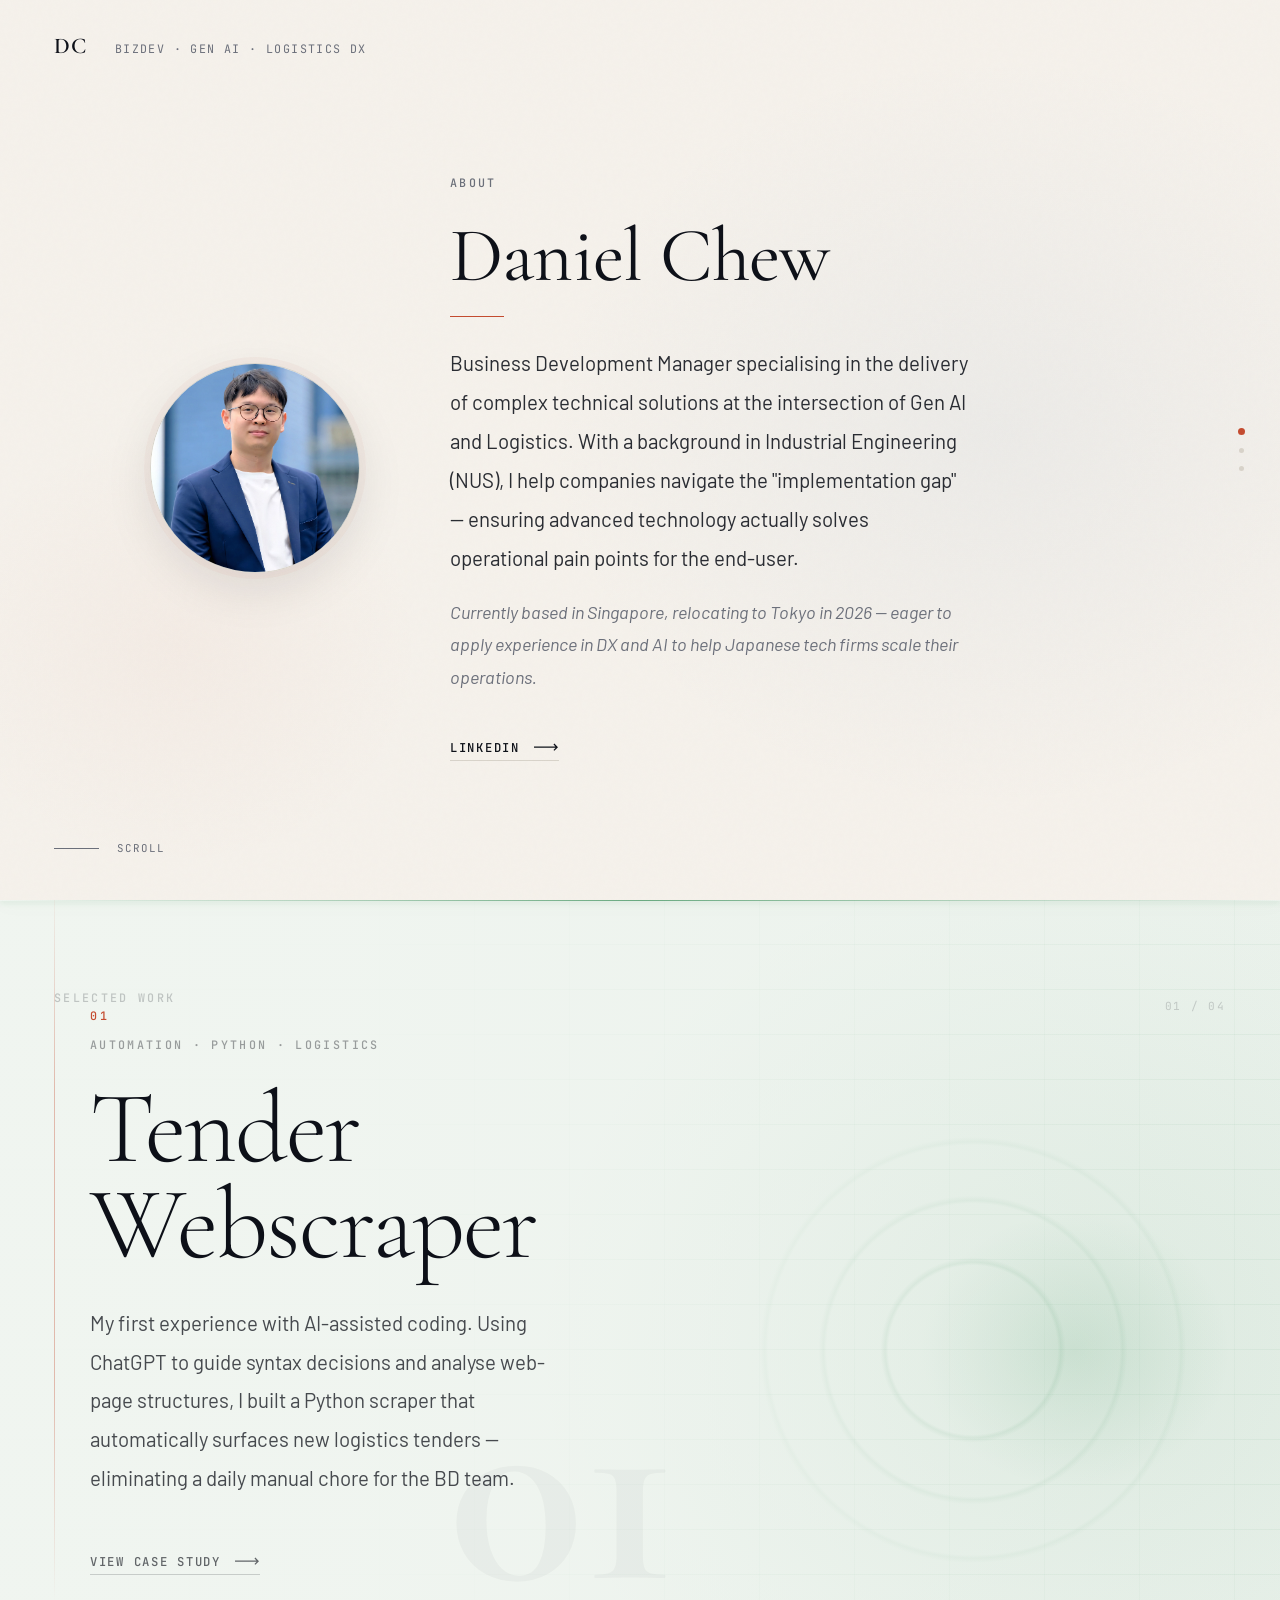
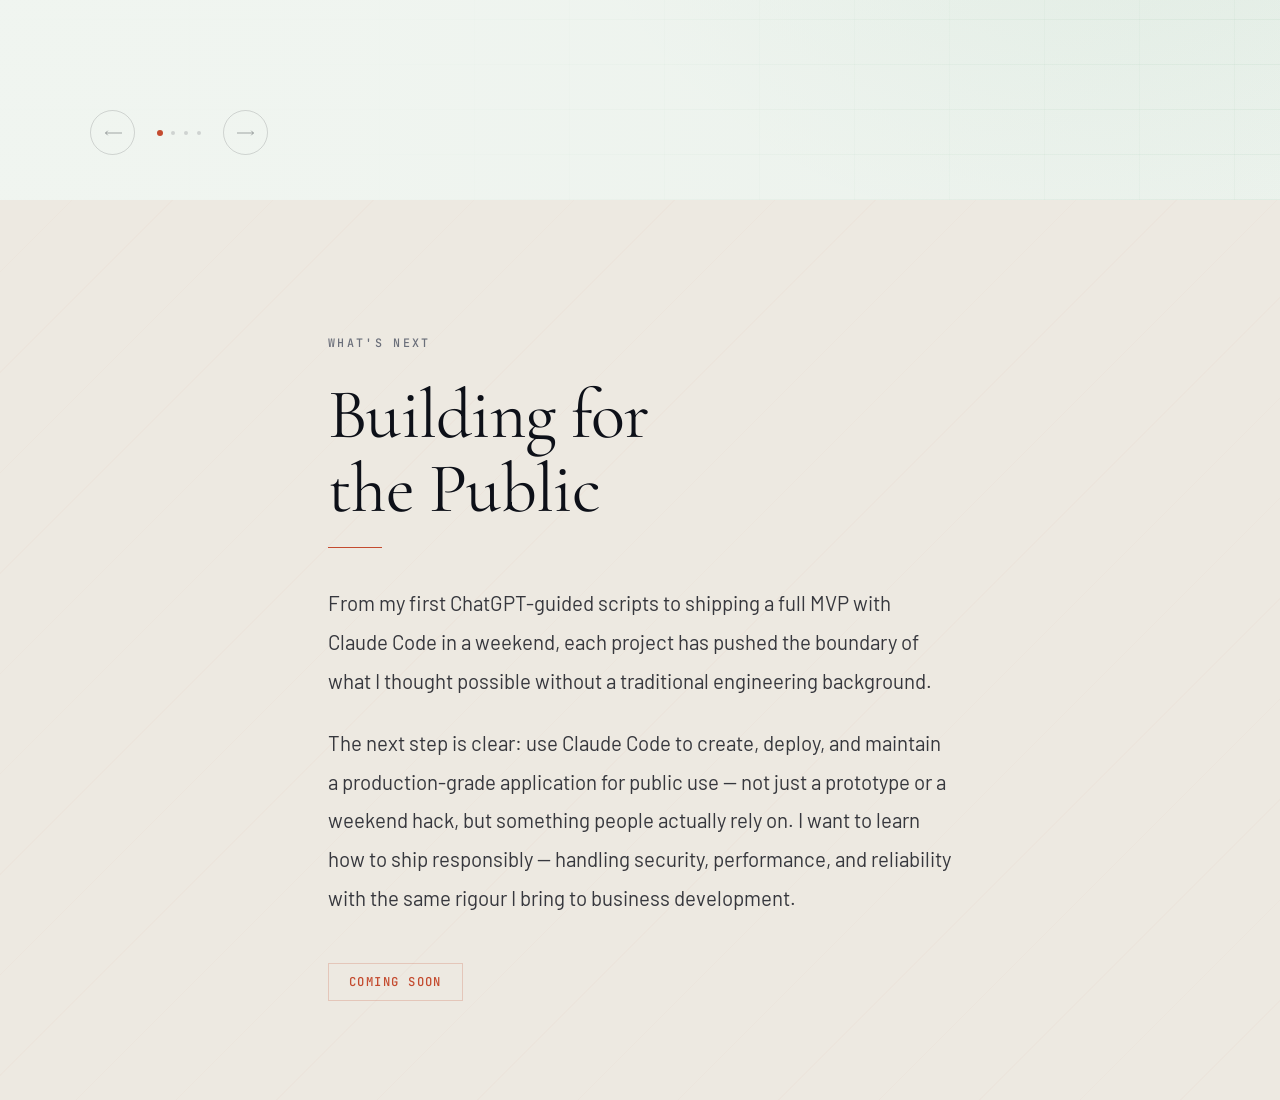
==== index.html @ aa2ff848 "Add just say when. as project 04 - New case study: projects/just-say-when.html (theme-cream)   Cover" ====
<!DOCTYPE html>
<html lang="en">
<head>
  <meta charset="UTF-8" />
  <meta name="viewport" content="width=device-width, initial-scale=1.0" />
  <title>Daniel Chew — Portfolio</title>
  <link rel="preconnect" href="https://fonts.googleapis.com" />
  <link rel="preconnect" href="https://fonts.gstatic.com" crossorigin />
  <link href="https://fonts.googleapis.com/css2?family=Cormorant+Garamond:ital,wght@0,300;0,400;0,600;0,700;1,300;1,400&family=Barlow:ital,wght@0,300;0,400;0,500;0,600;1,300&family=JetBrains+Mono:wght@400;500&display=swap" rel="stylesheet" />
  <link rel="stylesheet" href="css/style.css" />
</head>
<body>

  <header class="site-header">
    <a href="index.html" class="site-initials">DC</a>
    <span class="site-role">BizDev · Gen AI · Logistics DX</span>
  </header>

  <nav class="dot-nav" aria-label="Section navigation">
    <button class="dot-nav__dot is-active" data-target="0" aria-label="About"></button>
    <button class="dot-nav__dot" data-target="1" aria-label="Projects"></button>
    <button class="dot-nav__dot" data-target="2" aria-label="What's Next"></button>
  </nav>

  <main class="scroll-container" id="scroll-container">

    <!-- ── About ──────────────────────────────────── -->
    <section class="section section--about" data-index="0">
      <div class="about__inner">
        <img src="img/profile.jpg" alt="Daniel Chew" class="about__photo animate-in" style="animation-delay:0.05s" />
        <div class="about__text-col">
          <p class="label animate-in" style="animation-delay:0.1s">About</p>
          <h2 class="about__name animate-in" style="animation-delay:0.25s">Daniel Chew</h2>
          <p class="about__summary animate-in" style="animation-delay:0.45s">
            Business Development Manager specialising in the delivery of complex
            technical solutions at the intersection of Gen AI and Logistics. With a
            background in Industrial Engineering (NUS), I help companies navigate the
            "implementation gap" — ensuring advanced technology actually solves
            operational pain points for the end-user.
          </p>
          <p class="about__goal animate-in" style="animation-delay:0.6s">
            Currently based in Singapore, relocating to Tokyo in 2026 — eager to
            apply experience in DX and AI to help Japanese tech firms scale their operations.
          </p>
          <a href="https://linkedin.com/in/daniel-chew-yu" class="cta-link animate-in" style="animation-delay:0.75s" target="_blank" rel="noopener">
            <span>LinkedIn</span>
            <svg viewBox="0 0 24 8" fill="none" xmlns="http://www.w3.org/2000/svg" aria-hidden="true">
              <path d="M0 4H22M19 1l3 3-3 3" stroke="currentColor" stroke-width="1.2"/>
            </svg>
          </a>
        </div>
      </div>
      <div class="scroll-hint">
        <div class="scroll-hint__line"></div>
        <span class="scroll-hint__text">Scroll</span>
      </div>
    </section>

    <!-- ── Projects Carousel ─────────────────────── -->
    <section class="section section--projects" data-index="1">

      <div class="projects-carousel" id="projects-carousel">

        <!-- Card 01 — Tender Webscraper -->
        <div class="project-card" data-card="0">
          <div class="project-card__bg project-card__bg--01" aria-hidden="true"></div>
          <div class="project-card__overlay" aria-hidden="true"></div>
          <div class="project-card__body" data-watermark="01">
            <span class="project-card__number">01</span>
            <p class="label">Automation · Python · Logistics</p>
            <a href="projects/tender-webscraper.html"><h2 class="project-card__title">Tender<br />Webscraper</h2></a>
            <p class="project-card__excerpt">
              My first experience with AI-assisted coding. Using ChatGPT to guide
              syntax decisions and analyse web-page structures, I built a Python
              scraper that automatically surfaces new logistics tenders — eliminating
              a daily manual chore for the BD team.
            </p>
            <a href="projects/tender-webscraper.html" class="cta-link cta-link--light">
              <span>View Case Study</span>
              <svg viewBox="0 0 24 8" fill="none" xmlns="http://www.w3.org/2000/svg" aria-hidden="true">
                <path d="M0 4H22M19 1l3 3-3 3" stroke="currentColor" stroke-width="1.2"/>
              </svg>
            </a>
          </div>
          <span class="project-card__counter" aria-hidden="true">01 / 04</span>
        </div>

        <!-- Card 02 — Motorbike Route Planner -->
        <div class="project-card" data-card="1">
          <div class="project-card__bg project-card__bg--02" aria-hidden="true"></div>
          <div class="project-card__overlay" aria-hidden="true"></div>
          <div class="project-card__body" data-watermark="02">
            <span class="project-card__number">02</span>
            <p class="label">Next.js · TypeScript · Claude API</p>
            <a href="projects/japan-trip-planner.html"><h2 class="project-card__title">Motorbike<br />Route Planner</h2></a>
            <p class="project-card__excerpt">
              A proper vibe-coding sprint with Claude Code — idea to working MVP in
              a single weekend. Route planning and AI-generated itineraries for
              motorcycle trips through rural Japan. It showed me what AI coding can
              achieve, though shipping without deep code knowledge left open
              questions about bugs and security.
            </p>
            <a href="projects/japan-trip-planner.html" class="cta-link cta-link--light">
              <span>View Case Study</span>
              <svg viewBox="0 0 24 8" fill="none" xmlns="http://www.w3.org/2000/svg" aria-hidden="true">
                <path d="M0 4H22M19 1l3 3-3 3" stroke="currentColor" stroke-width="1.2"/>
              </svg>
            </a>
          </div>
          <span class="project-card__counter" aria-hidden="true">02 / 04</span>
        </div>

        <!-- Card 03 — Tokyo Apartment Search -->
        <div class="project-card" data-card="2">
          <div class="project-card__bg project-card__bg--03" aria-hidden="true"></div>
          <div class="project-card__overlay" aria-hidden="true"></div>
          <div class="project-card__body" data-watermark="03">
            <span class="project-card__number">03</span>
            <p class="label">FastAPI · Next.js · Playwright · Python</p>
            <a href="projects/tokyo-apartment-search.html"><h2 class="project-card__title">Tokyo<br />Apartment<br />Search</h2></a>
            <p class="project-card__excerpt">
              A full-stack rental aggregator for the Tokyo market — scraping Suumo,
              LIFULL HOME'S, and Chintai with headless Chromium. Built to solve my
              own problem: finding a 1LDK in Suginami before relocating in 2026.
            </p>
            <a href="projects/tokyo-apartment-search.html" class="cta-link cta-link--light">
              <span>View Case Study</span>
              <svg viewBox="0 0 24 8" fill="none" xmlns="http://www.w3.org/2000/svg" aria-hidden="true">
                <path d="M0 4H22M19 1l3 3-3 3" stroke="currentColor" stroke-width="1.2"/>
              </svg>
            </a>
          </div>
          <span class="project-card__counter" aria-hidden="true">03 / 04</span>
        </div>

        <!-- Card 04 — Just Say When -->
        <div class="project-card" data-card="3">
          <div class="project-card__bg project-card__bg--04" aria-hidden="true"></div>
          <div class="project-card__overlay" aria-hidden="true"></div>
          <div class="project-card__body" data-watermark="04">
            <span class="project-card__number">04</span>
            <p class="label">Vanilla JS · Firebase · No-framework</p>
            <a href="projects/just-say-when.html"><h2 class="project-card__title">Just Say<br />When.</h2></a>
            <p class="project-card__excerpt">
              A scheduling app for groups — mark when you're free, see where everyone
              overlaps, done. No group-chat back-and-forth. Solo-built with plain
              HTML/CSS/JS and Firebase. Live, free to use, $0/month to run.
            </p>
            <a href="projects/just-say-when.html" class="cta-link cta-link--light">
              <span>View Case Study</span>
              <svg viewBox="0 0 24 8" fill="none" xmlns="http://www.w3.org/2000/svg" aria-hidden="true">
                <path d="M0 4H22M19 1l3 3-3 3" stroke="currentColor" stroke-width="1.2"/>
              </svg>
            </a>
          </div>
          <span class="project-card__counter" aria-hidden="true">04 / 04</span>
        </div>

      </div>

      <!-- Carousel nav bar -->
      <div class="carousel-nav">
        <button class="carousel-nav__btn" id="carousel-prev" aria-label="Previous project">
          <svg viewBox="0 0 24 8" fill="none" xmlns="http://www.w3.org/2000/svg">
            <path d="M24 4H2M5 1L2 4l3 3" stroke="currentColor" stroke-width="1.2"/>
          </svg>
        </button>
        <div class="carousel-nav__dots" role="tablist" aria-label="Project slides">
          <button class="carousel-dot is-active" data-slide="0" aria-label="Project 01" role="tab"></button>
          <button class="carousel-dot" data-slide="1" aria-label="Project 02" role="tab"></button>
          <button class="carousel-dot" data-slide="2" aria-label="Project 03" role="tab"></button>
          <button class="carousel-dot" data-slide="3" aria-label="Project 04" role="tab"></button>
        </div>
        <button class="carousel-nav__btn" id="carousel-next" aria-label="Next project">
          <svg viewBox="0 0 24 8" fill="none" xmlns="http://www.w3.org/2000/svg">
            <path d="M0 4H22M19 1l3 3-3 3" stroke="currentColor" stroke-width="1.2"/>
          </svg>
        </button>
      </div>

      <!-- Section label top-left -->
      <div class="projects-label">
        <p class="label">Selected Work</p>
      </div>

    </section>

    <!-- ── What's Next ────────────────────────────── -->
    <section class="section section--future" data-index="2">
      <div class="future__inner">
        <p class="label animate-in" style="animation-delay:0.1s">What's Next</p>
        <h2 class="future__heading animate-in" style="animation-delay:0.25s">Building for<br />the Public</h2>
        <p class="future__text animate-in" style="animation-delay:0.4s">
          From my first ChatGPT-guided scripts to shipping a full MVP with Claude
          Code in a weekend, each project has pushed the boundary of what I thought
          possible without a traditional engineering background.
        </p>
        <p class="future__text animate-in" style="animation-delay:0.55s">
          The next step is clear: use Claude Code to create, deploy, and maintain
          a production-grade application for public use — not just a prototype or
          a weekend hack, but something people actually rely on. I want to learn
          how to ship responsibly — handling security, performance, and reliability
          with the same rigour I bring to business development.
        </p>
        <span class="future__badge animate-in" style="animation-delay:0.7s">Coming Soon</span>
      </div>
    </section>

  </main>

  <script src="js/main.js"></script>
</body>
</html>
---- css/style.css ----
/* ============================================================
   Design Tokens — "The Architect"
   Warm parchment · deep navy ink · terracotta accent
   ============================================================ */
:root {
  --bg:        #F5F1EB;
  --surface:   #EDE9E1;
  --ink:       #0D1018;
  --accent:    #C44B2F;
  --blue:      #3A6EA5;
  --muted:     #6B6F7A;
  --rule:      #D8D3CA;
  --rule-lt:   #E5E1D9;

  --display: 'Cormorant Garamond', Georgia, 'Times New Roman', serif;
  --sans:    'Barlow', -apple-system, BlinkMacSystemFont, 'Segoe UI', sans-serif;
  --mono:    'JetBrains Mono', 'Courier New', monospace;

  /* kept for project.css compatibility */
  --serif: 'Cormorant Garamond', Georgia, 'Times New Roman', serif;

  --ease: cubic-bezier(0.25, 0.46, 0.45, 0.94);
  --ease-out: cubic-bezier(0.0, 0.0, 0.2, 1);
}

/* ============================================================
   Reset & Base
   ============================================================ */
*, *::before, *::after {
  margin: 0;
  padding: 0;
  box-sizing: border-box;
}

html {
  font-size: 18px;
  scroll-snap-type: y mandatory;
  overflow-y: scroll;
  overflow-x: hidden;
}

body {
  background-color: var(--bg);
  color: var(--ink);
  font-family: var(--sans);
  font-weight: 400;
  -webkit-font-smoothing: antialiased;
  -moz-osx-font-smoothing: grayscale;
}

/* Grain overlay for texture */
body::after {
  content: '';
  position: fixed;
  inset: 0;
  background-image:
    url("data:image/svg+xml,%3Csvg viewBox='0 0 200 200' xmlns='http://www.w3.org/2000/svg'%3E%3Cfilter id='n'%3E%3CfeTurbulence type='fractalNoise' baseFrequency='0.9' numOctaves='4' stitchTiles='stitch'/%3E%3C/filter%3E%3Crect width='100%25' height='100%25' filter='url(%23n)' opacity='1'/%3E%3C/svg%3E");
  opacity: 0.018;
  pointer-events: none;
  z-index: 9999;
}

a {
  color: inherit;
  text-decoration: none;
}

/* ============================================================
   Page-load Animation
   ============================================================ */
@keyframes fadeUp {
  from {
    opacity: 0;
    transform: translateY(22px);
  }
  to {
    opacity: 1;
    transform: translateY(0);
  }
}

@keyframes fadeIn {
  from { opacity: 0; }
  to   { opacity: 1; }
}

@keyframes slideInLeft {
  from {
    opacity: 0;
    transform: translateX(-28px);
  }
  to {
    opacity: 1;
    transform: translateX(0);
  }
}

.animate-in {
  opacity: 0;
  animation: fadeUp 0.9s var(--ease-out) both;
}

/* Card content animate-in — triggered by .is-visible class added via JS */
.project-card.is-visible .project-card__number {
  animation: fadeIn 0.5s var(--ease-out) 0.05s both;
}
.project-card.is-visible .project-card__body .label {
  animation: slideInLeft 0.6s var(--ease-out) 0.15s both;
}
.project-card.is-visible .project-card__title {
  animation: slideInLeft 0.8s var(--ease-out) 0.25s both;
}
.project-card.is-visible .project-card__excerpt {
  animation: slideInLeft 0.7s var(--ease-out) 0.4s both;
}
.project-card.is-visible .cta-link {
  animation: slideInLeft 0.6s var(--ease-out) 0.55s both;
}

/* Keep them hidden until triggered */
.project-card .project-card__number,
.project-card .project-card__body .label,
.project-card .project-card__title,
.project-card .project-card__excerpt,
.project-card .cta-link {
  opacity: 0;
}

/* ============================================================
   Site Header
   ============================================================ */
.site-header {
  position: fixed;
  top: 0;
  left: 0;
  right: 0;
  z-index: 100;
  display: flex;
  align-items: baseline;
  gap: 1.5rem;
  padding: 1.75rem 3rem;
  pointer-events: none;
}

.site-initials {
  font-family: var(--display);
  font-size: 1.25rem;
  font-weight: 600;
  letter-spacing: 0.06em;
  color: var(--ink);
  pointer-events: all;
  transition: color 0.3s var(--ease);
  animation: fadeIn 1s var(--ease) 0.1s both;
}

.site-initials:hover {
  color: var(--accent);
}

.site-role {
  font-family: var(--mono);
  font-size: 0.65rem;
  font-weight: 400;
  letter-spacing: 0.12em;
  color: var(--muted);
  text-transform: uppercase;
  animation: fadeIn 1s var(--ease) 0.2s both;
}

/* ============================================================
   Dot Navigation (right side)
   ============================================================ */
.dot-nav {
  position: fixed;
  right: 2rem;
  top: 50%;
  transform: translateY(-50%);
  z-index: 100;
  display: flex;
  flex-direction: column;
  gap: 0.75rem;
  list-style: none;
}

.dot-nav__dot {
  width: 5px;
  height: 5px;
  border-radius: 50%;
  background: var(--rule);
  border: none;
  cursor: pointer;
  padding: 0;
  transition: background 0.3s var(--ease), transform 0.3s var(--ease);
  outline: none;
}

.dot-nav__dot:hover {
  background: var(--muted);
  transform: scale(1.5);
}

.dot-nav__dot.is-active {
  background: var(--accent);
  transform: scale(1.4);
}

/* ============================================================
   Scroll Container & Sections
   ============================================================ */
.section {
  height: 100vh;
  scroll-snap-align: start;
  scroll-snap-stop: always;
  position: relative;
  display: flex;
  align-items: center;
  padding: 5rem 3rem 3rem;
  overflow: hidden;
}

/* ============================================================
   Shared Label
   ============================================================ */
.label {
  font-family: var(--mono);
  font-size: 0.65rem;
  font-weight: 500;
  letter-spacing: 0.2em;
  text-transform: uppercase;
  color: var(--muted);
  display: block;
  margin-bottom: 1.5rem;
}

/* ============================================================
   About Section
   ============================================================ */
.section--about {
  justify-content: center;
}

/* Drafting-paper grid */
.section--about::before {
  content: '';
  position: absolute;
  inset: 0;
  background-image:
    repeating-linear-gradient(
      rgba(20, 23, 31, 0.032) 1px, transparent 1px
    ),
    repeating-linear-gradient(
      90deg, rgba(20, 23, 31, 0.032) 1px, transparent 1px
    );
  background-size: 48px 48px;
  pointer-events: none;
}

/* Atmospheric glow — warm, subtle */
.section--about::after {
  content: '';
  position: absolute;
  inset: 0;
  background:
    radial-gradient(ellipse 55% 65% at 78% 48%, rgba(58, 110, 165, 0.05) 0%, transparent 65%),
    radial-gradient(ellipse 35% 45% at 14% 72%, rgba(196, 75, 47, 0.035) 0%, transparent 55%);
  pointer-events: none;
  animation: about-breathe 8s ease-in-out infinite;
}

@keyframes about-breathe {
  0%, 100% { opacity: 1; }
  50%       { opacity: 0.6; }
}

.about__inner {
  display: flex;
  align-items: center;
  gap: 5rem;
  max-width: 980px;
  width: 100%;
  position: relative;
  z-index: 1;
}

.about__photo {
  width: 210px;
  height: 210px;
  border-radius: 50%;
  object-fit: cover;
  object-position: center 30%;
  flex-shrink: 0;
  border: 1px solid var(--rule);
  filter: contrast(1.02) saturate(0.95);
  box-shadow:
    0 0 0 6px rgba(196, 75, 47, 0.04),
    0 16px 48px rgba(20, 23, 31, 0.1);
  transition: filter 0.4s var(--ease), box-shadow 0.4s var(--ease);
}

.about__photo:hover {
  filter: contrast(1.04) saturate(1.05);
  box-shadow:
    0 0 0 6px rgba(196, 75, 47, 0.08),
    0 16px 60px rgba(20, 23, 31, 0.16);
}

.about__text-col {
  max-width: 520px;
}

.about__name {
  font-family: var(--display);
  font-size: clamp(3.2rem, 6vw, 6rem);
  font-weight: 400;
  line-height: 1.0;
  letter-spacing: -0.01em;
  color: var(--ink);
  margin-bottom: 1.5rem;
}

/* Decorative rule under name */
.about__name::after {
  content: '';
  display: block;
  width: 3rem;
  height: 1px;
  background: var(--accent);
  margin-top: 1.2rem;
}

.about__summary {
  font-size: clamp(1.1rem, 1.6vw, 1.2rem);
  font-weight: 400;
  line-height: 1.9;
  color: rgba(13, 16, 24, 0.88);
  max-width: 52ch;
  margin-bottom: 1rem;
}

.about__goal {
  font-size: clamp(1rem, 1.3vw, 1.1rem);
  font-style: italic;
  font-weight: 400;
  line-height: 1.8;
  color: var(--muted);
  max-width: 52ch;
  margin-bottom: 2.25rem;
}

/* Scroll hint */
.scroll-hint {
  position: absolute;
  bottom: 2.5rem;
  left: 3rem;
  display: flex;
  align-items: center;
  gap: 1rem;
  z-index: 1;
  animation: fadeIn 1s var(--ease) 1.1s both;
}

.scroll-hint__line {
  width: 2.5rem;
  height: 1px;
  background: var(--muted);
  transform-origin: left;
  animation: line-pulse 2.4s var(--ease) infinite;
}

.scroll-hint__text {
  font-family: var(--mono);
  font-size: 0.6rem;
  letter-spacing: 0.18em;
  text-transform: uppercase;
  color: var(--muted);
}

@keyframes line-pulse {
  0%, 100% { transform: scaleX(1);   opacity: 1;   }
  50%       { transform: scaleX(0.4); opacity: 0.35; }
}

/* ============================================================
   CTA link
   ============================================================ */
.cta-link {
  display: inline-flex;
  align-items: center;
  gap: 0.8rem;
  font-family: var(--mono);
  font-size: 0.68rem;
  font-weight: 500;
  letter-spacing: 0.14em;
  text-transform: uppercase;
  color: var(--ink);
  padding-bottom: 0.25rem;
  border-bottom: 1px solid var(--rule);
  transition: color 0.3s var(--ease), border-color 0.3s var(--ease), gap 0.3s var(--ease);
}

.cta-link svg {
  width: 1.4rem;
  height: auto;
  transition: transform 0.3s var(--ease);
}

.cta-link:hover {
  color: var(--accent);
  border-color: var(--accent);
  gap: 1.15rem;
}

.cta-link:hover svg {
  transform: translateX(4px);
}

/* CTA variant for muted card context */
.cta-link--light {
  color: rgba(20, 23, 31, 0.65);
  border-bottom-color: rgba(20, 23, 31, 0.18);
}

.cta-link--light:hover {
  color: var(--accent);
  border-color: var(--accent);
}

/* ============================================================
   Projects Carousel Section
   ============================================================ */
.section--projects {
  padding: 0;
  overflow: hidden;
  align-items: stretch;
}

.projects-label {
  position: absolute;
  top: 5rem;
  left: 3rem;
  z-index: 10;
}

.projects-label .label {
  color: rgba(20, 23, 31, 0.22);
  margin-bottom: 0;
}

/* Horizontal scroll strip */
.projects-carousel {
  display: flex;
  width: 100%;
  height: 100%;
  overflow-x: auto;
  overflow-y: hidden;
  scroll-snap-type: x mandatory;
  scrollbar-width: none;
  -ms-overflow-style: none;
}

.projects-carousel::-webkit-scrollbar {
  display: none;
}

/* Individual card */
.project-card {
  min-width: 100%;
  height: 100%;
  scroll-snap-align: start;
  scroll-snap-stop: always;
  position: relative;
  overflow: hidden;
  display: flex;
  align-items: flex-start;
}

/* Card backgrounds */
.project-card__bg {
  position: absolute;
  inset: 0;
  background-size: cover;
  background-position: center;
  transition: transform 8s linear;
}

.project-card:hover .project-card__bg {
  transform: scale(1.03);
}

/* Card 01: Sage terminal — container grid + radar rings + scan line */
.project-card__bg--01 {
  background-color: #EBF2EC;
  background-image:
    repeating-linear-gradient(
      180deg,
      transparent 0px, transparent 44px,
      rgba(35, 130, 70, 0.06) 44px, rgba(35, 130, 70, 0.06) 45px
    ),
    repeating-linear-gradient(
      90deg,
      transparent 0px, transparent 94px,
      rgba(35, 130, 70, 0.035) 94px, rgba(35, 130, 70, 0.035) 95px
    ),
    radial-gradient(ellipse 65% 85% at 84% 50%, rgba(35, 130, 70, 0.09) 0%, transparent 65%),
    radial-gradient(ellipse 22% 28% at 84% 50%, rgba(35, 130, 70, 0.14) 0%, transparent 55%);
  overflow: hidden;
}

/* Radar concentric rings */
.project-card__bg--01::before {
  content: '';
  position: absolute;
  top: 50%;
  right: 6%;
  width: 460px;
  height: 460px;
  transform: translateY(-50%);
  border-radius: 50%;
  background: radial-gradient(
    circle at center,
    transparent 26%, rgba(35, 130, 70, 0.1) 27%, transparent 28.5%,
    transparent 45%, rgba(35, 130, 70, 0.07) 46%, transparent 47.5%,
    transparent 63%, rgba(35, 130, 70, 0.05) 64%, transparent 65.5%,
    transparent 80%, rgba(35, 130, 70, 0.035) 81%, transparent 82.5%
  );
  pointer-events: none;
  z-index: 0;
}

/* Animated horizontal scan line */
.project-card__bg--01::after {
  content: '';
  position: absolute;
  left: 0;
  right: 0;
  top: 0;
  height: 1px;
  background: linear-gradient(
    90deg,
    transparent 0%,
    rgba(35, 130, 70, 0.3) 25%,
    rgba(35, 130, 70, 0.65) 50%,
    rgba(35, 130, 70, 0.3) 75%,
    transparent 100%
  );
  box-shadow:
    0 0 6px 1px rgba(35, 130, 70, 0.15),
    0 0 20px 2px rgba(35, 130, 70, 0.06);
  animation: scan-y 5.5s cubic-bezier(0.4, 0, 0.6, 1) infinite 2s;
  z-index: 1;
}

@keyframes scan-y {
  0%   { top: 0%;   opacity: 0; }
  4%   { opacity: 1; }
  96%  { opacity: 0.6; }
  100% { top: 100%; opacity: 0; }
}

/* Card 02: Misty mountain morning — layered peaks + golden light */
.project-card__bg--02 {
  background-color: #E8ECF5;
  background-image:
    /* Golden sun glow */
    radial-gradient(circle 50px at 74% 16%, rgba(255, 200, 120, 0.35) 0%, rgba(255, 180, 100, 0.12) 50%, transparent 70%),
    /* Sun halo */
    radial-gradient(circle 130px at 74% 16%, rgba(240, 200, 140, 0.1) 0%, transparent 70%),
    /* Horizon mist */
    radial-gradient(ellipse 90% 25% at 55% 68%, rgba(180, 195, 220, 0.4) 0%, transparent 72%),
    /* Sky depth */
    linear-gradient(180deg, #E4E8F2 0%, #D8DEE9 40%, #D0D7E4 70%, #C8D0DE 100%);
}

/* Far mountain range — soft blue-gray, washed out */
.project-card__bg--02::before {
  content: '';
  position: absolute;
  inset: 0;
  background: linear-gradient(180deg, #B8C4D6 0%, #AEBACA 60%, #A4B0C2 100%);
  clip-path: polygon(
    0% 100%, 0% 68%,
    5%  65%, 10% 70%, 15% 61%, 20% 67%,
    28% 53%, 33% 58%, 38% 50%, 44% 57%,
    51% 44%, 56% 50%, 62% 46%, 68% 53%,
    74% 40%, 79% 47%, 84% 42%, 90% 49%,
    96% 45%, 100% 50%, 100% 100%
  );
  opacity: 0.55;
}

/* Near mountain range — deeper blue-gray */
.project-card__bg--02::after {
  content: '';
  position: absolute;
  inset: 0;
  background: linear-gradient(180deg, #8E9AB2 0%, #7E8CA6 80%, #74849C 100%);
  clip-path: polygon(
    0% 100%, 0% 80%,
    6%  77%, 12% 83%, 18% 74%, 24% 80%,
    31% 68%, 37% 75%, 43% 67%, 50% 73%,
    57% 63%, 63% 70%, 69% 63%, 75% 69%,
    81% 61%, 87% 67%, 93% 63%, 98% 68%,
    100% 66%, 100% 100%
  );
  opacity: 0.65;
}

/* Directional overlay — warm white fade from left */
.project-card__overlay {
  position: absolute;
  inset: 0;
  background: linear-gradient(
    to right,
    rgba(245, 241, 235, 0.97) 0%,
    rgba(245, 241, 235, 0.88) 32%,
    rgba(245, 241, 235, 0.45) 60%,
    rgba(245, 241, 235, 0.08) 100%
  );
}

/* Card 01 — sage-tinted fade */
.project-card[data-card="0"] .project-card__overlay {
  background: linear-gradient(
    to right,
    rgba(240, 245, 240, 0.97) 0%,
    rgba(240, 245, 240, 0.92) 28%,
    rgba(240, 245, 240, 0.5) 58%,
    rgba(240, 245, 240, 0.06) 100%
  );
}

/* Card 02 — steel blue-tinted fade */
.project-card[data-card="1"] .project-card__overlay {
  background: linear-gradient(
    to right,
    rgba(236, 240, 247, 0.97) 0%,
    rgba(236, 240, 247, 0.92) 28%,
    rgba(236, 240, 247, 0.5) 58%,
    rgba(236, 240, 247, 0.06) 100%
  );
}

/* Card 03 — warm amber-tinted fade */
.project-card[data-card="2"] .project-card__overlay {
  background: linear-gradient(
    to right,
    rgba(244, 239, 231, 0.97) 0%,
    rgba(244, 239, 231, 0.92) 28%,
    rgba(244, 239, 231, 0.5) 58%,
    rgba(244, 239, 231, 0.06) 100%
  );
}

/* Card 03: Tokyo city-block grid — dense urban mapping aesthetic */
.project-card__bg--03 {
  background-color: #EDE6D8;
  background-image:
    repeating-linear-gradient(
      180deg,
      transparent 0px, transparent 30px,
      rgba(160, 110, 40, 0.07) 30px, rgba(160, 110, 40, 0.07) 31px
    ),
    repeating-linear-gradient(
      90deg,
      transparent 0px, transparent 42px,
      rgba(160, 110, 40, 0.05) 42px, rgba(160, 110, 40, 0.05) 43px
    ),
    radial-gradient(ellipse 60% 75% at 80% 50%, rgba(200, 140, 50, 0.13) 0%, transparent 65%),
    linear-gradient(160deg, #EAE2D2 0%, #E4D9C6 55%, #DDCFBA 100%);
  overflow: hidden;
}

/* Dense inner grid — city block density effect */
.project-card__bg--03::before {
  content: '';
  position: absolute;
  top: 20%;
  right: 5%;
  width: 55%;
  height: 75%;
  background-image:
    repeating-linear-gradient(
      180deg,
      transparent 0px, transparent 10px,
      rgba(160, 110, 40, 0.09) 10px, rgba(160, 110, 40, 0.09) 11px
    ),
    repeating-linear-gradient(
      90deg,
      transparent 0px, transparent 14px,
      rgba(160, 110, 40, 0.07) 14px, rgba(160, 110, 40, 0.07) 15px
    );
  pointer-events: none;
  z-index: 0;
}

/* Amber glow pulse */
.project-card__bg--03::after {
  content: '';
  position: absolute;
  top: 25%;
  right: 18%;
  width: 220px;
  height: 220px;
  border-radius: 50%;
  background: radial-gradient(circle, rgba(210, 155, 55, 0.18) 0%, transparent 70%);
  animation: amber-pulse 4.5s ease-in-out infinite;
  pointer-events: none;
  z-index: 0;
}

@keyframes amber-pulse {
  0%, 100% { opacity: 0.5; transform: scale(1); }
  50%       { opacity: 1;   transform: scale(1.2); }
}

/* Card 04 — warm cream-tinted fade */
.project-card[data-card="3"] .project-card__overlay {
  background: linear-gradient(
    to right,
    rgba(242, 238, 228, 0.97) 0%,
    rgba(242, 238, 228, 0.92) 28%,
    rgba(242, 238, 228, 0.5) 58%,
    rgba(242, 238, 228, 0.06) 100%
  );
}

/* Card 04: Scheduling heatmap — dot-grid calendar + clock radial + match pulse */
.project-card__bg--04 {
  background-color: #EDE7D5;
  background-image:
    radial-gradient(circle 2.5px at 12px 12px, rgba(245, 158, 11, 0.28) 100%, transparent 100%),
    radial-gradient(ellipse 55% 70% at 82% 48%, rgba(245, 158, 11, 0.13) 0%, transparent 65%),
    linear-gradient(155deg, #EBE3CE 0%, #E5D9C1 50%, #DECDB6 100%);
  background-size: 24px 24px, auto, auto;
  overflow: hidden;
}

/* Clock face radial spokes */
.project-card__bg--04::before {
  content: '';
  position: absolute;
  top: 50%;
  right: 6%;
  width: 400px;
  height: 400px;
  transform: translateY(-50%);
  border-radius: 50%;
  background:
    repeating-conic-gradient(
      rgba(245, 158, 11, 0.05) 0deg,
      rgba(245, 158, 11, 0.05) 1.5deg,
      transparent 1.5deg,
      transparent 30deg
    ),
    radial-gradient(
      circle at center,
      transparent 58%, rgba(245, 158, 11, 0.08) 59%, transparent 61%,
      transparent 76%, rgba(245, 158, 11, 0.05) 77%, transparent 79%
    );
  pointer-events: none;
  z-index: 0;
}

/* Success match pulse — green glow */
.project-card__bg--04::after {
  content: '';
  position: absolute;
  top: 28%;
  right: 22%;
  width: 90px;
  height: 90px;
  border-radius: 50%;
  background: radial-gradient(circle, rgba(5, 150, 105, 0.22) 0%, transparent 70%);
  animation: match-pulse 3.2s ease-in-out infinite;
  pointer-events: none;
  z-index: 0;
}

@keyframes match-pulse {
  0%, 100% { opacity: 0.35; transform: scale(1); }
  50%       { opacity: 1;    transform: scale(1.4); }
}

/* Left accent border on card */
.project-card__body {
  position: relative;
  z-index: 1;
  padding: 6rem 5rem 0;
  max-width: 640px;
}

.project-card__body::before {
  content: '';
  position: absolute;
  left: 3rem;
  top: -1.5rem;
  bottom: -1.5rem;
  width: 1px;
  background: linear-gradient(
    to bottom,
    transparent,
    var(--accent) 30%,
    var(--accent) 70%,
    transparent
  );
  opacity: 0.35;
}

.project-card__number {
  display: block;
  font-family: var(--mono);
  font-size: 0.65rem;
  font-weight: 500;
  letter-spacing: 0.22em;
  color: var(--accent);
  margin-bottom: 0.7rem;
}

.project-card__body .label {
  color: rgba(20, 23, 31, 0.4);
}

.project-card__title {
  font-family: var(--display);
  font-size: clamp(3.8rem, 8vw, 7.5rem);
  font-weight: 300;
  line-height: 0.94;
  letter-spacing: -0.02em;
  color: var(--ink);
  margin-bottom: 1.75rem;
}

.project-card__body a:has(.project-card__title) {
  display: block;
  transition: color 0.3s var(--ease);
}

.project-card__body a:has(.project-card__title):hover .project-card__title {
  color: var(--accent);
}

.project-card__excerpt {
  font-size: clamp(1.1rem, 1.6vw, 1.2rem);
  font-weight: 400;
  line-height: 1.9;
  color: rgba(13, 16, 24, 0.75);
  max-width: 42ch;
  margin-bottom: 2.75rem;
}

/* Slide counter top-right */
.project-card__counter {
  position: absolute;
  top: 5.5rem;
  right: 3rem;
  font-family: var(--mono);
  font-size: 0.62rem;
  letter-spacing: 0.16em;
  color: rgba(20, 23, 31, 0.18);
  z-index: 10;
}

/* Large watermark number */
.project-card__body::after {
  content: attr(data-watermark);
  position: absolute;
  right: -2rem;
  bottom: -3rem;
  font-family: var(--display);
  font-size: 22vw;
  font-weight: 700;
  line-height: 1;
  color: rgba(20, 23, 31, 0.03);
  pointer-events: none;
  user-select: none;
  z-index: 0;
}

/* Carousel navigation bar */
.carousel-nav {
  position: absolute;
  bottom: 2.5rem;
  left: 5rem;
  display: flex;
  align-items: center;
  gap: 1.25rem;
  z-index: 10;
}

.carousel-nav__btn {
  background: none;
  border: 1px solid rgba(20, 23, 31, 0.15);
  color: rgba(20, 23, 31, 0.4);
  width: 2.5rem;
  height: 2.5rem;
  border-radius: 50%;
  cursor: pointer;
  display: flex;
  align-items: center;
  justify-content: center;
  transition: background 0.3s var(--ease), border-color 0.3s var(--ease), color 0.3s var(--ease);
  padding: 0;
}

.carousel-nav__btn svg {
  width: 1rem;
  height: auto;
}

.carousel-nav__btn:hover {
  background: rgba(20, 23, 31, 0.04);
  border-color: var(--accent);
  color: var(--accent);
}

.carousel-nav__dots {
  display: flex;
  gap: 0.5rem;
  align-items: center;
}

.carousel-dot {
  width: 4px;
  height: 4px;
  border-radius: 50%;
  background: rgba(20, 23, 31, 0.15);
  border: none;
  cursor: pointer;
  padding: 0;
  transition: background 0.3s var(--ease), transform 0.3s var(--ease);
}

.carousel-dot.is-active {
  background: var(--accent);
  transform: scale(1.5);
}

/* ============================================================
   Future / What's Next Section
   ============================================================ */
.section--future {
  justify-content: center;
  background: var(--surface);
}

/* Subtle diagonal accent lines */
.section--future::before {
  content: '';
  position: absolute;
  inset: 0;
  background-image: repeating-linear-gradient(
    -45deg,
    transparent,
    transparent 70px,
    rgba(196, 75, 47, 0.022) 70px,
    rgba(196, 75, 47, 0.022) 71px
  );
  pointer-events: none;
}

.future__inner {
  max-width: 640px;
  position: relative;
  z-index: 1;
}

.future__heading {
  font-family: var(--display);
  font-size: clamp(3rem, 5.5vw, 5rem);
  font-weight: 400;
  line-height: 1.05;
  letter-spacing: -0.01em;
  color: var(--ink);
  margin-bottom: 2rem;
}

.future__heading::after {
  content: '';
  display: block;
  width: 3rem;
  height: 1px;
  background: var(--accent);
  margin-top: 1.2rem;
}

.future__text {
  font-size: clamp(1.1rem, 1.6vw, 1.2rem);
  font-weight: 400;
  line-height: 1.9;
  color: rgba(13, 16, 24, 0.82);
  max-width: 52ch;
  margin-bottom: 1.25rem;
}

.future__badge {
  display: inline-block;
  font-family: var(--mono);
  font-size: 0.68rem;
  font-weight: 500;
  letter-spacing: 0.12em;
  text-transform: uppercase;
  color: var(--accent);
  padding: 0.55rem 1.1rem;
  border: 1px solid rgba(196, 75, 47, 0.22);
  margin-top: 1.25rem;
  transition: background 0.3s var(--ease), border-color 0.3s var(--ease);
}

.future__badge:hover {
  background: rgba(196, 75, 47, 0.05);
  border-color: rgba(196, 75, 47, 0.4);
}

/* ============================================================
   Responsive
   ============================================================ */
@media (max-width: 768px) {
  .site-header {
    padding: 1.25rem 1.5rem;
    flex-direction: column;
    gap: 0.3rem;
  }

  .dot-nav {
    right: 1rem;
  }

  .section {
    padding: 5rem 1.5rem 2.5rem;
  }

  .scroll-hint {
    left: 1.5rem;
  }

  .about__inner {
    flex-direction: column;
    gap: 2rem;
    text-align: center;
    align-items: center;
  }

  .about__name::after {
    margin: 1.2rem auto 0;
  }

  .about__photo {
    width: 140px;
    height: 140px;
  }

  .about__summary,
  .about__goal {
    max-width: 100%;
  }

  .projects-label {
    left: 1.5rem;
  }

  .project-card__body {
    padding: 8rem 2rem 0 2.5rem;
    max-width: 100%;
  }

  .project-card__body::before {
    left: 1.25rem;
  }

  .project-card__counter {
    display: none;
  }

  .carousel-nav {
    left: 2.5rem;
    bottom: 2rem;
  }

  .project-card__overlay {
    background: linear-gradient(
      to bottom,
      rgba(245, 241, 235, 0.97) 0%,
      rgba(245, 241, 235, 0.85) 50%,
      rgba(245, 241, 235, 0.65) 100%
    );
  }

  .future__inner {
    max-width: 100%;
  }
}

@media (max-width: 480px) {
  .site-role {
    display: none;
  }
}
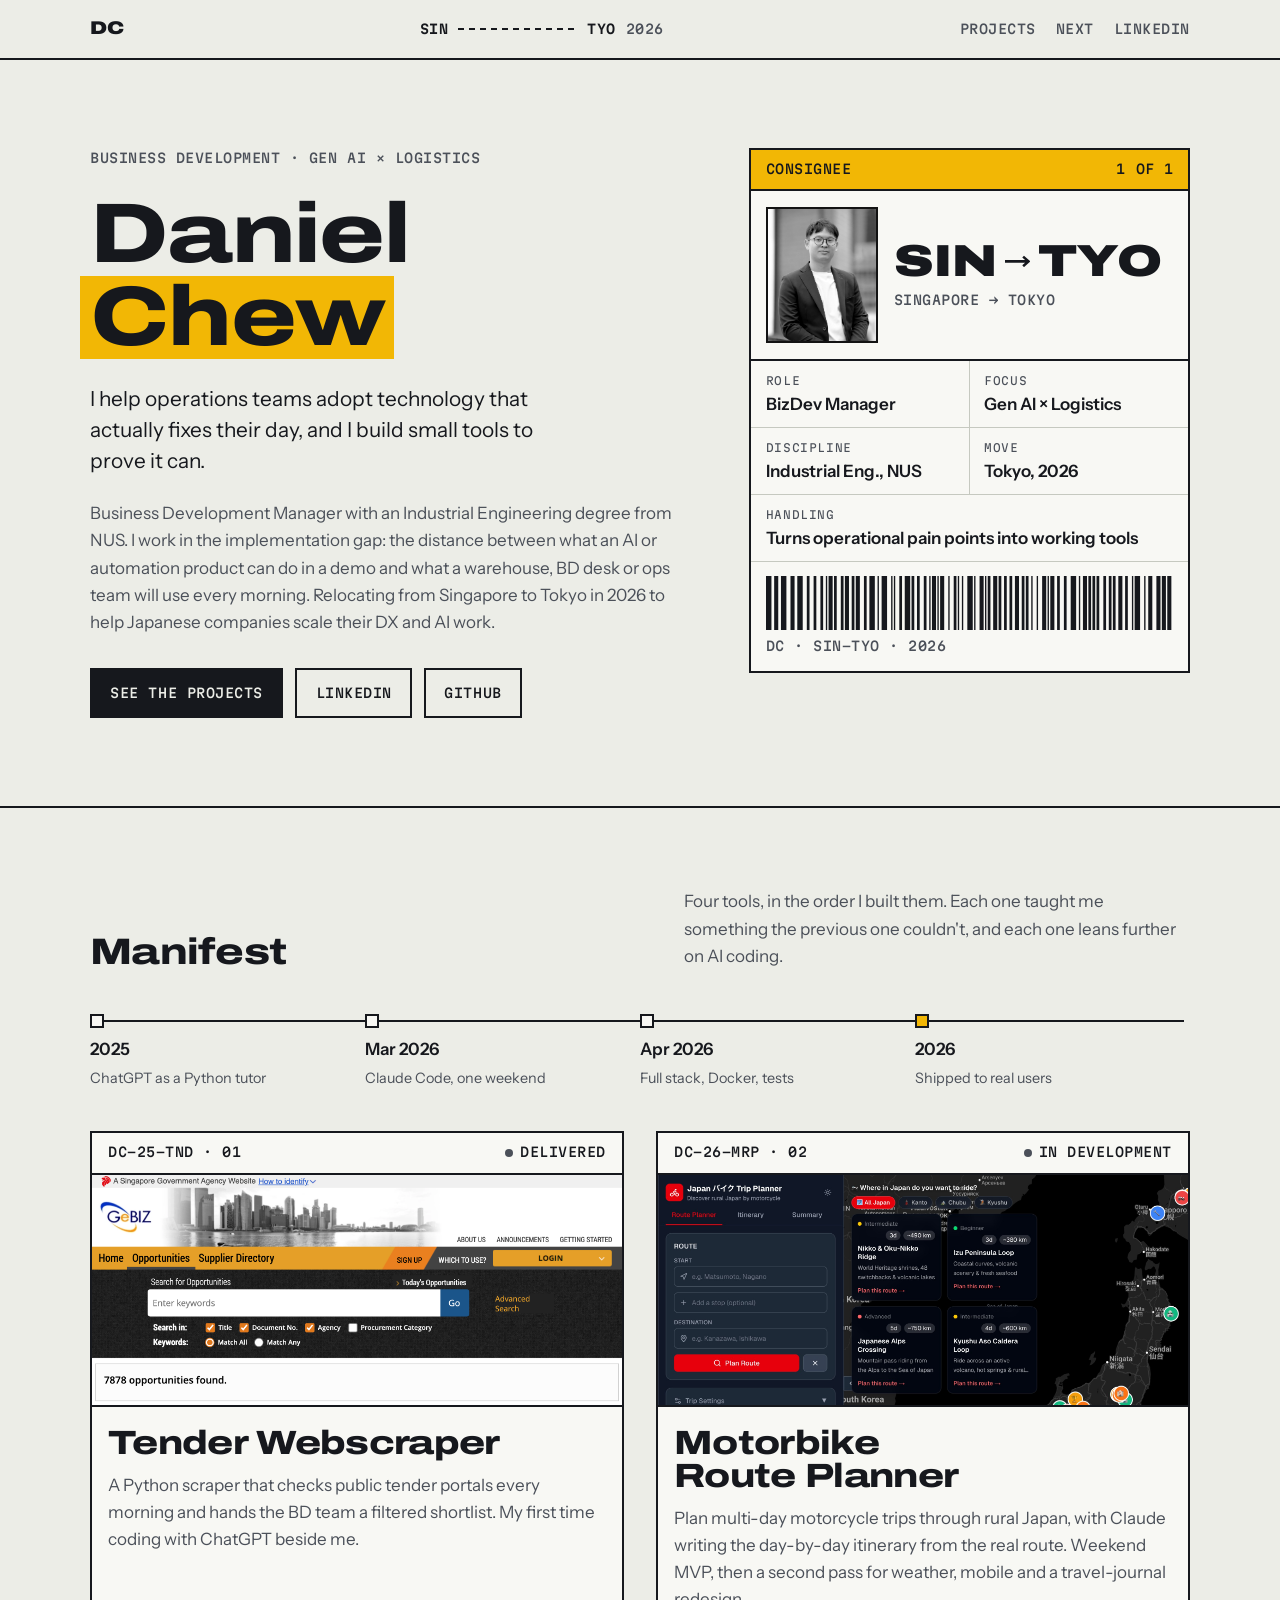
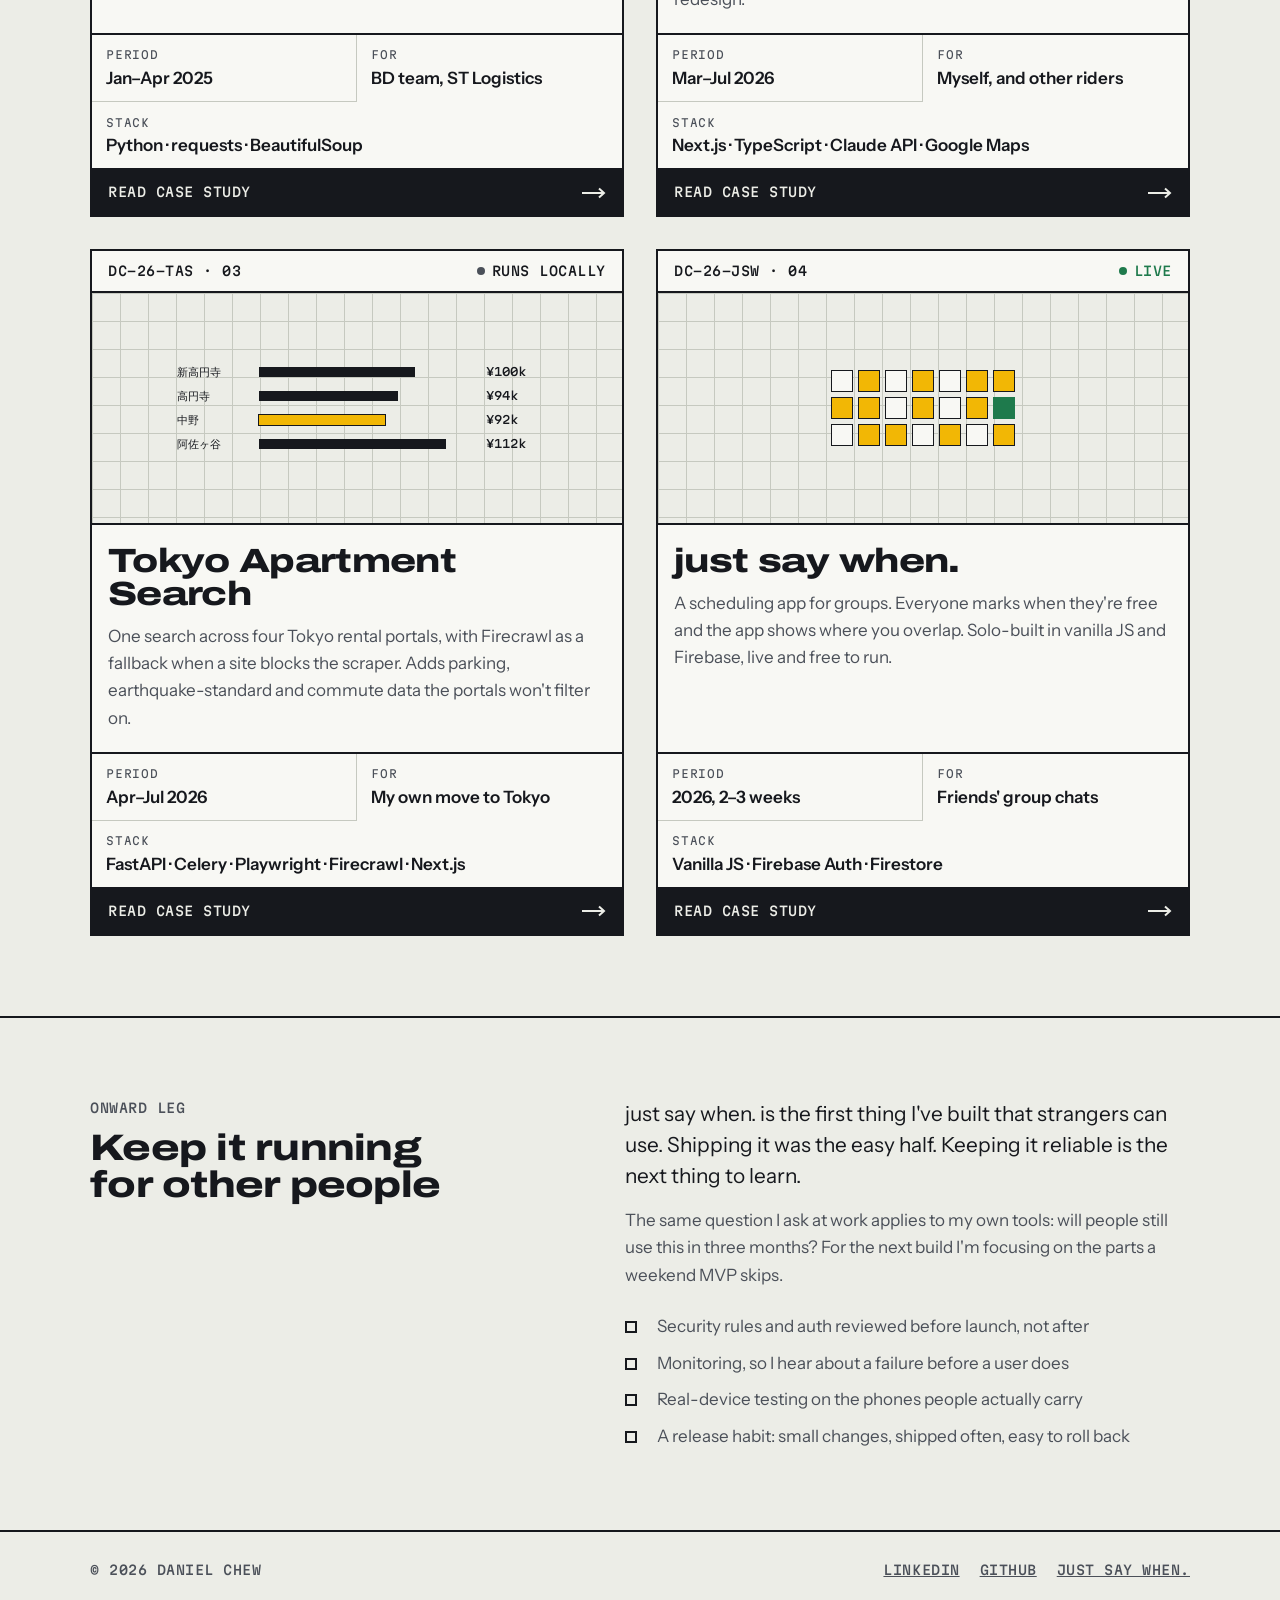
==== commit b2a338ae: "Redesign site as a logistics manifest; refresh project case studies - New visual system: cool label-" ====
--- a/index.html
+++ b/index.html
@@ -2,211 +2,267 @@
 <html lang="en">
 <head>
   <meta charset="UTF-8" />
-  <meta name="viewport" content="width=device-width, initial-scale=1.0" />
-  <title>Daniel Chew — Portfolio</title>
+  <meta name="viewport" content="width=device-width, initial-scale=1.0, viewport-fit=cover" />
+  <title>Daniel Chew</title>
+  <meta name="claude:viewport-fit-sides" content="cover" />
+  <meta name="description" content="Daniel Chew — business development in Gen AI and logistics, and the tools I build to close the gap between them." />
   <link rel="preconnect" href="https://fonts.googleapis.com" />
   <link rel="preconnect" href="https://fonts.gstatic.com" crossorigin />
-  <link href="https://fonts.googleapis.com/css2?family=Cormorant+Garamond:ital,wght@0,300;0,400;0,600;0,700;1,300;1,400&family=Barlow:ital,wght@0,300;0,400;0,500;0,600;1,300&family=JetBrains+Mono:wght@400;500&display=swap" rel="stylesheet" />
+  <link rel="stylesheet" href="https://fonts.googleapis.com/css2?family=Archivo:wdth,wght@62..125,400..900&family=Instrument+Sans:wght@400;500;600&family=Martian+Mono:wdth,wght@75..112.5,400..600&display=swap" />
   <link rel="stylesheet" href="css/style.css" />
 </head>
 <body>
 
-  <header class="site-header">
-    <a href="index.html" class="site-initials">DC</a>
-    <span class="site-role">BizDev · Gen AI · Logistics DX</span>
+  <header class="strip">
+    <div class="wrap strip__inner">
+      <a href="index.html" class="strip__mark" aria-label="Daniel Chew, home">DC</a>
+      <div class="strip__route mono" aria-label="Singapore to Tokyo, 2026">
+        <b>SIN</b><span class="strip__line" aria-hidden="true"></span><b>TYO</b><span>2026</span>
+      </div>
+      <nav class="strip__nav mono" aria-label="Sections">
+        <a href="#manifest">Projects</a>
+        <a href="#onward">Next</a>
+        <a href="https://linkedin.com/in/daniel-chew-yu" target="_blank" rel="noopener">LinkedIn</a>
+      </nav>
+    </div>
   </header>
 
-  <nav class="dot-nav" aria-label="Section navigation">
-    <button class="dot-nav__dot is-active" data-target="0" aria-label="About"></button>
-    <button class="dot-nav__dot" data-target="1" aria-label="Projects"></button>
-    <button class="dot-nav__dot" data-target="2" aria-label="What's Next"></button>
-  </nav>
-
-  <main class="scroll-container" id="scroll-container">
-
-    <!-- ── About ──────────────────────────────────── -->
-    <section class="section section--about" data-index="0">
-      <div class="about__inner">
-        <img src="img/profile.jpg" alt="Daniel Chew" class="about__photo animate-in" style="animation-delay:0.05s" />
-        <div class="about__text-col">
-          <p class="label animate-in" style="animation-delay:0.1s">About</p>
-          <h2 class="about__name animate-in" style="animation-delay:0.25s">Daniel Chew</h2>
-          <p class="about__summary animate-in" style="animation-delay:0.45s">
-            Business Development Manager specialising in the delivery of complex
-            technical solutions at the intersection of Gen AI and Logistics. With a
-            background in Industrial Engineering (NUS), I help companies navigate the
-            "implementation gap" — ensuring advanced technology actually solves
-            operational pain points for the end-user.
+  <main>
+
+    <!-- Hero: who, and the consignee label -->
+    <section class="wrap hero" aria-labelledby="name">
+      <div class="hero__text">
+        <p class="eyebrow mono">Business development · Gen AI × Logistics</p>
+        <h1 class="hero__name" id="name">Daniel <span>Chew</span></h1>
+        <p class="hero__lede">
+          I help operations teams adopt technology that actually fixes their day,
+          and I build small tools to prove it can.
+        </p>
+        <p class="hero__body">
+          Business Development Manager with an Industrial Engineering degree from NUS.
+          I work in the implementation gap: the distance between what an AI or automation
+          product can do in a demo and what a warehouse, BD desk or ops team will use every
+          morning. Relocating from Singapore to Tokyo in 2026 to help Japanese companies
+          scale their DX and AI work.
+        </p>
+        <div class="hero__links">
+          <a class="btn btn--solid" href="#manifest">See the projects</a>
+          <a class="btn" href="https://linkedin.com/in/daniel-chew-yu" target="_blank" rel="noopener">LinkedIn</a>
+          <a class="btn" href="https://github.com/pewpert" target="_blank" rel="noopener">GitHub</a>
+        </div>
+      </div>
+
+      <aside class="label" aria-label="Profile summary">
+        <div class="label__band mono">
+          <span>Consignee</span>
+          <span>1 of 1</span>
+        </div>
+        <div class="label__top">
+          <img class="label__photo" src="img/profile.jpg" alt="Portrait of Daniel Chew" width="112" height="136" />
+          <div>
+            <div class="label__airports">
+              SIN
+              <svg viewBox="0 0 24 12" fill="none" aria-hidden="true"><path d="M0 6h21M17 1.5 22 6l-5 4.5" stroke="currentColor" stroke-width="2.4"/></svg>
+              TYO
+            </div>
+            <p class="label__airport-names mono">Singapore → Tokyo</p>
+          </div>
+        </div>
+        <dl class="fields">
+          <div class="field"><dt>Role</dt><dd>BizDev Manager</dd></div>
+          <div class="field"><dt>Focus</dt><dd>Gen AI × Logistics</dd></div>
+          <div class="field"><dt>Discipline</dt><dd>Industrial Eng., NUS</dd></div>
+          <div class="field"><dt>Move</dt><dd>Tokyo, 2026</dd></div>
+          <div class="field field--wide"><dt>Handling</dt><dd>Turns operational pain points into working tools</dd></div>
+        </dl>
+        <div class="label__barcode">
+          <svg class="barcode" id="barcode" viewBox="0 0 300 54" preserveAspectRatio="none" aria-hidden="true"></svg>
+          <span class="mono" style="color:var(--ink-2)">DC · SIN-TYO · 2026</span>
+        </div>
+      </aside>
+    </section>
+
+    <!-- Manifest: projects in the order they were built -->
+    <section class="section" id="manifest" aria-labelledby="manifest-title">
+      <div class="wrap">
+        <div class="section__head">
+          <h2 class="section__title" id="manifest-title">Manifest</h2>
+          <p class="section__note">
+            Four tools, in the order I built them. Each one taught me something the
+            previous one couldn't, and each one leans further on AI coding.
           </p>
-          <p class="about__goal animate-in" style="animation-delay:0.6s">
-            Currently based in Singapore, relocating to Tokyo in 2026 — eager to
-            apply experience in DX and AI to help Japanese tech firms scale their operations.
+        </div>
+
+        <ol class="progression" aria-label="How the way I build has changed">
+          <li><b>2025</b><span>ChatGPT as a Python tutor</span></li>
+          <li><b>Mar 2026</b><span>Claude Code, one weekend</span></li>
+          <li><b>Apr 2026</b><span>Full stack, Docker, tests</span></li>
+          <li><b>2026</b><span>Shipped to real users</span></li>
+        </ol>
+
+        <div class="manifest">
+
+          <article class="parcel">
+            <div class="parcel__band mono">
+              <span class="parcel__code">DC-25-TND · 01</span>
+              <span class="status">Delivered</span>
+            </div>
+            <div class="parcel__shot">
+              <img src="img/gebiz-tender-portal.png" alt="GeBIZ tender portal search results" loading="lazy" />
+            </div>
+            <div class="parcel__body">
+              <h3 class="parcel__title"><a href="projects/tender-webscraper.html">Tender Webscraper</a></h3>
+              <p class="parcel__text">
+                A Python scraper that checks public tender portals every morning and hands the
+                BD team a filtered shortlist. My first time coding with ChatGPT beside me.
+              </p>
+            </div>
+            <dl class="fields">
+              <div class="field"><dt>Period</dt><dd>Jan–Apr 2025</dd></div>
+              <div class="field"><dt>For</dt><dd>BD team, ST Logistics</dd></div>
+              <div class="field field--wide"><dt>Stack</dt><dd>Python · requests · BeautifulSoup</dd></div>
+            </dl>
+            <div class="parcel__cta mono" aria-hidden="true">
+              <span>Read case study</span>
+              <svg viewBox="0 0 24 12" fill="none"><path d="M0 6h21M17 1.5 22 6l-5 4.5" stroke="currentColor" stroke-width="2"/></svg>
+            </div>
+          </article>
+
+          <article class="parcel">
+            <div class="parcel__band mono">
+              <span class="parcel__code">DC-26-MRP · 02</span>
+              <span class="status">In development</span>
+            </div>
+            <div class="parcel__shot">
+              <img src="img/japan-trip-planner-routes.png" alt="Route planner showing a map of Japan and pre-built motorcycle routes" loading="lazy" />
+            </div>
+            <div class="parcel__body">
+              <h3 class="parcel__title"><a href="projects/japan-trip-planner.html">Motorbike Route Planner</a></h3>
+              <p class="parcel__text">
+                Plan multi-day motorcycle trips through rural Japan, with Claude writing the
+                day-by-day itinerary from the real route. Weekend MVP, then a second pass for
+                weather, mobile and a travel-journal redesign.
+              </p>
+            </div>
+            <dl class="fields">
+              <div class="field"><dt>Period</dt><dd>Mar–Jul 2026</dd></div>
+              <div class="field"><dt>For</dt><dd>Myself, and other riders</dd></div>
+              <div class="field field--wide"><dt>Stack</dt><dd>Next.js · TypeScript · Claude API · Google Maps</dd></div>
+            </dl>
+            <div class="parcel__cta mono" aria-hidden="true">
+              <span>Read case study</span>
+              <svg viewBox="0 0 24 12" fill="none"><path d="M0 6h21M17 1.5 22 6l-5 4.5" stroke="currentColor" stroke-width="2"/></svg>
+            </div>
+          </article>
+
+          <article class="parcel">
+            <div class="parcel__band mono">
+              <span class="parcel__code">DC-26-TAS · 03</span>
+              <span class="status">Runs locally</span>
+            </div>
+            <div class="parcel__shot">
+              <div class="cover cover--grid" aria-hidden="true">
+                <div class="cover__rents">
+                  <div><span>新高円寺</span><span style="width:72%"></span><span>¥100k</span></div>
+                  <div><span>高円寺</span><span style="width:64%"></span><span>¥94k</span></div>
+                  <div class="pick"><span>中野</span><span style="width:58%"></span><span>¥92k</span></div>
+                  <div><span>阿佐ヶ谷</span><span style="width:86%"></span><span>¥112k</span></div>
+                </div>
+              </div>
+            </div>
+            <div class="parcel__body">
+              <h3 class="parcel__title"><a href="projects/tokyo-apartment-search.html">Tokyo Apartment Search</a></h3>
+              <p class="parcel__text">
+                One search across four Tokyo rental portals, with Firecrawl as a fallback when a
+                site blocks the scraper. Adds parking, earthquake-standard and commute data the
+                portals won't filter on.
+              </p>
+            </div>
+            <dl class="fields">
+              <div class="field"><dt>Period</dt><dd>Apr–Jul 2026</dd></div>
+              <div class="field"><dt>For</dt><dd>My own move to Tokyo</dd></div>
+              <div class="field field--wide"><dt>Stack</dt><dd>FastAPI · Celery · Playwright · Firecrawl · Next.js</dd></div>
+            </dl>
+            <div class="parcel__cta mono" aria-hidden="true">
+              <span>Read case study</span>
+              <svg viewBox="0 0 24 12" fill="none"><path d="M0 6h21M17 1.5 22 6l-5 4.5" stroke="currentColor" stroke-width="2"/></svg>
+            </div>
+          </article>
+
+          <article class="parcel">
+            <div class="parcel__band mono">
+              <span class="parcel__code">DC-26-JSW · 04</span>
+              <span class="status status--live">Live</span>
+            </div>
+            <div class="parcel__shot">
+              <div class="cover cover--grid" aria-hidden="true">
+                <div class="cover__slots">
+                  <i></i><i class="on"></i><i></i><i class="on"></i><i></i><i class="on"></i><i class="on"></i>
+                  <i class="on"></i><i class="on"></i><i></i><i class="on"></i><i></i><i class="on"></i><i class="all"></i>
+                  <i></i><i class="on"></i><i class="on"></i><i></i><i class="on"></i><i></i><i class="on"></i>
+                </div>
+              </div>
+            </div>
+            <div class="parcel__body">
+              <h3 class="parcel__title"><a href="projects/just-say-when.html">just say when.</a></h3>
+              <p class="parcel__text">
+                A scheduling app for groups. Everyone marks when they're free and the app shows
+                where you overlap. Solo-built in vanilla JS and Firebase, live and free to run.
+              </p>
+            </div>
+            <dl class="fields">
+              <div class="field"><dt>Period</dt><dd>2026, 2–3 weeks</dd></div>
+              <div class="field"><dt>For</dt><dd>Friends' group chats</dd></div>
+              <div class="field field--wide"><dt>Stack</dt><dd>Vanilla JS · Firebase Auth · Firestore</dd></div>
+            </dl>
+            <div class="parcel__cta mono" aria-hidden="true">
+              <span>Read case study</span>
+              <svg viewBox="0 0 24 12" fill="none"><path d="M0 6h21M17 1.5 22 6l-5 4.5" stroke="currentColor" stroke-width="2"/></svg>
+            </div>
+          </article>
+
+        </div>
+      </div>
+    </section>
+
+    <!-- Onward leg -->
+    <section class="section" id="onward" aria-labelledby="onward-title">
+      <div class="wrap onward">
+        <div>
+          <p class="eyebrow mono">Onward leg</p>
+          <h2 class="onward__title" id="onward-title" style="margin-top:0.75rem">Keep it running for other people</h2>
+        </div>
+        <div class="onward__body">
+          <p>
+            just say when. is the first thing I've built that strangers can use. Shipping it
+            was the easy half. Keeping it reliable is the next thing to learn.
           </p>
-          <a href="https://linkedin.com/in/daniel-chew-yu" class="cta-link animate-in" style="animation-delay:0.75s" target="_blank" rel="noopener">
-            <span>LinkedIn</span>
-            <svg viewBox="0 0 24 8" fill="none" xmlns="http://www.w3.org/2000/svg" aria-hidden="true">
-              <path d="M0 4H22M19 1l3 3-3 3" stroke="currentColor" stroke-width="1.2"/>
-            </svg>
-          </a>
-        </div>
-      </div>
-      <div class="scroll-hint">
-        <div class="scroll-hint__line"></div>
-        <span class="scroll-hint__text">Scroll</span>
+          <p style="color:var(--ink-2)">
+            The same question I ask at work applies to my own tools: will people still use
+            this in three months? For the next build I'm focusing on the parts a weekend MVP skips.
+          </p>
+          <ul class="checklist">
+            <li>Security rules and auth reviewed before launch, not after</li>
+            <li>Monitoring, so I hear about a failure before a user does</li>
+            <li>Real-device testing on the phones people actually carry</li>
+            <li>A release habit: small changes, shipped often, easy to roll back</li>
+          </ul>
+        </div>
       </div>
     </section>
 
-    <!-- ── Projects Carousel ─────────────────────── -->
-    <section class="section section--projects" data-index="1">
-
-      <div class="projects-carousel" id="projects-carousel">
-
-        <!-- Card 01 — Tender Webscraper -->
-        <div class="project-card" data-card="0">
-          <div class="project-card__bg project-card__bg--01" aria-hidden="true"></div>
-          <div class="project-card__overlay" aria-hidden="true"></div>
-          <div class="project-card__body" data-watermark="01">
-            <span class="project-card__number">01</span>
-            <p class="label">Automation · Python · Logistics</p>
-            <a href="projects/tender-webscraper.html"><h2 class="project-card__title">Tender<br />Webscraper</h2></a>
-            <p class="project-card__excerpt">
-              My first experience with AI-assisted coding. Using ChatGPT to guide
-              syntax decisions and analyse web-page structures, I built a Python
-              scraper that automatically surfaces new logistics tenders — eliminating
-              a daily manual chore for the BD team.
-            </p>
-            <a href="projects/tender-webscraper.html" class="cta-link cta-link--light">
-              <span>View Case Study</span>
-              <svg viewBox="0 0 24 8" fill="none" xmlns="http://www.w3.org/2000/svg" aria-hidden="true">
-                <path d="M0 4H22M19 1l3 3-3 3" stroke="currentColor" stroke-width="1.2"/>
-              </svg>
-            </a>
-          </div>
-          <span class="project-card__counter" aria-hidden="true">01 / 04</span>
-        </div>
-
-        <!-- Card 02 — Motorbike Route Planner -->
-        <div class="project-card" data-card="1">
-          <div class="project-card__bg project-card__bg--02" aria-hidden="true"></div>
-          <div class="project-card__overlay" aria-hidden="true"></div>
-          <div class="project-card__body" data-watermark="02">
-            <span class="project-card__number">02</span>
-            <p class="label">Next.js · TypeScript · Claude API</p>
-            <a href="projects/japan-trip-planner.html"><h2 class="project-card__title">Motorbike<br />Route Planner</h2></a>
-            <p class="project-card__excerpt">
-              A proper vibe-coding sprint with Claude Code — idea to working MVP in
-              a single weekend. Route planning and AI-generated itineraries for
-              motorcycle trips through rural Japan. It showed me what AI coding can
-              achieve, though shipping without deep code knowledge left open
-              questions about bugs and security.
-            </p>
-            <a href="projects/japan-trip-planner.html" class="cta-link cta-link--light">
-              <span>View Case Study</span>
-              <svg viewBox="0 0 24 8" fill="none" xmlns="http://www.w3.org/2000/svg" aria-hidden="true">
-                <path d="M0 4H22M19 1l3 3-3 3" stroke="currentColor" stroke-width="1.2"/>
-              </svg>
-            </a>
-          </div>
-          <span class="project-card__counter" aria-hidden="true">02 / 04</span>
-        </div>
-
-        <!-- Card 03 — Tokyo Apartment Search -->
-        <div class="project-card" data-card="2">
-          <div class="project-card__bg project-card__bg--03" aria-hidden="true"></div>
-          <div class="project-card__overlay" aria-hidden="true"></div>
-          <div class="project-card__body" data-watermark="03">
-            <span class="project-card__number">03</span>
-            <p class="label">FastAPI · Next.js · Playwright · Python</p>
-            <a href="projects/tokyo-apartment-search.html"><h2 class="project-card__title">Tokyo<br />Apartment<br />Search</h2></a>
-            <p class="project-card__excerpt">
-              A full-stack rental aggregator for the Tokyo market — scraping Suumo,
-              LIFULL HOME'S, and Chintai with headless Chromium. Built to solve my
-              own problem: finding a 1LDK in Suginami before relocating in 2026.
-            </p>
-            <a href="projects/tokyo-apartment-search.html" class="cta-link cta-link--light">
-              <span>View Case Study</span>
-              <svg viewBox="0 0 24 8" fill="none" xmlns="http://www.w3.org/2000/svg" aria-hidden="true">
-                <path d="M0 4H22M19 1l3 3-3 3" stroke="currentColor" stroke-width="1.2"/>
-              </svg>
-            </a>
-          </div>
-          <span class="project-card__counter" aria-hidden="true">03 / 04</span>
-        </div>
-
-        <!-- Card 04 — Just Say When -->
-        <div class="project-card" data-card="3">
-          <div class="project-card__bg project-card__bg--04" aria-hidden="true"></div>
-          <div class="project-card__overlay" aria-hidden="true"></div>
-          <div class="project-card__body" data-watermark="04">
-            <span class="project-card__number">04</span>
-            <p class="label">Vanilla JS · Firebase · No-framework</p>
-            <a href="projects/just-say-when.html"><h2 class="project-card__title">Just Say<br />When.</h2></a>
-            <p class="project-card__excerpt">
-              A scheduling app for groups — mark when you're free, see where everyone
-              overlaps, done. No group-chat back-and-forth. Solo-built with plain
-              HTML/CSS/JS and Firebase. Live, free to use, $0/month to run.
-            </p>
-            <a href="projects/just-say-when.html" class="cta-link cta-link--light">
-              <span>View Case Study</span>
-              <svg viewBox="0 0 24 8" fill="none" xmlns="http://www.w3.org/2000/svg" aria-hidden="true">
-                <path d="M0 4H22M19 1l3 3-3 3" stroke="currentColor" stroke-width="1.2"/>
-              </svg>
-            </a>
-          </div>
-          <span class="project-card__counter" aria-hidden="true">04 / 04</span>
-        </div>
-
-      </div>
-
-      <!-- Carousel nav bar -->
-      <div class="carousel-nav">
-        <button class="carousel-nav__btn" id="carousel-prev" aria-label="Previous project">
-          <svg viewBox="0 0 24 8" fill="none" xmlns="http://www.w3.org/2000/svg">
-            <path d="M24 4H2M5 1L2 4l3 3" stroke="currentColor" stroke-width="1.2"/>
-          </svg>
-        </button>
-        <div class="carousel-nav__dots" role="tablist" aria-label="Project slides">
-          <button class="carousel-dot is-active" data-slide="0" aria-label="Project 01" role="tab"></button>
-          <button class="carousel-dot" data-slide="1" aria-label="Project 02" role="tab"></button>
-          <button class="carousel-dot" data-slide="2" aria-label="Project 03" role="tab"></button>
-          <button class="carousel-dot" data-slide="3" aria-label="Project 04" role="tab"></button>
-        </div>
-        <button class="carousel-nav__btn" id="carousel-next" aria-label="Next project">
-          <svg viewBox="0 0 24 8" fill="none" xmlns="http://www.w3.org/2000/svg">
-            <path d="M0 4H22M19 1l3 3-3 3" stroke="currentColor" stroke-width="1.2"/>
-          </svg>
-        </button>
-      </div>
-
-      <!-- Section label top-left -->
-      <div class="projects-label">
-        <p class="label">Selected Work</p>
-      </div>
-
-    </section>
-
-    <!-- ── What's Next ────────────────────────────── -->
-    <section class="section section--future" data-index="2">
-      <div class="future__inner">
-        <p class="label animate-in" style="animation-delay:0.1s">What's Next</p>
-        <h2 class="future__heading animate-in" style="animation-delay:0.25s">Building for<br />the Public</h2>
-        <p class="future__text animate-in" style="animation-delay:0.4s">
-          From my first ChatGPT-guided scripts to shipping a full MVP with Claude
-          Code in a weekend, each project has pushed the boundary of what I thought
-          possible without a traditional engineering background.
-        </p>
-        <p class="future__text animate-in" style="animation-delay:0.55s">
-          The next step is clear: use Claude Code to create, deploy, and maintain
-          a production-grade application for public use — not just a prototype or
-          a weekend hack, but something people actually rely on. I want to learn
-          how to ship responsibly — handling security, performance, and reliability
-          with the same rigour I bring to business development.
-        </p>
-        <span class="future__badge animate-in" style="animation-delay:0.7s">Coming Soon</span>
-      </div>
-    </section>
-
   </main>
+
+  <footer class="footer">
+    <div class="wrap footer__inner mono">
+      <span>© 2026 Daniel Chew</span>
+      <nav aria-label="Elsewhere">
+        <a href="https://linkedin.com/in/daniel-chew-yu" target="_blank" rel="noopener">LinkedIn</a>
+        <a href="https://github.com/pewpert" target="_blank" rel="noopener">GitHub</a>
+        <a href="https://justsaywhen-f70e5.web.app" target="_blank" rel="noopener">just say when.</a>
+      </nav>
+    </div>
+  </footer>
 
   <script src="js/main.js"></script>
 </body>
--- a/css/style.css
+++ b/css/style.css
@@ -1,1097 +1,625 @@
 /* ============================================================
-   Design Tokens — "The Architect"
-   Warm parchment · deep navy ink · terracotta accent
+   Daniel Chew — "Manifest"
+   Layout: one scrolling waybill. Route strip, consignee label,
+   a manifest of parcel labels, then the onward leg.
    ============================================================ */
 :root {
-  --bg:        #F5F1EB;
-  --surface:   #EDE9E1;
-  --ink:       #0D1018;
-  --accent:    #C44B2F;
-  --blue:      #3A6EA5;
-  --muted:     #6B6F7A;
-  --rule:      #D8D3CA;
-  --rule-lt:   #E5E1D9;
-
-  --display: 'Cormorant Garamond', Georgia, 'Times New Roman', serif;
-  --sans:    'Barlow', -apple-system, BlinkMacSystemFont, 'Segoe UI', sans-serif;
-  --mono:    'JetBrains Mono', 'Courier New', monospace;
-
-  /* kept for project.css compatibility */
-  --serif: 'Cormorant Garamond', Georgia, 'Times New Roman', serif;
-
-  --ease: cubic-bezier(0.25, 0.46, 0.45, 0.94);
-  --ease-out: cubic-bezier(0.0, 0.0, 0.2, 1);
-}
-
-/* ============================================================
-   Reset & Base
-   ============================================================ */
-*, *::before, *::after {
+  --paper:     #ECEDE7;   /* cool label stock */
+  --sheet:     #F8F8F4;   /* label face */
+  --ink:       #16181D;
+  --ink-2:     #4B5059;   /* secondary text, blue-grey bias */
+  --rule:      #C6C9C0;
+  --signal:    #F2B705;   /* safety yellow, fills only */
+  --on-signal: #16181D;
+  --live:      #1E7A4C;
+
+  --display: 'Archivo', 'Arial Narrow', Arial, sans-serif;
+  --body:    'Instrument Sans', 'Helvetica Neue', Arial, sans-serif;
+  --mono:    'Martian Mono', ui-monospace, 'SFMono-Regular', Menlo, monospace;
+
+  --step--1: 0.8125rem;
+  --step-0:  1.0625rem;
+  --step-1:  1.3rem;
+  --step-2:  clamp(1.6rem, 1.2rem + 1.6vw, 2.3rem);
+  --step-3:  clamp(2.6rem, 1.6rem + 4.6vw, 5.6rem);
+
+  --wrap: 1180px;
+  --ease: cubic-bezier(0.2, 0.7, 0.2, 1);
+}
+
+@media (prefers-color-scheme: dark) {
+  :root:not([data-theme="light"]) {
+    --paper: #111317; --sheet: #191C21; --ink: #E8E9E3; --ink-2: #A0A6AE;
+    --rule: #2E333A; --live: #4CC28A; color-scheme: dark;
+  }
+}
+:root[data-theme="dark"] {
+  --paper: #111317; --sheet: #191C21; --ink: #E8E9E3; --ink-2: #A0A6AE;
+  --rule: #2E333A; --live: #4CC28A; color-scheme: dark;
+}
+
+/* ── Base ───────────────────────────────────── */
+*, *::before, *::after { box-sizing: border-box; }
+
+html { -webkit-text-size-adjust: 100%; }
+
+body {
   margin: 0;
+  background: var(--paper);
+  color: var(--ink);
+  font-family: var(--body);
+  font-size: var(--step-0);
+  line-height: 1.6;
+  -webkit-font-smoothing: antialiased;
+}
+
+img { max-width: 100%; display: block; }
+
+a { color: inherit; }
+
+:focus-visible {
+  outline: 3px solid var(--signal);
+  outline-offset: 3px;
+}
+
+h1, h2, h3 {
+  font-family: var(--display);
+  font-stretch: 125%;
+  font-weight: 800;
+  line-height: 0.98;
+  letter-spacing: -0.02em;
+  margin: 0;
+  text-wrap: balance;
+}
+
+p { margin: 0; }
+
+.wrap {
+  max-width: var(--wrap);
+  margin-inline: auto;
+  padding-left: max(16px, env(safe-area-inset-left, 0px));
+  padding-right: max(16px, env(safe-area-inset-right, 0px));
+}
+
+@media (min-width: 720px) {
+  .wrap {
+    padding-left: max(40px, env(safe-area-inset-left, 0px));
+    padding-right: max(40px, env(safe-area-inset-right, 0px));
+  }
+}
+
+.mono {
+  font-family: var(--mono);
+  font-size: var(--step--1);
+  font-weight: 500;
+  letter-spacing: 0.04em;
+  text-transform: uppercase;
+}
+
+/* ── Route strip ────────────────────────────── */
+.strip {
+  border-bottom: 2px solid var(--ink);
+  background: var(--paper);
+}
+
+.strip__inner {
+  display: flex;
+  align-items: center;
+  justify-content: space-between;
+  gap: 1rem;
+  padding-block: 0.9rem;
+  flex-wrap: wrap;
+}
+
+.strip__mark {
+  font-family: var(--display);
+  font-stretch: 125%;
+  font-weight: 900;
+  font-size: 1.15rem;
+  letter-spacing: -0.01em;
+  text-decoration: none;
+}
+
+.strip__route {
+  display: flex;
+  align-items: center;
+  gap: 0.6rem;
+  color: var(--ink-2);
+}
+
+.strip__route b { color: var(--ink); font-weight: 600; }
+
+.strip__line {
+  width: clamp(40px, 10vw, 120px);
+  height: 2px;
+  background: repeating-linear-gradient(90deg, var(--ink) 0 6px, transparent 6px 11px);
+}
+
+.strip__nav {
+  display: flex;
+  gap: 1.25rem;
+}
+
+.strip__nav a {
+  text-decoration: none;
+  color: var(--ink-2);
+}
+
+.strip__nav a:hover { color: var(--ink); text-decoration: underline; text-underline-offset: 4px; }
+
+/* ── Hero ───────────────────────────────────── */
+.hero {
+  display: grid;
+  grid-template-columns: minmax(0, 1.35fr) minmax(0, 1fr);
+  gap: clamp(2rem, 5vw, 4.5rem);
+  align-items: start;
+  padding-block: clamp(2.5rem, 7vw, 5.5rem);
+}
+
+.hero__text { display: grid; gap: 1.5rem; min-width: 0; }
+
+.eyebrow { color: var(--ink-2); }
+
+.hero__name {
+  font-size: var(--step-3);
+}
+
+.hero__name span {
+  display: inline-block;
+  background: var(--signal);
+  color: var(--on-signal);
+  padding: 0 0.12em;
+  margin-left: -0.12em;
+}
+
+.hero__lede {
+  font-size: var(--step-1);
+  line-height: 1.5;
+  max-width: 34ch;
+}
+
+.hero__body {
+  color: var(--ink-2);
+  max-width: 58ch;
+}
+
+.hero__links {
+  display: flex;
+  flex-wrap: wrap;
+  gap: 0.75rem;
+  margin-top: 0.5rem;
+}
+
+.btn {
+  display: inline-flex;
+  align-items: center;
+  gap: 0.6rem;
+  padding: 0.8rem 1.15rem;
+  border: 2px solid var(--ink);
+  text-decoration: none;
+  font-family: var(--mono);
+  font-size: var(--step--1);
+  font-weight: 500;
+  letter-spacing: 0.04em;
+  text-transform: uppercase;
+  transition: background 0.2s var(--ease), color 0.2s var(--ease);
+}
+
+.btn--solid { background: var(--ink); color: var(--paper); }
+.btn--solid:hover { background: var(--signal); color: var(--on-signal); border-color: var(--signal); }
+.btn:not(.btn--solid):hover { background: var(--ink); color: var(--paper); }
+
+/* ── Consignee label (hero card) ────────────── */
+.label {
+  background: var(--sheet);
+  border: 2px solid var(--ink);
+  min-width: 0;
+}
+
+.label__band {
+  display: flex;
+  justify-content: space-between;
+  align-items: center;
+  gap: 1rem;
+  padding: 0.55rem 0.9rem;
+  background: var(--signal);
+  color: var(--on-signal);
+  border-bottom: 2px solid var(--ink);
+}
+
+.label__top {
+  display: grid;
+  grid-template-columns: 112px minmax(0, 1fr);
+  gap: 1rem;
+  padding: 1rem 0.9rem;
+  border-bottom: 2px solid var(--ink);
+  align-items: center;
+}
+
+.label__photo {
+  width: 112px;
+  height: 136px;
+  object-fit: cover;
+  object-position: center 30%;
+  filter: grayscale(1) contrast(1.05);
+  border: 2px solid var(--ink);
+}
+
+.label__airports {
+  display: flex;
+  align-items: center;
+  gap: 0.5rem;
+  font-family: var(--display);
+  font-stretch: 125%;
+  font-weight: 900;
+  font-size: clamp(2rem, 1.4rem + 2vw, 2.8rem);
+  line-height: 1;
+}
+
+.label__airports svg { width: 1.6rem; height: auto; flex: none; }
+
+.label__airport-names { color: var(--ink-2); margin-top: 0.4rem; }
+
+.fields {
+  display: grid;
+  grid-template-columns: 1fr 1fr;
+  margin: 0;
+}
+
+.field {
+  padding: 0.7rem 0.9rem;
+  border-bottom: 1px solid var(--rule);
+  min-width: 0;
+}
+
+.field:nth-child(odd) { border-right: 1px solid var(--rule); }
+
+.field dt {
+  font-family: var(--mono);
+  font-size: 0.6875rem;
+  letter-spacing: 0.06em;
+  text-transform: uppercase;
+  color: var(--ink-2);
+}
+
+.field dd {
+  margin: 0.2rem 0 0;
+  font-weight: 600;
+  line-height: 1.35;
+}
+
+.field--wide { grid-column: 1 / -1; border-right: 0 !important; }
+
+.label__barcode {
+  display: grid;
+  gap: 0.35rem;
+  padding: 0.9rem;
+  justify-items: start;
+}
+
+.barcode { width: 100%; height: 54px; color: var(--ink); }
+
+/* ── Section heads ──────────────────────────── */
+.section {
+  padding-block: clamp(3rem, 7vw, 5rem);
+  border-top: 2px solid var(--ink);
+}
+
+.section__head {
+  display: flex;
+  justify-content: space-between;
+  align-items: end;
+  gap: 1rem 2rem;
+  flex-wrap: wrap;
+  margin-bottom: clamp(1.75rem, 4vw, 2.75rem);
+}
+
+.section__title { font-size: var(--step-2); }
+
+.section__note { color: var(--ink-2); max-width: 46ch; }
+
+/* ── Tooling progression ────────────────────── */
+.progression {
+  display: grid;
+  grid-template-columns: repeat(4, minmax(0, 1fr));
+  margin: 0 0 clamp(1.75rem, 4vw, 2.5rem);
   padding: 0;
-  box-sizing: border-box;
-}
-
-html {
-  font-size: 18px;
-  scroll-snap-type: y mandatory;
-  overflow-y: scroll;
-  overflow-x: hidden;
-}
-
-body {
-  background-color: var(--bg);
-  color: var(--ink);
-  font-family: var(--sans);
-  font-weight: 400;
-  -webkit-font-smoothing: antialiased;
-  -moz-osx-font-smoothing: grayscale;
-}
-
-/* Grain overlay for texture */
-body::after {
+  list-style: none;
+  position: relative;
+}
+
+.progression::before {
   content: '';
-  position: fixed;
-  inset: 0;
-  background-image:
-    url("data:image/svg+xml,%3Csvg viewBox='0 0 200 200' xmlns='http://www.w3.org/2000/svg'%3E%3Cfilter id='n'%3E%3CfeTurbulence type='fractalNoise' baseFrequency='0.9' numOctaves='4' stitchTiles='stitch'/%3E%3C/filter%3E%3Crect width='100%25' height='100%25' filter='url(%23n)' opacity='1'/%3E%3C/svg%3E");
-  opacity: 0.018;
-  pointer-events: none;
-  z-index: 9999;
-}
-
-a {
-  color: inherit;
-  text-decoration: none;
-}
-
-/* ============================================================
-   Page-load Animation
-   ============================================================ */
-@keyframes fadeUp {
-  from {
-    opacity: 0;
-    transform: translateY(22px);
-  }
-  to {
-    opacity: 1;
-    transform: translateY(0);
-  }
-}
-
-@keyframes fadeIn {
-  from { opacity: 0; }
-  to   { opacity: 1; }
-}
-
-@keyframes slideInLeft {
-  from {
-    opacity: 0;
-    transform: translateX(-28px);
-  }
-  to {
-    opacity: 1;
-    transform: translateX(0);
-  }
-}
-
-.animate-in {
-  opacity: 0;
-  animation: fadeUp 0.9s var(--ease-out) both;
-}
-
-/* Card content animate-in — triggered by .is-visible class added via JS */
-.project-card.is-visible .project-card__number {
-  animation: fadeIn 0.5s var(--ease-out) 0.05s both;
-}
-.project-card.is-visible .project-card__body .label {
-  animation: slideInLeft 0.6s var(--ease-out) 0.15s both;
-}
-.project-card.is-visible .project-card__title {
-  animation: slideInLeft 0.8s var(--ease-out) 0.25s both;
-}
-.project-card.is-visible .project-card__excerpt {
-  animation: slideInLeft 0.7s var(--ease-out) 0.4s both;
-}
-.project-card.is-visible .cta-link {
-  animation: slideInLeft 0.6s var(--ease-out) 0.55s both;
-}
-
-/* Keep them hidden until triggered */
-.project-card .project-card__number,
-.project-card .project-card__body .label,
-.project-card .project-card__title,
-.project-card .project-card__excerpt,
-.project-card .cta-link {
-  opacity: 0;
-}
-
-/* ============================================================
-   Site Header
-   ============================================================ */
-.site-header {
-  position: fixed;
+  position: absolute;
+  left: 6px;
+  right: 6px;
+  top: 6px;
+  height: 2px;
+  background: var(--ink);
+}
+
+.progression li {
+  position: relative;
+  padding-top: 1.4rem;
+  padding-right: 1rem;
+  min-width: 0;
+}
+
+.progression li::before {
+  content: '';
+  position: absolute;
   top: 0;
   left: 0;
-  right: 0;
-  z-index: 100;
-  display: flex;
-  align-items: baseline;
-  gap: 1.5rem;
-  padding: 1.75rem 3rem;
-  pointer-events: none;
-}
-
-.site-initials {
+  width: 14px;
+  height: 14px;
+  border: 2px solid var(--ink);
+  background: var(--sheet);
+}
+
+.progression li:last-child::before { background: var(--signal); }
+
+.progression b { display: block; font-weight: 600; }
+
+.progression span { color: var(--ink-2); font-size: 0.9rem; }
+
+/* ── Parcel labels (projects) ───────────────── */
+.manifest {
+  display: grid;
+  grid-template-columns: repeat(2, minmax(0, 1fr));
+  gap: clamp(1.25rem, 2.5vw, 2rem);
+}
+
+.parcel {
+  position: relative;
+  display: grid;
+  grid-template-rows: auto auto 1fr auto;
+  background: var(--sheet);
+  border: 2px solid var(--ink);
+  transition: transform 0.25s var(--ease), box-shadow 0.25s var(--ease);
+}
+
+.parcel:hover,
+.parcel:focus-within {
+  transform: translate(-4px, -4px);
+  box-shadow: 8px 8px 0 var(--ink);
+}
+
+.parcel__band {
+  display: flex;
+  justify-content: space-between;
+  align-items: center;
+  gap: 0.75rem;
+  padding: 0.6rem 1rem;
+  border-bottom: 2px solid var(--ink);
+}
+
+.parcel__code { font-variant-numeric: tabular-nums; }
+
+.status {
+  display: inline-flex;
+  align-items: center;
+  gap: 0.45rem;
+  white-space: nowrap;
+}
+
+.status::before {
+  content: '';
+  width: 8px;
+  height: 8px;
+  border-radius: 50%;
+  background: var(--ink-2);
+}
+
+.status--live { color: var(--live); }
+.status--live::before { background: var(--live); }
+
+.parcel__shot {
+  aspect-ratio: 16 / 7;
+  max-width: 100%;
+  overflow: hidden;
+  border-bottom: 2px solid var(--ink);
+  background: var(--paper);
+}
+
+.parcel__shot img {
+  width: 100%;
+  height: 100%;
+  object-fit: cover;
+  object-position: top left;
+}
+
+/* Drawn covers for projects without screenshots */
+.cover {
+  width: 100%;
+  height: 100%;
+  display: grid;
+  place-items: center;
   font-family: var(--display);
-  font-size: 1.25rem;
-  font-weight: 600;
-  letter-spacing: 0.06em;
+  font-stretch: 125%;
+  font-weight: 900;
   color: var(--ink);
-  pointer-events: all;
-  transition: color 0.3s var(--ease);
-  animation: fadeIn 1s var(--ease) 0.1s both;
-}
-
-.site-initials:hover {
-  color: var(--accent);
-}
-
-.site-role {
+}
+
+.cover--grid {
+  background-color: var(--paper);
+  background-image:
+    linear-gradient(to right, var(--rule) 1px, transparent 1px),
+    linear-gradient(to bottom, var(--rule) 1px, transparent 1px);
+  background-size: 28px 28px;
+}
+
+.cover__slots {
+  display: grid;
+  grid-template-columns: repeat(7, 22px);
+  gap: 5px;
+}
+
+.cover__slots i {
+  width: 22px;
+  height: 22px;
+  border: 1.5px solid var(--ink);
+  background: var(--sheet);
+}
+
+.cover__slots i.on { background: var(--signal); }
+.cover__slots i.all { background: var(--live); border-color: var(--live); }
+
+.cover__rents {
+  display: grid;
+  gap: 6px;
+  width: min(78%, 360px);
+}
+
+.cover__rents div {
+  display: grid;
+  grid-template-columns: 4.5rem 1fr 3.2rem;
+  gap: 0.6rem;
+  align-items: center;
   font-family: var(--mono);
-  font-size: 0.65rem;
-  font-weight: 400;
-  letter-spacing: 0.12em;
-  color: var(--muted);
-  text-transform: uppercase;
-  animation: fadeIn 1s var(--ease) 0.2s both;
-}
-
-/* ============================================================
-   Dot Navigation (right side)
-   ============================================================ */
-.dot-nav {
-  position: fixed;
-  right: 2rem;
-  top: 50%;
-  transform: translateY(-50%);
-  z-index: 100;
-  display: flex;
-  flex-direction: column;
+  font-weight: 500;
+  font-size: 0.7rem;
+  color: var(--ink);
+}
+
+.cover__rents span:nth-child(2) {
+  height: 10px;
+  background: var(--ink);
+}
+
+.cover__rents div.pick span:nth-child(2) { background: var(--signal); outline: 1.5px solid var(--ink); }
+
+.parcel__body {
+  display: grid;
   gap: 0.75rem;
-  list-style: none;
-}
-
-.dot-nav__dot {
-  width: 5px;
-  height: 5px;
-  border-radius: 50%;
-  background: var(--rule);
-  border: none;
-  cursor: pointer;
-  padding: 0;
-  transition: background 0.3s var(--ease), transform 0.3s var(--ease);
-  outline: none;
-}
-
-.dot-nav__dot:hover {
-  background: var(--muted);
-  transform: scale(1.5);
-}
-
-.dot-nav__dot.is-active {
-  background: var(--accent);
-  transform: scale(1.4);
-}
-
-/* ============================================================
-   Scroll Container & Sections
-   ============================================================ */
-.section {
-  height: 100vh;
-  scroll-snap-align: start;
-  scroll-snap-stop: always;
-  position: relative;
-  display: flex;
-  align-items: center;
-  padding: 5rem 3rem 3rem;
-  overflow: hidden;
-}
-
-/* ============================================================
-   Shared Label
-   ============================================================ */
-.label {
-  font-family: var(--mono);
-  font-size: 0.65rem;
-  font-weight: 500;
-  letter-spacing: 0.2em;
-  text-transform: uppercase;
-  color: var(--muted);
-  display: block;
-  margin-bottom: 1.5rem;
-}
-
-/* ============================================================
-   About Section
-   ============================================================ */
-.section--about {
-  justify-content: center;
-}
-
-/* Drafting-paper grid */
-.section--about::before {
+  align-content: start;
+  padding: 1.25rem 1rem 1.25rem;
+}
+
+.parcel__title {
+  font-size: clamp(1.6rem, 1.2rem + 1.2vw, 2.1rem);
+}
+
+.parcel__title a { text-decoration: none; }
+
+/* Whole card is the link target */
+.parcel__title a::after {
   content: '';
   position: absolute;
   inset: 0;
-  background-image:
-    repeating-linear-gradient(
-      rgba(20, 23, 31, 0.032) 1px, transparent 1px
-    ),
-    repeating-linear-gradient(
-      90deg, rgba(20, 23, 31, 0.032) 1px, transparent 1px
-    );
-  background-size: 48px 48px;
-  pointer-events: none;
-}
-
-/* Atmospheric glow — warm, subtle */
-.section--about::after {
+}
+
+.parcel__text { color: var(--ink-2); max-width: 52ch; }
+
+.parcel .fields { border-top: 2px solid var(--ink); }
+
+.parcel .field:nth-last-child(-n+2) { border-bottom: 0; }
+
+.parcel__cta {
+  display: flex;
+  justify-content: space-between;
+  align-items: center;
+  padding: 0.75rem 1rem;
+  border-top: 2px solid var(--ink);
+  background: var(--ink);
+  color: var(--paper);
+}
+
+.parcel:hover .parcel__cta,
+.parcel:focus-within .parcel__cta { background: var(--signal); color: var(--on-signal); }
+
+.parcel__cta svg { width: 1.5rem; height: auto; transition: transform 0.25s var(--ease); }
+.parcel:hover .parcel__cta svg { transform: translateX(4px); }
+
+/* ── Onward leg ─────────────────────────────── */
+.onward {
+  display: grid;
+  grid-template-columns: minmax(0, 1fr) minmax(0, 1.2fr);
+  gap: clamp(1.5rem, 5vw, 4rem);
+  align-items: start;
+}
+
+.onward__title { font-size: var(--step-2); }
+
+.onward__body { display: grid; gap: 1rem; max-width: 60ch; }
+
+.onward__body p:first-child { font-size: var(--step-1); line-height: 1.5; }
+
+.checklist {
+  list-style: none;
+  margin: 0.5rem 0 0;
+  padding: 0;
+  display: grid;
+  gap: 0.6rem;
+}
+
+.checklist li {
+  display: grid;
+  grid-template-columns: 1.25rem 1fr;
+  gap: 0.75rem;
+  align-items: baseline;
+  color: var(--ink-2);
+}
+
+.checklist li::before {
   content: '';
-  position: absolute;
-  inset: 0;
-  background:
-    radial-gradient(ellipse 55% 65% at 78% 48%, rgba(58, 110, 165, 0.05) 0%, transparent 65%),
-    radial-gradient(ellipse 35% 45% at 14% 72%, rgba(196, 75, 47, 0.035) 0%, transparent 55%);
-  pointer-events: none;
-  animation: about-breathe 8s ease-in-out infinite;
-}
-
-@keyframes about-breathe {
-  0%, 100% { opacity: 1; }
-  50%       { opacity: 0.6; }
-}
-
-.about__inner {
-  display: flex;
-  align-items: center;
-  gap: 5rem;
-  max-width: 980px;
-  width: 100%;
-  position: relative;
-  z-index: 1;
-}
-
-.about__photo {
-  width: 210px;
-  height: 210px;
-  border-radius: 50%;
-  object-fit: cover;
-  object-position: center 30%;
-  flex-shrink: 0;
-  border: 1px solid var(--rule);
-  filter: contrast(1.02) saturate(0.95);
-  box-shadow:
-    0 0 0 6px rgba(196, 75, 47, 0.04),
-    0 16px 48px rgba(20, 23, 31, 0.1);
-  transition: filter 0.4s var(--ease), box-shadow 0.4s var(--ease);
-}
-
-.about__photo:hover {
-  filter: contrast(1.04) saturate(1.05);
-  box-shadow:
-    0 0 0 6px rgba(196, 75, 47, 0.08),
-    0 16px 60px rgba(20, 23, 31, 0.16);
-}
-
-.about__text-col {
-  max-width: 520px;
-}
-
-.about__name {
-  font-family: var(--display);
-  font-size: clamp(3.2rem, 6vw, 6rem);
-  font-weight: 400;
-  line-height: 1.0;
-  letter-spacing: -0.01em;
-  color: var(--ink);
-  margin-bottom: 1.5rem;
-}
-
-/* Decorative rule under name */
-.about__name::after {
-  content: '';
-  display: block;
-  width: 3rem;
-  height: 1px;
-  background: var(--accent);
-  margin-top: 1.2rem;
-}
-
-.about__summary {
-  font-size: clamp(1.1rem, 1.6vw, 1.2rem);
-  font-weight: 400;
-  line-height: 1.9;
-  color: rgba(13, 16, 24, 0.88);
-  max-width: 52ch;
-  margin-bottom: 1rem;
-}
-
-.about__goal {
-  font-size: clamp(1rem, 1.3vw, 1.1rem);
-  font-style: italic;
-  font-weight: 400;
-  line-height: 1.8;
-  color: var(--muted);
-  max-width: 52ch;
-  margin-bottom: 2.25rem;
-}
-
-/* Scroll hint */
-.scroll-hint {
-  position: absolute;
-  bottom: 2.5rem;
-  left: 3rem;
-  display: flex;
+  width: 12px;
+  height: 12px;
+  border: 2px solid var(--ink);
+  transform: translateY(1px);
+}
+
+/* ── Footer ─────────────────────────────────── */
+.footer {
+  border-top: 2px solid var(--ink);
+  padding-block: 1.75rem;
+}
+
+.footer__inner {
+  display: flex;
+  justify-content: space-between;
   align-items: center;
   gap: 1rem;
-  z-index: 1;
-  animation: fadeIn 1s var(--ease) 1.1s both;
-}
-
-.scroll-hint__line {
-  width: 2.5rem;
-  height: 1px;
-  background: var(--muted);
-  transform-origin: left;
-  animation: line-pulse 2.4s var(--ease) infinite;
-}
-
-.scroll-hint__text {
-  font-family: var(--mono);
-  font-size: 0.6rem;
-  letter-spacing: 0.18em;
-  text-transform: uppercase;
-  color: var(--muted);
-}
-
-@keyframes line-pulse {
-  0%, 100% { transform: scaleX(1);   opacity: 1;   }
-  50%       { transform: scaleX(0.4); opacity: 0.35; }
-}
-
-/* ============================================================
-   CTA link
-   ============================================================ */
-.cta-link {
-  display: inline-flex;
-  align-items: center;
-  gap: 0.8rem;
-  font-family: var(--mono);
-  font-size: 0.68rem;
-  font-weight: 500;
-  letter-spacing: 0.14em;
-  text-transform: uppercase;
-  color: var(--ink);
-  padding-bottom: 0.25rem;
-  border-bottom: 1px solid var(--rule);
-  transition: color 0.3s var(--ease), border-color 0.3s var(--ease), gap 0.3s var(--ease);
-}
-
-.cta-link svg {
-  width: 1.4rem;
-  height: auto;
-  transition: transform 0.3s var(--ease);
-}
-
-.cta-link:hover {
-  color: var(--accent);
-  border-color: var(--accent);
-  gap: 1.15rem;
-}
-
-.cta-link:hover svg {
-  transform: translateX(4px);
-}
-
-/* CTA variant for muted card context */
-.cta-link--light {
-  color: rgba(20, 23, 31, 0.65);
-  border-bottom-color: rgba(20, 23, 31, 0.18);
-}
-
-.cta-link--light:hover {
-  color: var(--accent);
-  border-color: var(--accent);
-}
-
-/* ============================================================
-   Projects Carousel Section
-   ============================================================ */
-.section--projects {
-  padding: 0;
-  overflow: hidden;
-  align-items: stretch;
-}
-
-.projects-label {
-  position: absolute;
-  top: 5rem;
-  left: 3rem;
-  z-index: 10;
-}
-
-.projects-label .label {
-  color: rgba(20, 23, 31, 0.22);
-  margin-bottom: 0;
-}
-
-/* Horizontal scroll strip */
-.projects-carousel {
-  display: flex;
-  width: 100%;
-  height: 100%;
-  overflow-x: auto;
-  overflow-y: hidden;
-  scroll-snap-type: x mandatory;
-  scrollbar-width: none;
-  -ms-overflow-style: none;
-}
-
-.projects-carousel::-webkit-scrollbar {
-  display: none;
-}
-
-/* Individual card */
-.project-card {
-  min-width: 100%;
-  height: 100%;
-  scroll-snap-align: start;
-  scroll-snap-stop: always;
-  position: relative;
-  overflow: hidden;
-  display: flex;
-  align-items: flex-start;
-}
-
-/* Card backgrounds */
-.project-card__bg {
-  position: absolute;
-  inset: 0;
-  background-size: cover;
-  background-position: center;
-  transition: transform 8s linear;
-}
-
-.project-card:hover .project-card__bg {
-  transform: scale(1.03);
-}
-
-/* Card 01: Sage terminal — container grid + radar rings + scan line */
-.project-card__bg--01 {
-  background-color: #EBF2EC;
-  background-image:
-    repeating-linear-gradient(
-      180deg,
-      transparent 0px, transparent 44px,
-      rgba(35, 130, 70, 0.06) 44px, rgba(35, 130, 70, 0.06) 45px
-    ),
-    repeating-linear-gradient(
-      90deg,
-      transparent 0px, transparent 94px,
-      rgba(35, 130, 70, 0.035) 94px, rgba(35, 130, 70, 0.035) 95px
-    ),
-    radial-gradient(ellipse 65% 85% at 84% 50%, rgba(35, 130, 70, 0.09) 0%, transparent 65%),
-    radial-gradient(ellipse 22% 28% at 84% 50%, rgba(35, 130, 70, 0.14) 0%, transparent 55%);
-  overflow: hidden;
-}
-
-/* Radar concentric rings */
-.project-card__bg--01::before {
-  content: '';
-  position: absolute;
-  top: 50%;
-  right: 6%;
-  width: 460px;
-  height: 460px;
-  transform: translateY(-50%);
-  border-radius: 50%;
-  background: radial-gradient(
-    circle at center,
-    transparent 26%, rgba(35, 130, 70, 0.1) 27%, transparent 28.5%,
-    transparent 45%, rgba(35, 130, 70, 0.07) 46%, transparent 47.5%,
-    transparent 63%, rgba(35, 130, 70, 0.05) 64%, transparent 65.5%,
-    transparent 80%, rgba(35, 130, 70, 0.035) 81%, transparent 82.5%
-  );
-  pointer-events: none;
-  z-index: 0;
-}
-
-/* Animated horizontal scan line */
-.project-card__bg--01::after {
-  content: '';
-  position: absolute;
-  left: 0;
-  right: 0;
-  top: 0;
-  height: 1px;
-  background: linear-gradient(
-    90deg,
-    transparent 0%,
-    rgba(35, 130, 70, 0.3) 25%,
-    rgba(35, 130, 70, 0.65) 50%,
-    rgba(35, 130, 70, 0.3) 75%,
-    transparent 100%
-  );
-  box-shadow:
-    0 0 6px 1px rgba(35, 130, 70, 0.15),
-    0 0 20px 2px rgba(35, 130, 70, 0.06);
-  animation: scan-y 5.5s cubic-bezier(0.4, 0, 0.6, 1) infinite 2s;
-  z-index: 1;
-}
-
-@keyframes scan-y {
-  0%   { top: 0%;   opacity: 0; }
-  4%   { opacity: 1; }
-  96%  { opacity: 0.6; }
-  100% { top: 100%; opacity: 0; }
-}
-
-/* Card 02: Misty mountain morning — layered peaks + golden light */
-.project-card__bg--02 {
-  background-color: #E8ECF5;
-  background-image:
-    /* Golden sun glow */
-    radial-gradient(circle 50px at 74% 16%, rgba(255, 200, 120, 0.35) 0%, rgba(255, 180, 100, 0.12) 50%, transparent 70%),
-    /* Sun halo */
-    radial-gradient(circle 130px at 74% 16%, rgba(240, 200, 140, 0.1) 0%, transparent 70%),
-    /* Horizon mist */
-    radial-gradient(ellipse 90% 25% at 55% 68%, rgba(180, 195, 220, 0.4) 0%, transparent 72%),
-    /* Sky depth */
-    linear-gradient(180deg, #E4E8F2 0%, #D8DEE9 40%, #D0D7E4 70%, #C8D0DE 100%);
-}
-
-/* Far mountain range — soft blue-gray, washed out */
-.project-card__bg--02::before {
-  content: '';
-  position: absolute;
-  inset: 0;
-  background: linear-gradient(180deg, #B8C4D6 0%, #AEBACA 60%, #A4B0C2 100%);
-  clip-path: polygon(
-    0% 100%, 0% 68%,
-    5%  65%, 10% 70%, 15% 61%, 20% 67%,
-    28% 53%, 33% 58%, 38% 50%, 44% 57%,
-    51% 44%, 56% 50%, 62% 46%, 68% 53%,
-    74% 40%, 79% 47%, 84% 42%, 90% 49%,
-    96% 45%, 100% 50%, 100% 100%
-  );
-  opacity: 0.55;
-}
-
-/* Near mountain range — deeper blue-gray */
-.project-card__bg--02::after {
-  content: '';
-  position: absolute;
-  inset: 0;
-  background: linear-gradient(180deg, #8E9AB2 0%, #7E8CA6 80%, #74849C 100%);
-  clip-path: polygon(
-    0% 100%, 0% 80%,
-    6%  77%, 12% 83%, 18% 74%, 24% 80%,
-    31% 68%, 37% 75%, 43% 67%, 50% 73%,
-    57% 63%, 63% 70%, 69% 63%, 75% 69%,
-    81% 61%, 87% 67%, 93% 63%, 98% 68%,
-    100% 66%, 100% 100%
-  );
-  opacity: 0.65;
-}
-
-/* Directional overlay — warm white fade from left */
-.project-card__overlay {
-  position: absolute;
-  inset: 0;
-  background: linear-gradient(
-    to right,
-    rgba(245, 241, 235, 0.97) 0%,
-    rgba(245, 241, 235, 0.88) 32%,
-    rgba(245, 241, 235, 0.45) 60%,
-    rgba(245, 241, 235, 0.08) 100%
-  );
-}
-
-/* Card 01 — sage-tinted fade */
-.project-card[data-card="0"] .project-card__overlay {
-  background: linear-gradient(
-    to right,
-    rgba(240, 245, 240, 0.97) 0%,
-    rgba(240, 245, 240, 0.92) 28%,
-    rgba(240, 245, 240, 0.5) 58%,
-    rgba(240, 245, 240, 0.06) 100%
-  );
-}
-
-/* Card 02 — steel blue-tinted fade */
-.project-card[data-card="1"] .project-card__overlay {
-  background: linear-gradient(
-    to right,
-    rgba(236, 240, 247, 0.97) 0%,
-    rgba(236, 240, 247, 0.92) 28%,
-    rgba(236, 240, 247, 0.5) 58%,
-    rgba(236, 240, 247, 0.06) 100%
-  );
-}
-
-/* Card 03 — warm amber-tinted fade */
-.project-card[data-card="2"] .project-card__overlay {
-  background: linear-gradient(
-    to right,
-    rgba(244, 239, 231, 0.97) 0%,
-    rgba(244, 239, 231, 0.92) 28%,
-    rgba(244, 239, 231, 0.5) 58%,
-    rgba(244, 239, 231, 0.06) 100%
-  );
-}
-
-/* Card 03: Tokyo city-block grid — dense urban mapping aesthetic */
-.project-card__bg--03 {
-  background-color: #EDE6D8;
-  background-image:
-    repeating-linear-gradient(
-      180deg,
-      transparent 0px, transparent 30px,
-      rgba(160, 110, 40, 0.07) 30px, rgba(160, 110, 40, 0.07) 31px
-    ),
-    repeating-linear-gradient(
-      90deg,
-      transparent 0px, transparent 42px,
-      rgba(160, 110, 40, 0.05) 42px, rgba(160, 110, 40, 0.05) 43px
-    ),
-    radial-gradient(ellipse 60% 75% at 80% 50%, rgba(200, 140, 50, 0.13) 0%, transparent 65%),
-    linear-gradient(160deg, #EAE2D2 0%, #E4D9C6 55%, #DDCFBA 100%);
-  overflow: hidden;
-}
-
-/* Dense inner grid — city block density effect */
-.project-card__bg--03::before {
-  content: '';
-  position: absolute;
-  top: 20%;
-  right: 5%;
-  width: 55%;
-  height: 75%;
-  background-image:
-    repeating-linear-gradient(
-      180deg,
-      transparent 0px, transparent 10px,
-      rgba(160, 110, 40, 0.09) 10px, rgba(160, 110, 40, 0.09) 11px
-    ),
-    repeating-linear-gradient(
-      90deg,
-      transparent 0px, transparent 14px,
-      rgba(160, 110, 40, 0.07) 14px, rgba(160, 110, 40, 0.07) 15px
-    );
-  pointer-events: none;
-  z-index: 0;
-}
-
-/* Amber glow pulse */
-.project-card__bg--03::after {
-  content: '';
-  position: absolute;
-  top: 25%;
-  right: 18%;
-  width: 220px;
-  height: 220px;
-  border-radius: 50%;
-  background: radial-gradient(circle, rgba(210, 155, 55, 0.18) 0%, transparent 70%);
-  animation: amber-pulse 4.5s ease-in-out infinite;
-  pointer-events: none;
-  z-index: 0;
-}
-
-@keyframes amber-pulse {
-  0%, 100% { opacity: 0.5; transform: scale(1); }
-  50%       { opacity: 1;   transform: scale(1.2); }
-}
-
-/* Card 04 — warm cream-tinted fade */
-.project-card[data-card="3"] .project-card__overlay {
-  background: linear-gradient(
-    to right,
-    rgba(242, 238, 228, 0.97) 0%,
-    rgba(242, 238, 228, 0.92) 28%,
-    rgba(242, 238, 228, 0.5) 58%,
-    rgba(242, 238, 228, 0.06) 100%
-  );
-}
-
-/* Card 04: Scheduling heatmap — dot-grid calendar + clock radial + match pulse */
-.project-card__bg--04 {
-  background-color: #EDE7D5;
-  background-image:
-    radial-gradient(circle 2.5px at 12px 12px, rgba(245, 158, 11, 0.28) 100%, transparent 100%),
-    radial-gradient(ellipse 55% 70% at 82% 48%, rgba(245, 158, 11, 0.13) 0%, transparent 65%),
-    linear-gradient(155deg, #EBE3CE 0%, #E5D9C1 50%, #DECDB6 100%);
-  background-size: 24px 24px, auto, auto;
-  overflow: hidden;
-}
-
-/* Clock face radial spokes */
-.project-card__bg--04::before {
-  content: '';
-  position: absolute;
-  top: 50%;
-  right: 6%;
-  width: 400px;
-  height: 400px;
-  transform: translateY(-50%);
-  border-radius: 50%;
-  background:
-    repeating-conic-gradient(
-      rgba(245, 158, 11, 0.05) 0deg,
-      rgba(245, 158, 11, 0.05) 1.5deg,
-      transparent 1.5deg,
-      transparent 30deg
-    ),
-    radial-gradient(
-      circle at center,
-      transparent 58%, rgba(245, 158, 11, 0.08) 59%, transparent 61%,
-      transparent 76%, rgba(245, 158, 11, 0.05) 77%, transparent 79%
-    );
-  pointer-events: none;
-  z-index: 0;
-}
-
-/* Success match pulse — green glow */
-.project-card__bg--04::after {
-  content: '';
-  position: absolute;
-  top: 28%;
-  right: 22%;
-  width: 90px;
-  height: 90px;
-  border-radius: 50%;
-  background: radial-gradient(circle, rgba(5, 150, 105, 0.22) 0%, transparent 70%);
-  animation: match-pulse 3.2s ease-in-out infinite;
-  pointer-events: none;
-  z-index: 0;
-}
-
-@keyframes match-pulse {
-  0%, 100% { opacity: 0.35; transform: scale(1); }
-  50%       { opacity: 1;    transform: scale(1.4); }
-}
-
-/* Left accent border on card */
-.project-card__body {
-  position: relative;
-  z-index: 1;
-  padding: 6rem 5rem 0;
-  max-width: 640px;
-}
-
-.project-card__body::before {
-  content: '';
-  position: absolute;
-  left: 3rem;
-  top: -1.5rem;
-  bottom: -1.5rem;
-  width: 1px;
-  background: linear-gradient(
-    to bottom,
-    transparent,
-    var(--accent) 30%,
-    var(--accent) 70%,
-    transparent
-  );
-  opacity: 0.35;
-}
-
-.project-card__number {
-  display: block;
-  font-family: var(--mono);
-  font-size: 0.65rem;
-  font-weight: 500;
-  letter-spacing: 0.22em;
-  color: var(--accent);
-  margin-bottom: 0.7rem;
-}
-
-.project-card__body .label {
-  color: rgba(20, 23, 31, 0.4);
-}
-
-.project-card__title {
-  font-family: var(--display);
-  font-size: clamp(3.8rem, 8vw, 7.5rem);
-  font-weight: 300;
-  line-height: 0.94;
-  letter-spacing: -0.02em;
-  color: var(--ink);
-  margin-bottom: 1.75rem;
-}
-
-.project-card__body a:has(.project-card__title) {
-  display: block;
-  transition: color 0.3s var(--ease);
-}
-
-.project-card__body a:has(.project-card__title):hover .project-card__title {
-  color: var(--accent);
-}
-
-.project-card__excerpt {
-  font-size: clamp(1.1rem, 1.6vw, 1.2rem);
-  font-weight: 400;
-  line-height: 1.9;
-  color: rgba(13, 16, 24, 0.75);
-  max-width: 42ch;
-  margin-bottom: 2.75rem;
-}
-
-/* Slide counter top-right */
-.project-card__counter {
-  position: absolute;
-  top: 5.5rem;
-  right: 3rem;
-  font-family: var(--mono);
-  font-size: 0.62rem;
-  letter-spacing: 0.16em;
-  color: rgba(20, 23, 31, 0.18);
-  z-index: 10;
-}
-
-/* Large watermark number */
-.project-card__body::after {
-  content: attr(data-watermark);
-  position: absolute;
-  right: -2rem;
-  bottom: -3rem;
-  font-family: var(--display);
-  font-size: 22vw;
-  font-weight: 700;
-  line-height: 1;
-  color: rgba(20, 23, 31, 0.03);
-  pointer-events: none;
-  user-select: none;
-  z-index: 0;
-}
-
-/* Carousel navigation bar */
-.carousel-nav {
-  position: absolute;
-  bottom: 2.5rem;
-  left: 5rem;
-  display: flex;
-  align-items: center;
-  gap: 1.25rem;
-  z-index: 10;
-}
-
-.carousel-nav__btn {
-  background: none;
-  border: 1px solid rgba(20, 23, 31, 0.15);
-  color: rgba(20, 23, 31, 0.4);
-  width: 2.5rem;
-  height: 2.5rem;
-  border-radius: 50%;
-  cursor: pointer;
-  display: flex;
-  align-items: center;
-  justify-content: center;
-  transition: background 0.3s var(--ease), border-color 0.3s var(--ease), color 0.3s var(--ease);
-  padding: 0;
-}
-
-.carousel-nav__btn svg {
-  width: 1rem;
-  height: auto;
-}
-
-.carousel-nav__btn:hover {
-  background: rgba(20, 23, 31, 0.04);
-  border-color: var(--accent);
-  color: var(--accent);
-}
-
-.carousel-nav__dots {
-  display: flex;
-  gap: 0.5rem;
-  align-items: center;
-}
-
-.carousel-dot {
-  width: 4px;
-  height: 4px;
-  border-radius: 50%;
-  background: rgba(20, 23, 31, 0.15);
-  border: none;
-  cursor: pointer;
-  padding: 0;
-  transition: background 0.3s var(--ease), transform 0.3s var(--ease);
-}
-
-.carousel-dot.is-active {
-  background: var(--accent);
-  transform: scale(1.5);
-}
-
-/* ============================================================
-   Future / What's Next Section
-   ============================================================ */
-.section--future {
-  justify-content: center;
-  background: var(--surface);
-}
-
-/* Subtle diagonal accent lines */
-.section--future::before {
-  content: '';
-  position: absolute;
-  inset: 0;
-  background-image: repeating-linear-gradient(
-    -45deg,
-    transparent,
-    transparent 70px,
-    rgba(196, 75, 47, 0.022) 70px,
-    rgba(196, 75, 47, 0.022) 71px
-  );
-  pointer-events: none;
-}
-
-.future__inner {
-  max-width: 640px;
-  position: relative;
-  z-index: 1;
-}
-
-.future__heading {
-  font-family: var(--display);
-  font-size: clamp(3rem, 5.5vw, 5rem);
-  font-weight: 400;
-  line-height: 1.05;
-  letter-spacing: -0.01em;
-  color: var(--ink);
-  margin-bottom: 2rem;
-}
-
-.future__heading::after {
-  content: '';
-  display: block;
-  width: 3rem;
-  height: 1px;
-  background: var(--accent);
-  margin-top: 1.2rem;
-}
-
-.future__text {
-  font-size: clamp(1.1rem, 1.6vw, 1.2rem);
-  font-weight: 400;
-  line-height: 1.9;
-  color: rgba(13, 16, 24, 0.82);
-  max-width: 52ch;
-  margin-bottom: 1.25rem;
-}
-
-.future__badge {
-  display: inline-block;
-  font-family: var(--mono);
-  font-size: 0.68rem;
-  font-weight: 500;
-  letter-spacing: 0.12em;
-  text-transform: uppercase;
-  color: var(--accent);
-  padding: 0.55rem 1.1rem;
-  border: 1px solid rgba(196, 75, 47, 0.22);
-  margin-top: 1.25rem;
-  transition: background 0.3s var(--ease), border-color 0.3s var(--ease);
-}
-
-.future__badge:hover {
-  background: rgba(196, 75, 47, 0.05);
-  border-color: rgba(196, 75, 47, 0.4);
-}
-
-/* ============================================================
-   Responsive
-   ============================================================ */
-@media (max-width: 768px) {
-  .site-header {
-    padding: 1.25rem 1.5rem;
-    flex-direction: column;
-    gap: 0.3rem;
+  flex-wrap: wrap;
+  color: var(--ink-2);
+}
+
+.footer__inner nav { display: flex; gap: 1.25rem; flex-wrap: wrap; }
+
+/* ── Load sequence: labels print in ────────── */
+@media (prefers-reduced-motion: no-preference) {
+  .hero__text > *, .hero .label {
+    animation: print-in 0.7s var(--ease) both;
   }
-
-  .dot-nav {
-    right: 1rem;
-  }
-
-  .section {
-    padding: 5rem 1.5rem 2.5rem;
-  }
-
-  .scroll-hint {
-    left: 1.5rem;
-  }
-
-  .about__inner {
-    flex-direction: column;
-    gap: 2rem;
-    text-align: center;
-    align-items: center;
-  }
-
-  .about__name::after {
-    margin: 1.2rem auto 0;
-  }
-
-  .about__photo {
-    width: 140px;
-    height: 140px;
-  }
-
-  .about__summary,
-  .about__goal {
-    max-width: 100%;
-  }
-
-  .projects-label {
-    left: 1.5rem;
-  }
-
-  .project-card__body {
-    padding: 8rem 2rem 0 2.5rem;
-    max-width: 100%;
-  }
-
-  .project-card__body::before {
-    left: 1.25rem;
-  }
-
-  .project-card__counter {
-    display: none;
-  }
-
-  .carousel-nav {
-    left: 2.5rem;
-    bottom: 2rem;
-  }
-
-  .project-card__overlay {
-    background: linear-gradient(
-      to bottom,
-      rgba(245, 241, 235, 0.97) 0%,
-      rgba(245, 241, 235, 0.85) 50%,
-      rgba(245, 241, 235, 0.65) 100%
-    );
-  }
-
-  .future__inner {
-    max-width: 100%;
-  }
-}
-
-@media (max-width: 480px) {
-  .site-role {
-    display: none;
-  }
-}
+  .hero__text > :nth-child(2) { animation-delay: 0.06s; }
+  .hero__text > :nth-child(3) { animation-delay: 0.12s; }
+  .hero__text > :nth-child(4) { animation-delay: 0.18s; }
+  .hero__text > :nth-child(5) { animation-delay: 0.24s; }
+  .hero .label { animation-delay: 0.2s; }
+}
+
+@keyframes print-in {
+  from { opacity: 0.001; transform: translateY(12px); }
+  to   { opacity: 1; transform: none; }
+}
+
+@media (prefers-reduced-motion: reduce) {
+  .parcel, .parcel__cta svg { transition: none; }
+  .parcel:hover, .parcel:focus-within { transform: none; }
+}
+
+/* ── Responsive ─────────────────────────────── */
+@media (max-width: 900px) {
+  .hero, .onward { grid-template-columns: minmax(0, 1fr); }
+  .hero .label { max-width: 460px; }
+  .manifest { grid-template-columns: minmax(0, 1fr); }
+}
+
+@media (max-width: 640px) {
+  .strip__route { order: 3; width: 100%; }
+  .progression { grid-template-columns: minmax(0, 1fr) minmax(0, 1fr); row-gap: 1.25rem; }
+  .progression::before { display: none; }
+  .label__top { grid-template-columns: 84px minmax(0, 1fr); }
+  .label__photo { width: 84px; height: 104px; }
+  .cover__slots { grid-template-columns: repeat(7, 16px); gap: 4px; }
+  .cover__slots i { width: 16px; height: 16px; }
+}
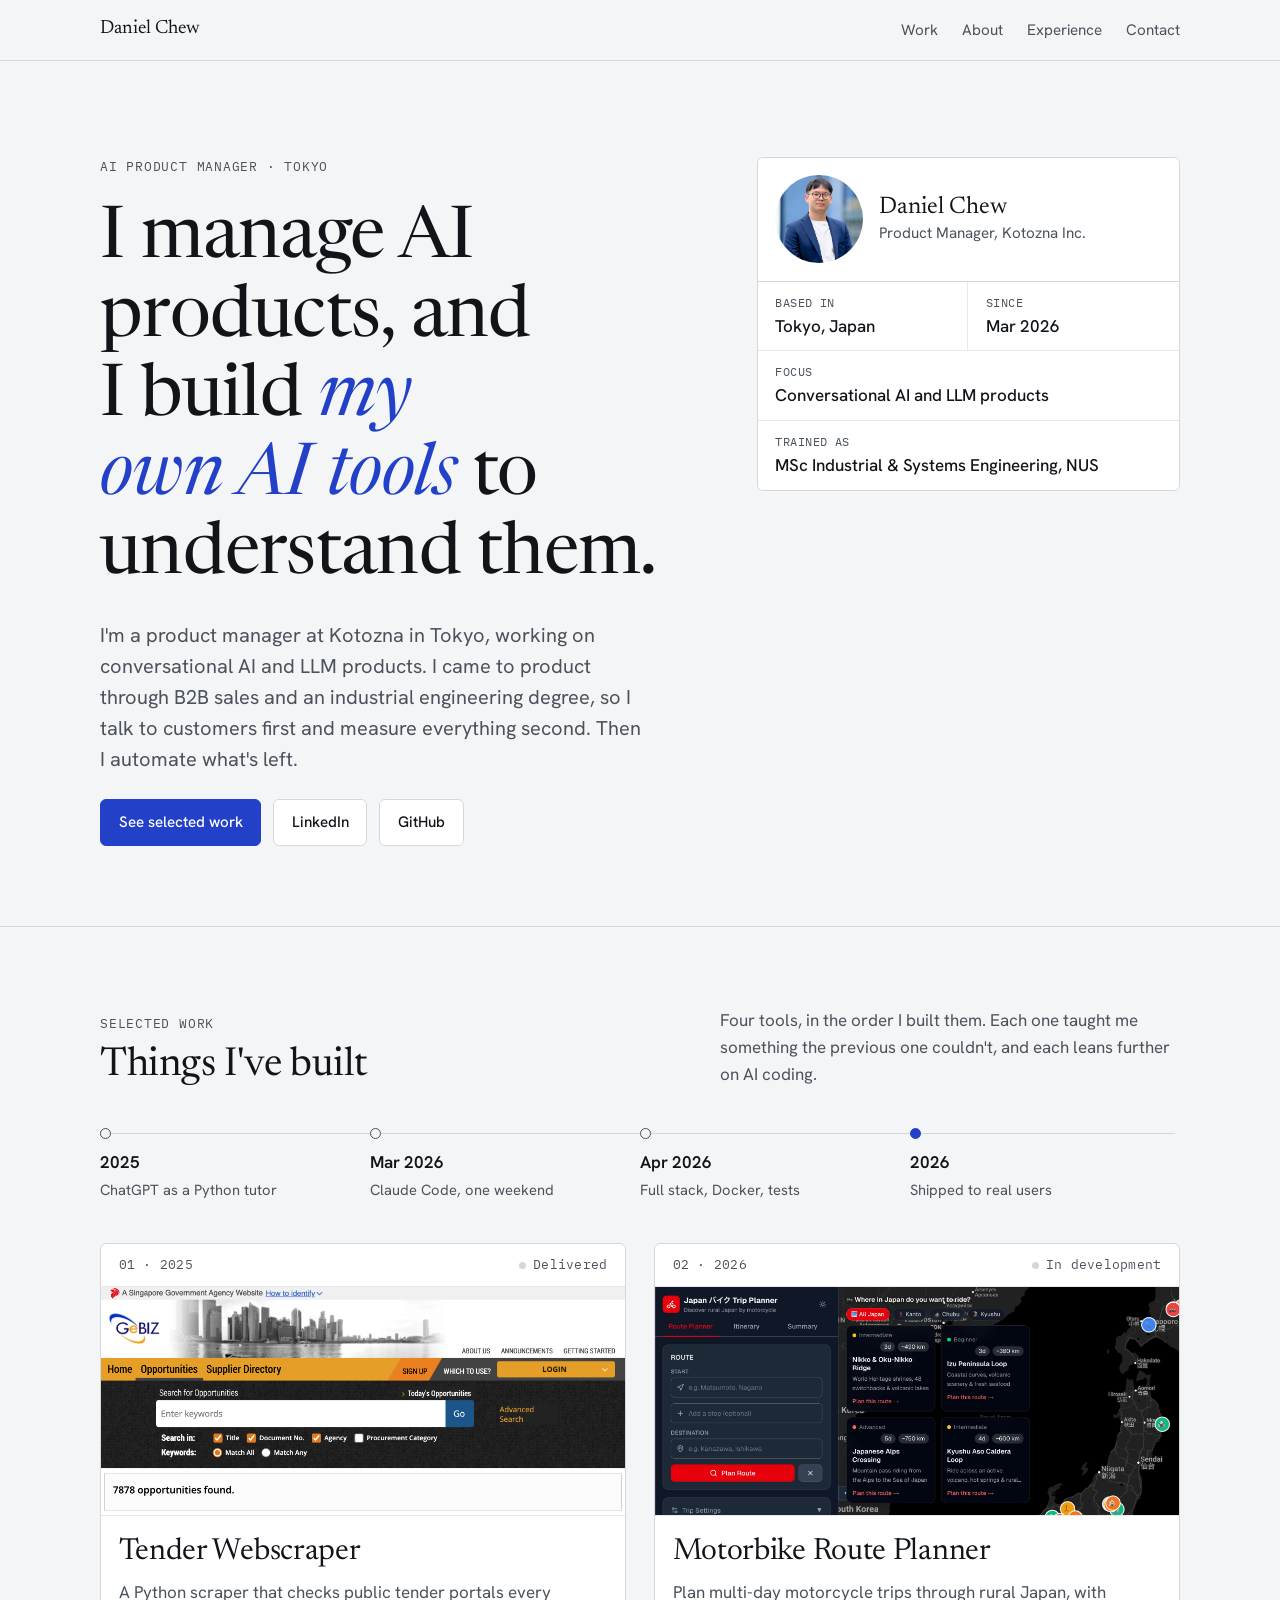
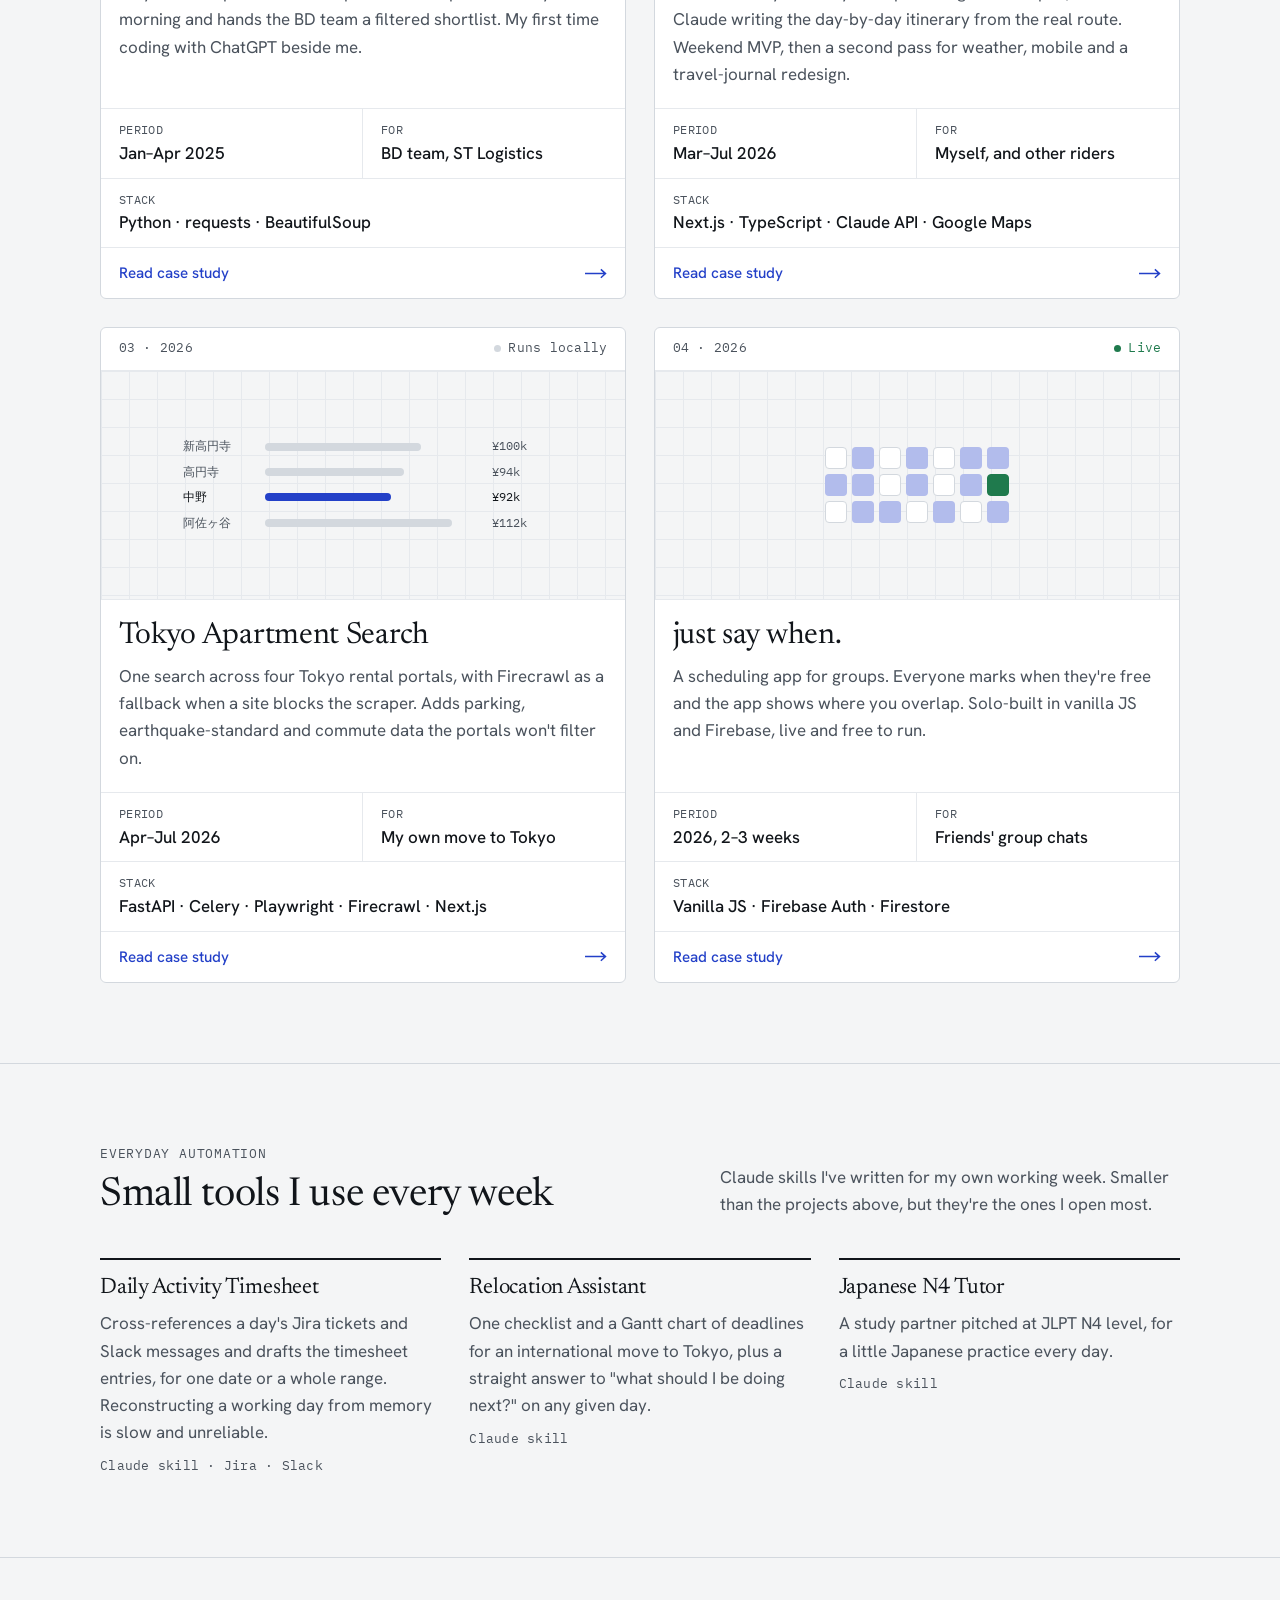
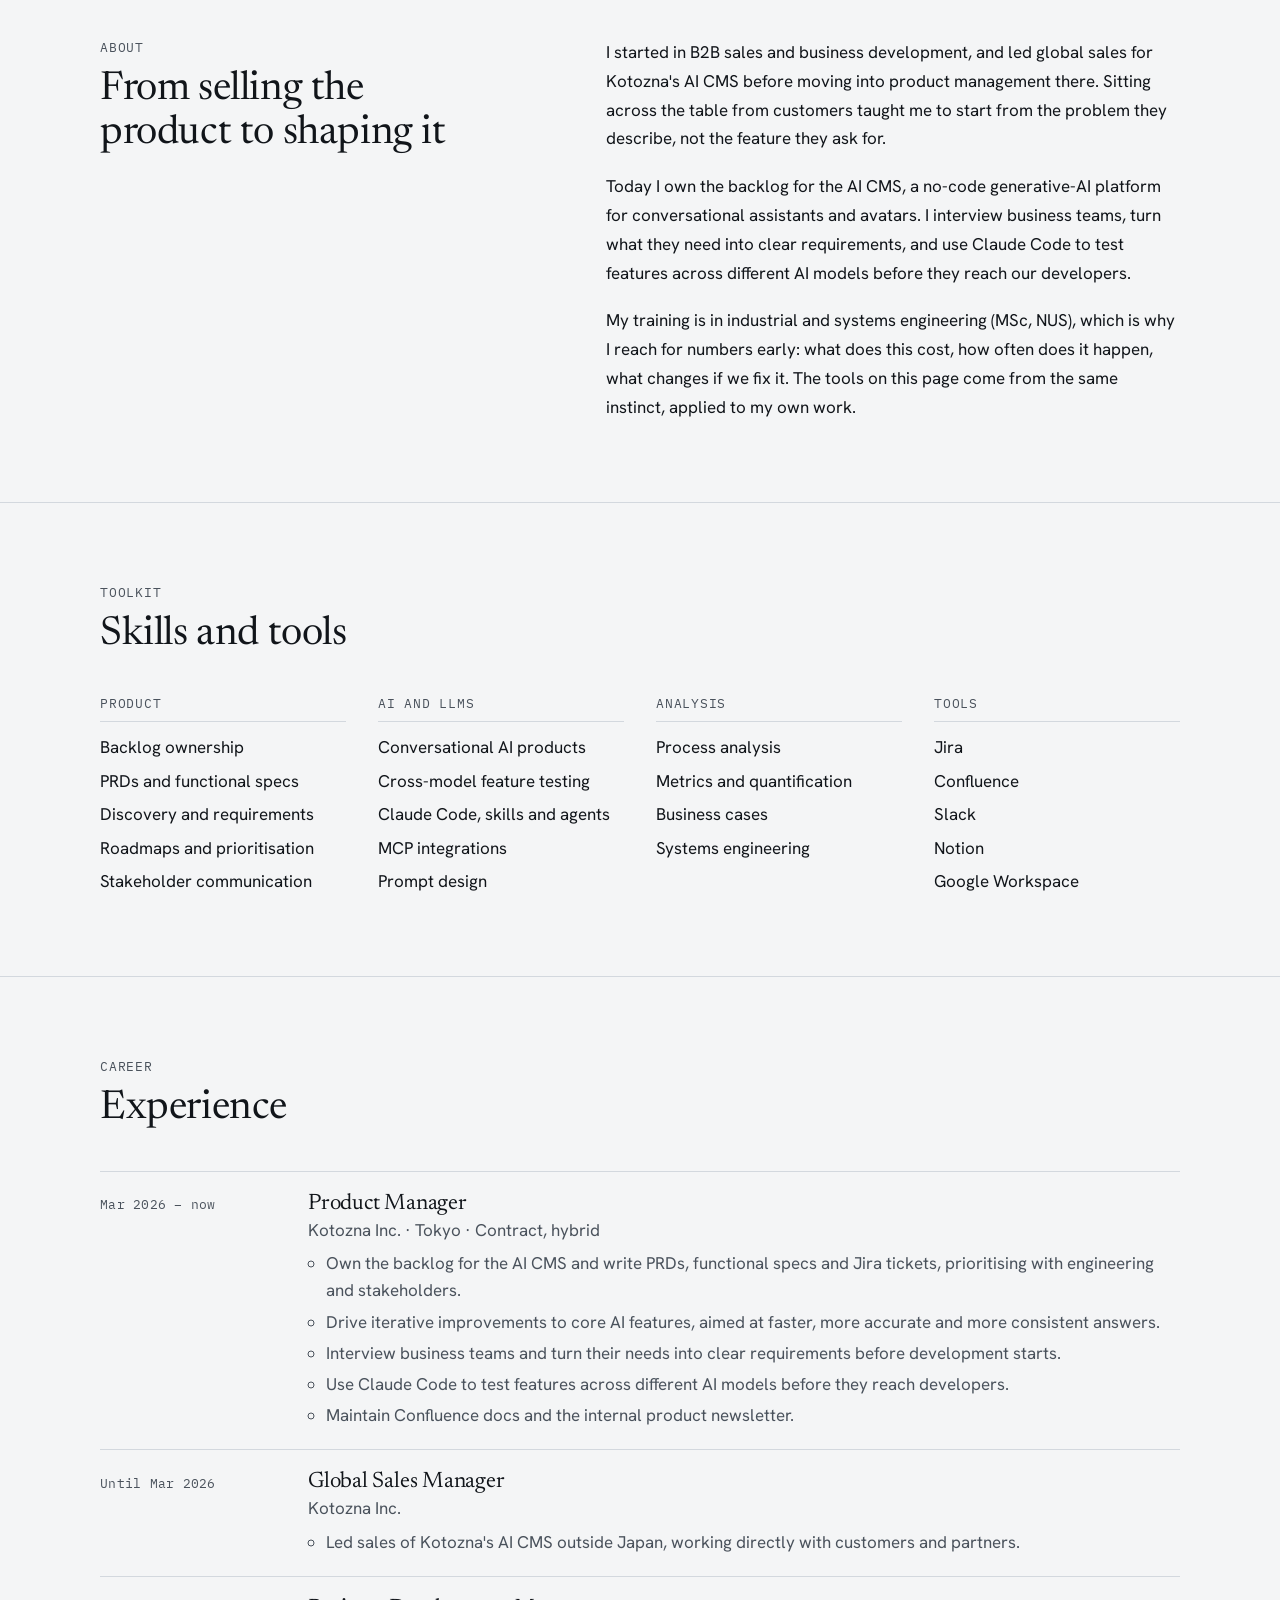
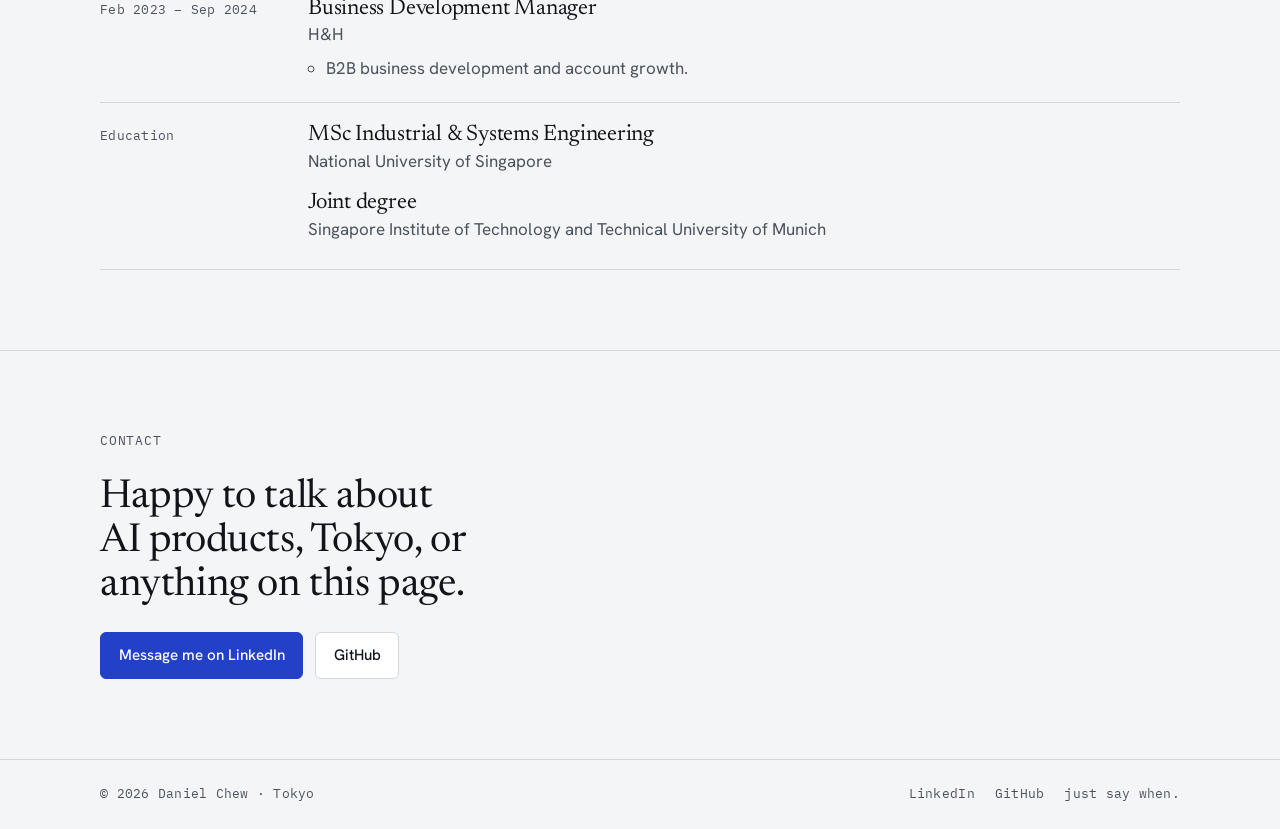
==== commit ea4fb562: "Light Cobalt theme and AI product manager profile - Retheme to a light, cool palette with one cobalt" ====
--- a/index.html
+++ b/index.html
@@ -5,91 +5,73 @@
   <meta name="viewport" content="width=device-width, initial-scale=1.0, viewport-fit=cover" />
   <title>Daniel Chew</title>
   <meta name="claude:viewport-fit-sides" content="cover" />
-  <meta name="description" content="Daniel Chew — business development in Gen AI and logistics, and the tools I build to close the gap between them." />
+  <meta name="description" content="Daniel Chew, AI Product Manager in Tokyo. Conversational AI and LLM products at Kotozna, and the tools I build for my own work." />
   <link rel="preconnect" href="https://fonts.googleapis.com" />
   <link rel="preconnect" href="https://fonts.gstatic.com" crossorigin />
-  <link rel="stylesheet" href="https://fonts.googleapis.com/css2?family=Archivo:wdth,wght@62..125,400..900&family=Instrument+Sans:wght@400;500;600&family=Martian+Mono:wdth,wght@75..112.5,400..600&display=swap" />
+  <link rel="stylesheet" href="https://fonts.googleapis.com/css2?family=Newsreader:ital,opsz,wght@0,6..72,400;0,6..72,500;1,6..72,400&family=Hanken+Grotesk:wght@400;500;600&family=IBM+Plex+Mono:wght@400;500&display=swap" />
   <link rel="stylesheet" href="css/style.css" />
 </head>
 <body>
 
   <header class="strip">
     <div class="wrap strip__inner">
-      <a href="index.html" class="strip__mark" aria-label="Daniel Chew, home">DC</a>
-      <div class="strip__route mono" aria-label="Singapore to Tokyo, 2026">
-        <b>SIN</b><span class="strip__line" aria-hidden="true"></span><b>TYO</b><span>2026</span>
-      </div>
-      <nav class="strip__nav mono" aria-label="Sections">
-        <a href="#manifest">Projects</a>
-        <a href="#onward">Next</a>
-        <a href="https://linkedin.com/in/daniel-chew-yu" target="_blank" rel="noopener">LinkedIn</a>
+      <a href="index.html" class="strip__mark">Daniel Chew</a>
+      <nav class="strip__nav" aria-label="Sections">
+        <a href="#work">Work</a>
+        <a href="#about">About</a>
+        <a href="#experience">Experience</a>
+        <a href="#contact">Contact</a>
       </nav>
     </div>
   </header>
 
   <main>
 
-    <!-- Hero: who, and the consignee label -->
-    <section class="wrap hero" aria-labelledby="name">
+    <!-- Intro -->
+    <section class="wrap hero" aria-labelledby="intro-title">
       <div class="hero__text">
-        <p class="eyebrow mono">Business development · Gen AI × Logistics</p>
-        <h1 class="hero__name" id="name">Daniel <span>Chew</span></h1>
+        <p class="eyebrow">AI Product Manager · Tokyo</p>
+        <h1 class="hero__title" id="intro-title">I manage AI products, and I build <em>my own AI tools</em> to understand them.</h1>
         <p class="hero__lede">
-          I help operations teams adopt technology that actually fixes their day,
-          and I build small tools to prove it can.
-        </p>
-        <p class="hero__body">
-          Business Development Manager with an Industrial Engineering degree from NUS.
-          I work in the implementation gap: the distance between what an AI or automation
-          product can do in a demo and what a warehouse, BD desk or ops team will use every
-          morning. Relocating from Singapore to Tokyo in 2026 to help Japanese companies
-          scale their DX and AI work.
+          I'm a product manager at Kotozna in Tokyo, working on conversational AI and LLM
+          products. I came to product through B2B sales and an industrial engineering degree,
+          so I talk to customers first and measure everything second. Then I automate what's left.
         </p>
         <div class="hero__links">
-          <a class="btn btn--solid" href="#manifest">See the projects</a>
+          <a class="btn btn--solid" href="#work">See selected work</a>
           <a class="btn" href="https://linkedin.com/in/daniel-chew-yu" target="_blank" rel="noopener">LinkedIn</a>
           <a class="btn" href="https://github.com/pewpert" target="_blank" rel="noopener">GitHub</a>
         </div>
       </div>
 
-      <aside class="label" aria-label="Profile summary">
-        <div class="label__band mono">
-          <span>Consignee</span>
-          <span>1 of 1</span>
-        </div>
-        <div class="label__top">
-          <img class="label__photo" src="img/profile.jpg" alt="Portrait of Daniel Chew" width="112" height="136" />
-          <div>
-            <div class="label__airports">
-              SIN
-              <svg viewBox="0 0 24 12" fill="none" aria-hidden="true"><path d="M0 6h21M17 1.5 22 6l-5 4.5" stroke="currentColor" stroke-width="2.4"/></svg>
-              TYO
-            </div>
-            <p class="label__airport-names mono">Singapore → Tokyo</p>
+      <aside class="profile" aria-label="Profile summary">
+        <div class="profile__top">
+          <img class="profile__photo" src="img/profile.jpg" alt="Portrait of Daniel Chew" width="88" height="88" />
+          <div>
+            <p class="profile__name">Daniel Chew</p>
+            <p class="profile__role">Product Manager, Kotozna Inc.</p>
           </div>
         </div>
         <dl class="fields">
-          <div class="field"><dt>Role</dt><dd>BizDev Manager</dd></div>
-          <div class="field"><dt>Focus</dt><dd>Gen AI × Logistics</dd></div>
-          <div class="field"><dt>Discipline</dt><dd>Industrial Eng., NUS</dd></div>
-          <div class="field"><dt>Move</dt><dd>Tokyo, 2026</dd></div>
-          <div class="field field--wide"><dt>Handling</dt><dd>Turns operational pain points into working tools</dd></div>
+          <div class="field"><dt>Based in</dt><dd>Tokyo, Japan</dd></div>
+          <div class="field"><dt>Since</dt><dd>Mar 2026</dd></div>
+          <div class="field field--wide"><dt>Focus</dt><dd>Conversational AI and LLM products</dd></div>
+          <div class="field field--wide"><dt>Trained as</dt><dd>MSc Industrial &amp; Systems Engineering, NUS</dd></div>
         </dl>
-        <div class="label__barcode">
-          <svg class="barcode" id="barcode" viewBox="0 0 300 54" preserveAspectRatio="none" aria-hidden="true"></svg>
-          <span class="mono" style="color:var(--ink-2)">DC · SIN-TYO · 2026</span>
-        </div>
       </aside>
     </section>
 
-    <!-- Manifest: projects in the order they were built -->
-    <section class="section" id="manifest" aria-labelledby="manifest-title">
+    <!-- Selected work: the four builds -->
+    <section class="section" id="work" aria-labelledby="work-title">
       <div class="wrap">
         <div class="section__head">
-          <h2 class="section__title" id="manifest-title">Manifest</h2>
+          <div>
+            <p class="eyebrow">Selected work</p>
+            <h2 class="section__title" id="work-title">Things I've built</h2>
+          </div>
           <p class="section__note">
-            Four tools, in the order I built them. Each one taught me something the
-            previous one couldn't, and each one leans further on AI coding.
+            Four tools, in the order I built them. Each one taught me something the previous
+            one couldn't, and each leans further on AI coding.
           </p>
         </div>
 
@@ -104,7 +86,7 @@
 
           <article class="parcel">
             <div class="parcel__band mono">
-              <span class="parcel__code">DC-25-TND · 01</span>
+              <span class="parcel__code">01 · 2025</span>
               <span class="status">Delivered</span>
             </div>
             <div class="parcel__shot">
@@ -122,15 +104,15 @@
               <div class="field"><dt>For</dt><dd>BD team, ST Logistics</dd></div>
               <div class="field field--wide"><dt>Stack</dt><dd>Python · requests · BeautifulSoup</dd></div>
             </dl>
-            <div class="parcel__cta mono" aria-hidden="true">
+            <div class="parcel__cta" aria-hidden="true">
               <span>Read case study</span>
-              <svg viewBox="0 0 24 12" fill="none"><path d="M0 6h21M17 1.5 22 6l-5 4.5" stroke="currentColor" stroke-width="2"/></svg>
+              <svg viewBox="0 0 24 12" fill="none"><path d="M0 6h21M17 1.5 22 6l-5 4.5" stroke="currentColor" stroke-width="1.6"/></svg>
             </div>
           </article>
 
           <article class="parcel">
             <div class="parcel__band mono">
-              <span class="parcel__code">DC-26-MRP · 02</span>
+              <span class="parcel__code">02 · 2026</span>
               <span class="status">In development</span>
             </div>
             <div class="parcel__shot">
@@ -149,19 +131,19 @@
               <div class="field"><dt>For</dt><dd>Myself, and other riders</dd></div>
               <div class="field field--wide"><dt>Stack</dt><dd>Next.js · TypeScript · Claude API · Google Maps</dd></div>
             </dl>
-            <div class="parcel__cta mono" aria-hidden="true">
+            <div class="parcel__cta" aria-hidden="true">
               <span>Read case study</span>
-              <svg viewBox="0 0 24 12" fill="none"><path d="M0 6h21M17 1.5 22 6l-5 4.5" stroke="currentColor" stroke-width="2"/></svg>
+              <svg viewBox="0 0 24 12" fill="none"><path d="M0 6h21M17 1.5 22 6l-5 4.5" stroke="currentColor" stroke-width="1.6"/></svg>
             </div>
           </article>
 
           <article class="parcel">
             <div class="parcel__band mono">
-              <span class="parcel__code">DC-26-TAS · 03</span>
+              <span class="parcel__code">03 · 2026</span>
               <span class="status">Runs locally</span>
             </div>
             <div class="parcel__shot">
-              <div class="cover cover--grid" aria-hidden="true">
+              <div class="cover" aria-hidden="true">
                 <div class="cover__rents">
                   <div><span>新高円寺</span><span style="width:72%"></span><span>¥100k</span></div>
                   <div><span>高円寺</span><span style="width:64%"></span><span>¥94k</span></div>
@@ -183,19 +165,19 @@
               <div class="field"><dt>For</dt><dd>My own move to Tokyo</dd></div>
               <div class="field field--wide"><dt>Stack</dt><dd>FastAPI · Celery · Playwright · Firecrawl · Next.js</dd></div>
             </dl>
-            <div class="parcel__cta mono" aria-hidden="true">
+            <div class="parcel__cta" aria-hidden="true">
               <span>Read case study</span>
-              <svg viewBox="0 0 24 12" fill="none"><path d="M0 6h21M17 1.5 22 6l-5 4.5" stroke="currentColor" stroke-width="2"/></svg>
+              <svg viewBox="0 0 24 12" fill="none"><path d="M0 6h21M17 1.5 22 6l-5 4.5" stroke="currentColor" stroke-width="1.6"/></svg>
             </div>
           </article>
 
           <article class="parcel">
             <div class="parcel__band mono">
-              <span class="parcel__code">DC-26-JSW · 04</span>
+              <span class="parcel__code">04 · 2026</span>
               <span class="status status--live">Live</span>
             </div>
             <div class="parcel__shot">
-              <div class="cover cover--grid" aria-hidden="true">
+              <div class="cover" aria-hidden="true">
                 <div class="cover__slots">
                   <i></i><i class="on"></i><i></i><i class="on"></i><i></i><i class="on"></i><i class="on"></i>
                   <i class="on"></i><i class="on"></i><i></i><i class="on"></i><i></i><i class="on"></i><i class="all"></i>
@@ -215,9 +197,9 @@
               <div class="field"><dt>For</dt><dd>Friends' group chats</dd></div>
               <div class="field field--wide"><dt>Stack</dt><dd>Vanilla JS · Firebase Auth · Firestore</dd></div>
             </dl>
-            <div class="parcel__cta mono" aria-hidden="true">
+            <div class="parcel__cta" aria-hidden="true">
               <span>Read case study</span>
-              <svg viewBox="0 0 24 12" fill="none"><path d="M0 6h21M17 1.5 22 6l-5 4.5" stroke="currentColor" stroke-width="2"/></svg>
+              <svg viewBox="0 0 24 12" fill="none"><path d="M0 6h21M17 1.5 22 6l-5 4.5" stroke="currentColor" stroke-width="1.6"/></svg>
             </div>
           </article>
 
@@ -225,28 +207,186 @@
       </div>
     </section>
 
-    <!-- Onward leg -->
-    <section class="section" id="onward" aria-labelledby="onward-title">
-      <div class="wrap onward">
+    <!-- Small Claude tools -->
+    <section class="section" aria-labelledby="tools-title">
+      <div class="wrap">
+        <div class="section__head">
+          <div>
+            <p class="eyebrow">Everyday automation</p>
+            <h2 class="section__title" id="tools-title">Small tools I use every week</h2>
+          </div>
+          <p class="section__note">
+            Claude skills I've written for my own working week. Smaller than the projects
+            above, but they're the ones I open most.
+          </p>
+        </div>
+        <ul class="tools">
+          <li class="tool">
+            <h3>Daily Activity Timesheet</h3>
+            <p>Cross-references a day's Jira tickets and Slack messages and drafts the timesheet entries, for one date or a whole range. Reconstructing a working day from memory is slow and unreliable.</p>
+            <span class="mono">Claude skill · Jira · Slack</span>
+          </li>
+          <li class="tool">
+            <h3>Relocation Assistant</h3>
+            <p>One checklist and a Gantt chart of deadlines for an international move to Tokyo, plus a straight answer to "what should I be doing next?" on any given day.</p>
+            <span class="mono">Claude skill</span>
+          </li>
+          <li class="tool">
+            <h3>Japanese N4 Tutor</h3>
+            <p>A study partner pitched at JLPT N4 level, for a little Japanese practice every day.</p>
+            <span class="mono">Claude skill</span>
+          </li>
+        </ul>
+      </div>
+    </section>
+
+    <!-- About -->
+    <section class="section" id="about" aria-labelledby="about-title">
+      <div class="wrap about">
         <div>
-          <p class="eyebrow mono">Onward leg</p>
-          <h2 class="onward__title" id="onward-title" style="margin-top:0.75rem">Keep it running for other people</h2>
-        </div>
-        <div class="onward__body">
+          <p class="eyebrow">About</p>
+          <h2 class="about__title" id="about-title" style="margin-top:0.6rem">From selling the product to shaping it</h2>
+        </div>
+        <div class="prose">
           <p>
-            just say when. is the first thing I've built that strangers can use. Shipping it
-            was the easy half. Keeping it reliable is the next thing to learn.
+            I started in B2B sales and business development, and led global sales for
+            Kotozna's AI CMS before moving into product management there. Sitting across the
+            table from customers taught me to start from the problem they describe, not the
+            feature they ask for.
           </p>
-          <p style="color:var(--ink-2)">
-            The same question I ask at work applies to my own tools: will people still use
-            this in three months? For the next build I'm focusing on the parts a weekend MVP skips.
+          <p>
+            Today I own the backlog for the AI CMS, a no-code generative-AI platform for
+            conversational assistants and avatars. I interview business teams, turn what they
+            need into clear requirements, and use Claude Code to test features across different
+            AI models before they reach our developers.
           </p>
-          <ul class="checklist">
-            <li>Security rules and auth reviewed before launch, not after</li>
-            <li>Monitoring, so I hear about a failure before a user does</li>
-            <li>Real-device testing on the phones people actually carry</li>
-            <li>A release habit: small changes, shipped often, easy to roll back</li>
-          </ul>
+          <p>
+            My training is in industrial and systems engineering (MSc, NUS), which is why I reach
+            for numbers early: what does this cost, how often does it happen, what changes if we
+            fix it. The tools on this page come from the same instinct, applied to my own work.
+          </p>
+        </div>
+      </div>
+    </section>
+
+    <!-- Skills -->
+    <section class="section" aria-labelledby="skills-title">
+      <div class="wrap">
+        <div class="section__head">
+          <div>
+            <p class="eyebrow">Toolkit</p>
+            <h2 class="section__title" id="skills-title">Skills and tools</h2>
+          </div>
+        </div>
+        <div class="skills">
+          <div>
+            <h3>Product</h3>
+            <ul>
+              <li>Backlog ownership</li>
+              <li>PRDs and functional specs</li>
+              <li>Discovery and requirements</li>
+              <li>Roadmaps and prioritisation</li>
+              <li>Stakeholder communication</li>
+            </ul>
+          </div>
+          <div>
+            <h3>AI and LLMs</h3>
+            <ul>
+              <li>Conversational AI products</li>
+              <li>Cross-model feature testing</li>
+              <li>Claude Code, skills and agents</li>
+              <li>MCP integrations</li>
+              <li>Prompt design</li>
+            </ul>
+          </div>
+          <div>
+            <h3>Analysis</h3>
+            <ul>
+              <li>Process analysis</li>
+              <li>Metrics and quantification</li>
+              <li>Business cases</li>
+              <li>Systems engineering</li>
+            </ul>
+          </div>
+          <div>
+            <h3>Tools</h3>
+            <ul>
+              <li>Jira</li>
+              <li>Confluence</li>
+              <li>Slack</li>
+              <li>Notion</li>
+              <li>Google Workspace</li>
+            </ul>
+          </div>
+        </div>
+      </div>
+    </section>
+
+    <!-- Experience -->
+    <section class="section" id="experience" aria-labelledby="experience-title">
+      <div class="wrap">
+        <div class="section__head">
+          <div>
+            <p class="eyebrow">Career</p>
+            <h2 class="section__title" id="experience-title">Experience</h2>
+          </div>
+        </div>
+        <ol class="timeline">
+          <li>
+            <span class="when mono">Mar 2026 – now</span>
+            <div>
+              <h3>Product Manager</h3>
+              <p class="where">Kotozna Inc. · Tokyo · Contract, hybrid</p>
+              <ul>
+                <li>Own the backlog for the AI CMS and write PRDs, functional specs and Jira tickets, prioritising with engineering and stakeholders.</li>
+                <li>Drive iterative improvements to core AI features, aimed at faster, more accurate and more consistent answers.</li>
+                <li>Interview business teams and turn their needs into clear requirements before development starts.</li>
+                <li>Use Claude Code to test features across different AI models before they reach developers.</li>
+                <li>Maintain Confluence docs and the internal product newsletter.</li>
+              </ul>
+            </div>
+          </li>
+          <li>
+            <span class="when mono">Until Mar 2026</span>
+            <div>
+              <h3>Global Sales Manager</h3>
+              <p class="where">Kotozna Inc.</p>
+              <ul>
+                <li>Led sales of Kotozna's AI CMS outside Japan, working directly with customers and partners.</li>
+              </ul>
+            </div>
+          </li>
+          <li>
+            <span class="when mono">Feb 2023 – Sep 2024</span>
+            <div>
+              <h3>Business Development Manager</h3>
+              <p class="where">H&amp;H</p>
+              <ul>
+                <li>B2B business development and account growth.</li>
+              </ul>
+            </div>
+          </li>
+          <li>
+            <span class="when mono">Education</span>
+            <div>
+              <h3>MSc Industrial &amp; Systems Engineering</h3>
+              <p class="where">National University of Singapore</p>
+              <h3 style="margin-top:1rem">Joint degree</h3>
+              <p class="where">Singapore Institute of Technology and Technical University of Munich</p>
+            </div>
+          </li>
+        </ol>
+      </div>
+    </section>
+
+    <!-- Contact -->
+    <section class="section" id="contact" aria-labelledby="contact-title">
+      <div class="wrap contact">
+        <p class="eyebrow">Contact</p>
+        <h2 id="contact-title">Happy to talk about AI products, Tokyo, or anything on this page.</h2>
+        <div class="hero__links">
+          <a class="btn btn--solid" href="https://linkedin.com/in/daniel-chew-yu" target="_blank" rel="noopener">Message me on LinkedIn</a>
+          <a class="btn" href="https://github.com/pewpert" target="_blank" rel="noopener">GitHub</a>
         </div>
       </div>
     </section>
@@ -255,7 +395,7 @@
 
   <footer class="footer">
     <div class="wrap footer__inner mono">
-      <span>© 2026 Daniel Chew</span>
+      <span>© 2026 Daniel Chew · Tokyo</span>
       <nav aria-label="Elsewhere">
         <a href="https://linkedin.com/in/daniel-chew-yu" target="_blank" rel="noopener">LinkedIn</a>
         <a href="https://github.com/pewpert" target="_blank" rel="noopener">GitHub</a>
@@ -264,6 +404,5 @@
     </div>
   </footer>
 
-  <script src="js/main.js"></script>
 </body>
 </html>
--- a/css/style.css
+++ b/css/style.css
@@ -1,51 +1,56 @@
 /* ============================================================
-   Daniel Chew — "Manifest"
-   Layout: one scrolling waybill. Route strip, consignee label,
-   a manifest of parcel labels, then the onward leg.
+   Daniel Chew — Cobalt
+   Layout: one quiet column. Intro and profile card, selected
+   work as labelled project cards, small tools, about, skills,
+   experience, contact. Light, cool greys with one cobalt accent.
    ============================================================ */
 :root {
-  --paper:     #ECEDE7;   /* cool label stock */
-  --sheet:     #F8F8F4;   /* label face */
-  --ink:       #16181D;
-  --ink-2:     #4B5059;   /* secondary text, blue-grey bias */
-  --rule:      #C6C9C0;
-  --signal:    #F2B705;   /* safety yellow, fills only */
-  --on-signal: #16181D;
-  --live:      #1E7A4C;
-
-  --display: 'Archivo', 'Arial Narrow', Arial, sans-serif;
-  --body:    'Instrument Sans', 'Helvetica Neue', Arial, sans-serif;
-  --mono:    'Martian Mono', ui-monospace, 'SFMono-Regular', Menlo, monospace;
+  --bg:      #F4F5F6;
+  --surface: #FFFFFF;
+  --ink:     #11151A;
+  --ink-2:   #4A525C;
+  --rule:    #D3D8DE;
+  --rule-2:  #E6E9ED;
+  --accent:  #2340C8;
+  --on-accent: #FFFFFF;
+  --live:    #1F7A4D;
+
+  --display: 'Newsreader', Georgia, 'Times New Roman', serif;
+  --body:    'Hanken Grotesk', 'Helvetica Neue', Arial, sans-serif;
+  --mono:    'IBM Plex Mono', ui-monospace, 'SFMono-Regular', Menlo, monospace;
 
   --step--1: 0.8125rem;
   --step-0:  1.0625rem;
-  --step-1:  1.3rem;
-  --step-2:  clamp(1.6rem, 1.2rem + 1.6vw, 2.3rem);
-  --step-3:  clamp(2.6rem, 1.6rem + 4.6vw, 5.6rem);
-
-  --wrap: 1180px;
+  --step-1:  1.25rem;
+  --step-2:  clamp(1.75rem, 1.3rem + 1.6vw, 2.5rem);
+  --step-3:  clamp(2.5rem, 1.6rem + 3.6vw, 4.5rem);
+
+  --wrap: 1160px;
+  --radius: 6px;
   --ease: cubic-bezier(0.2, 0.7, 0.2, 1);
 }
 
 @media (prefers-color-scheme: dark) {
   :root:not([data-theme="light"]) {
-    --paper: #111317; --sheet: #191C21; --ink: #E8E9E3; --ink-2: #A0A6AE;
-    --rule: #2E333A; --live: #4CC28A; color-scheme: dark;
+    --bg: #101317; --surface: #171B20; --ink: #EDEFF2; --ink-2: #B3BAC3;
+    --rule: #2B323A; --rule-2: #20262C; --accent: #8EA2FF; --on-accent: #101317;
+    --live: #5CC596; color-scheme: dark;
   }
 }
 :root[data-theme="dark"] {
-  --paper: #111317; --sheet: #191C21; --ink: #E8E9E3; --ink-2: #A0A6AE;
-  --rule: #2E333A; --live: #4CC28A; color-scheme: dark;
+  --bg: #101317; --surface: #171B20; --ink: #EDEFF2; --ink-2: #B3BAC3;
+  --rule: #2B323A; --rule-2: #20262C; --accent: #8EA2FF; --on-accent: #101317;
+  --live: #5CC596; color-scheme: dark;
 }
 
 /* ── Base ───────────────────────────────────── */
 *, *::before, *::after { box-sizing: border-box; }
 
-html { -webkit-text-size-adjust: 100%; }
+html { -webkit-text-size-adjust: 100%; scroll-behavior: smooth; }
 
 body {
   margin: 0;
-  background: var(--paper);
+  background: var(--bg);
   color: var(--ink);
   font-family: var(--body);
   font-size: var(--step-0);
@@ -58,16 +63,16 @@
 a { color: inherit; }
 
 :focus-visible {
-  outline: 3px solid var(--signal);
+  outline: 2px solid var(--accent);
   outline-offset: 3px;
+  border-radius: 2px;
 }
 
 h1, h2, h3 {
   font-family: var(--display);
-  font-stretch: 125%;
-  font-weight: 800;
-  line-height: 0.98;
-  letter-spacing: -0.02em;
+  font-weight: 400;
+  line-height: 1.1;
+  letter-spacing: -0.01em;
   margin: 0;
   text-wrap: balance;
 }
@@ -91,15 +96,35 @@
 .mono {
   font-family: var(--mono);
   font-size: var(--step--1);
-  font-weight: 500;
-  letter-spacing: 0.04em;
+  font-weight: 400;
+  letter-spacing: 0.02em;
+}
+
+.eyebrow {
+  font-family: var(--mono);
+  font-size: var(--step--1);
+  letter-spacing: 0.06em;
   text-transform: uppercase;
-}
-
-/* ── Route strip ────────────────────────────── */
+  color: var(--ink-2);
+}
+
+/* ── Top bar ────────────────────────────────── */
 .strip {
-  border-bottom: 2px solid var(--ink);
-  background: var(--paper);
+  position: sticky;
+  top: env(safe-area-inset-top, 0px);
+  z-index: 20;
+  background: color-mix(in srgb, var(--bg) 92%, transparent);
+  backdrop-filter: saturate(1.2) blur(8px);
+  border-bottom: 1px solid var(--rule);
+}
+
+body::before {
+  content: '';
+  position: fixed;
+  inset: 0 0 auto;
+  height: env(safe-area-inset-top, 0px);
+  z-index: 21;
+  background: var(--bg);
 }
 
 .strip__inner {
@@ -113,196 +138,132 @@
 
 .strip__mark {
   font-family: var(--display);
-  font-stretch: 125%;
-  font-weight: 900;
-  font-size: 1.15rem;
-  letter-spacing: -0.01em;
+  font-size: 1.2rem;
   text-decoration: none;
-}
-
-.strip__route {
-  display: flex;
-  align-items: center;
-  gap: 0.6rem;
-  color: var(--ink-2);
-}
-
-.strip__route b { color: var(--ink); font-weight: 600; }
-
-.strip__line {
-  width: clamp(40px, 10vw, 120px);
-  height: 2px;
-  background: repeating-linear-gradient(90deg, var(--ink) 0 6px, transparent 6px 11px);
 }
 
 .strip__nav {
   display: flex;
-  gap: 1.25rem;
+  gap: 1.5rem;
+  flex-wrap: wrap;
 }
 
 .strip__nav a {
   text-decoration: none;
   color: var(--ink-2);
-}
-
-.strip__nav a:hover { color: var(--ink); text-decoration: underline; text-underline-offset: 4px; }
-
-/* ── Hero ───────────────────────────────────── */
+  font-size: 0.95rem;
+}
+
+.strip__nav a:hover { color: var(--accent); }
+
+/* ── Buttons ────────────────────────────────── */
+.btn {
+  display: inline-flex;
+  align-items: center;
+  gap: 0.5rem;
+  min-height: 44px;
+  padding: 0.65rem 1.1rem;
+  border: 1px solid var(--rule);
+  border-radius: var(--radius);
+  background: var(--surface);
+  text-decoration: none;
+  font-weight: 500;
+  font-size: 0.95rem;
+  transition: border-color 0.2s var(--ease), color 0.2s var(--ease), background 0.2s var(--ease);
+}
+
+.btn:hover { border-color: var(--accent); color: var(--accent); }
+
+.btn--solid { background: var(--accent); border-color: var(--accent); color: var(--on-accent); }
+.btn--solid:hover { background: var(--ink); border-color: var(--ink); color: var(--bg); }
+
+/* ── Intro ──────────────────────────────────── */
 .hero {
   display: grid;
-  grid-template-columns: minmax(0, 1.35fr) minmax(0, 1fr);
+  grid-template-columns: minmax(0, 1.4fr) minmax(0, 1fr);
   gap: clamp(2rem, 5vw, 4.5rem);
   align-items: start;
-  padding-block: clamp(2.5rem, 7vw, 5.5rem);
+  padding-block: clamp(3rem, 8vw, 6rem) clamp(3rem, 7vw, 5rem);
 }
 
 .hero__text { display: grid; gap: 1.5rem; min-width: 0; }
 
-.eyebrow { color: var(--ink-2); }
-
-.hero__name {
-  font-size: var(--step-3);
-}
-
-.hero__name span {
-  display: inline-block;
-  background: var(--signal);
-  color: var(--on-signal);
-  padding: 0 0.12em;
-  margin-left: -0.12em;
-}
+.hero__title { font-size: var(--step-3); }
+
+.hero__title em { font-style: italic; color: var(--accent); }
 
 .hero__lede {
   font-size: var(--step-1);
-  line-height: 1.5;
-  max-width: 34ch;
-}
-
-.hero__body {
-  color: var(--ink-2);
-  max-width: 58ch;
-}
-
-.hero__links {
-  display: flex;
-  flex-wrap: wrap;
-  gap: 0.75rem;
-  margin-top: 0.5rem;
-}
-
-.btn {
-  display: inline-flex;
-  align-items: center;
-  gap: 0.6rem;
-  padding: 0.8rem 1.15rem;
-  border: 2px solid var(--ink);
-  text-decoration: none;
+  line-height: 1.55;
+  color: var(--ink-2);
+  max-width: 50ch;
+}
+
+.hero__links { display: flex; flex-wrap: wrap; gap: 0.75rem; }
+
+/* Profile card */
+.profile {
+  background: var(--surface);
+  border: 1px solid var(--rule);
+  border-radius: var(--radius);
+  min-width: 0;
+  overflow: hidden;
+}
+
+.profile__top {
+  display: grid;
+  grid-template-columns: 88px minmax(0, 1fr);
+  gap: 1rem;
+  align-items: center;
+  padding: 1.1rem;
+  border-bottom: 1px solid var(--rule);
+}
+
+.profile__photo {
+  width: 88px;
+  height: 88px;
+  border-radius: 50%;
+  object-fit: cover;
+  object-position: center 30%;
+}
+
+.profile__name { font-family: var(--display); font-size: 1.5rem; line-height: 1.2; }
+
+.profile__role { color: var(--ink-2); font-size: 0.95rem; }
+
+/* Shared label/value grid */
+.fields {
+  display: grid;
+  grid-template-columns: 1fr 1fr;
+  margin: 0;
+}
+
+.field {
+  padding: 0.75rem 1.1rem;
+  border-bottom: 1px solid var(--rule-2);
+  min-width: 0;
+}
+
+.field:nth-child(odd) { border-right: 1px solid var(--rule-2); }
+
+.field dt {
   font-family: var(--mono);
-  font-size: var(--step--1);
-  font-weight: 500;
+  font-size: 0.72rem;
   letter-spacing: 0.04em;
   text-transform: uppercase;
-  transition: background 0.2s var(--ease), color 0.2s var(--ease);
-}
-
-.btn--solid { background: var(--ink); color: var(--paper); }
-.btn--solid:hover { background: var(--signal); color: var(--on-signal); border-color: var(--signal); }
-.btn:not(.btn--solid):hover { background: var(--ink); color: var(--paper); }
-
-/* ── Consignee label (hero card) ────────────── */
-.label {
-  background: var(--sheet);
-  border: 2px solid var(--ink);
-  min-width: 0;
-}
-
-.label__band {
-  display: flex;
-  justify-content: space-between;
-  align-items: center;
-  gap: 1rem;
-  padding: 0.55rem 0.9rem;
-  background: var(--signal);
-  color: var(--on-signal);
-  border-bottom: 2px solid var(--ink);
-}
-
-.label__top {
-  display: grid;
-  grid-template-columns: 112px minmax(0, 1fr);
-  gap: 1rem;
-  padding: 1rem 0.9rem;
-  border-bottom: 2px solid var(--ink);
-  align-items: center;
-}
-
-.label__photo {
-  width: 112px;
-  height: 136px;
-  object-fit: cover;
-  object-position: center 30%;
-  filter: grayscale(1) contrast(1.05);
-  border: 2px solid var(--ink);
-}
-
-.label__airports {
-  display: flex;
-  align-items: center;
-  gap: 0.5rem;
-  font-family: var(--display);
-  font-stretch: 125%;
-  font-weight: 900;
-  font-size: clamp(2rem, 1.4rem + 2vw, 2.8rem);
-  line-height: 1;
-}
-
-.label__airports svg { width: 1.6rem; height: auto; flex: none; }
-
-.label__airport-names { color: var(--ink-2); margin-top: 0.4rem; }
-
-.fields {
-  display: grid;
-  grid-template-columns: 1fr 1fr;
-  margin: 0;
-}
-
-.field {
-  padding: 0.7rem 0.9rem;
-  border-bottom: 1px solid var(--rule);
-  min-width: 0;
-}
-
-.field:nth-child(odd) { border-right: 1px solid var(--rule); }
-
-.field dt {
-  font-family: var(--mono);
-  font-size: 0.6875rem;
-  letter-spacing: 0.06em;
-  text-transform: uppercase;
-  color: var(--ink-2);
-}
-
-.field dd {
-  margin: 0.2rem 0 0;
-  font-weight: 600;
-  line-height: 1.35;
-}
+  color: var(--ink-2);
+}
+
+.field dd { margin: 0.15rem 0 0; font-weight: 500; line-height: 1.4; }
 
 .field--wide { grid-column: 1 / -1; border-right: 0 !important; }
 
-.label__barcode {
-  display: grid;
-  gap: 0.35rem;
-  padding: 0.9rem;
-  justify-items: start;
-}
-
-.barcode { width: 100%; height: 54px; color: var(--ink); }
-
-/* ── Section heads ──────────────────────────── */
+.profile .field:last-child { border-bottom: 0; }
+
+/* ── Sections ───────────────────────────────── */
 .section {
   padding-block: clamp(3rem, 7vw, 5rem);
-  border-top: 2px solid var(--ink);
+  border-top: 1px solid var(--rule);
 }
 
 .section__head {
@@ -311,14 +272,16 @@
   align-items: end;
   gap: 1rem 2rem;
   flex-wrap: wrap;
-  margin-bottom: clamp(1.75rem, 4vw, 2.75rem);
-}
+  margin-bottom: clamp(1.75rem, 4vw, 2.5rem);
+}
+
+.section__head > div { display: grid; gap: 0.6rem; }
 
 .section__title { font-size: var(--step-2); }
 
 .section__note { color: var(--ink-2); max-width: 46ch; }
 
-/* ── Tooling progression ────────────────────── */
+/* ── How I build: progression ───────────────── */
 .progression {
   display: grid;
   grid-template-columns: repeat(4, minmax(0, 1fr));
@@ -331,16 +294,16 @@
 .progression::before {
   content: '';
   position: absolute;
-  left: 6px;
-  right: 6px;
-  top: 6px;
-  height: 2px;
-  background: var(--ink);
+  left: 5px;
+  right: 5px;
+  top: 5px;
+  height: 1px;
+  background: var(--rule);
 }
 
 .progression li {
   position: relative;
-  padding-top: 1.4rem;
+  padding-top: 1.3rem;
   padding-right: 1rem;
   min-width: 0;
 }
@@ -350,38 +313,41 @@
   position: absolute;
   top: 0;
   left: 0;
-  width: 14px;
-  height: 14px;
-  border: 2px solid var(--ink);
-  background: var(--sheet);
-}
-
-.progression li:last-child::before { background: var(--signal); }
+  width: 11px;
+  height: 11px;
+  border-radius: 50%;
+  border: 1px solid var(--ink-2);
+  background: var(--bg);
+}
+
+.progression li:last-child::before { background: var(--accent); border-color: var(--accent); }
 
 .progression b { display: block; font-weight: 600; }
 
-.progression span { color: var(--ink-2); font-size: 0.9rem; }
-
-/* ── Parcel labels (projects) ───────────────── */
+.progression span { color: var(--ink-2); font-size: 0.92rem; }
+
+/* ── Project cards ──────────────────────────── */
 .manifest {
   display: grid;
   grid-template-columns: repeat(2, minmax(0, 1fr));
-  gap: clamp(1.25rem, 2.5vw, 2rem);
+  gap: clamp(1rem, 2.5vw, 1.75rem);
 }
 
 .parcel {
   position: relative;
   display: grid;
-  grid-template-rows: auto auto 1fr auto;
-  background: var(--sheet);
-  border: 2px solid var(--ink);
-  transition: transform 0.25s var(--ease), box-shadow 0.25s var(--ease);
+  grid-template-rows: auto auto 1fr auto auto;
+  background: var(--surface);
+  border: 1px solid var(--rule);
+  border-radius: var(--radius);
+  overflow: hidden;
+  transition: border-color 0.25s var(--ease), box-shadow 0.25s var(--ease);
 }
 
 .parcel:hover,
 .parcel:focus-within {
-  transform: translate(-4px, -4px);
-  box-shadow: 8px 8px 0 var(--ink);
+  border-color: var(--accent);
+  box-shadow: 0 10px 30px -18px color-mix(in srgb, var(--accent) 60%, transparent);
 }
 
 .parcel__band {
@@ -389,8 +355,9 @@
   justify-content: space-between;
   align-items: center;
   gap: 0.75rem;
-  padding: 0.6rem 1rem;
-  border-bottom: 2px solid var(--ink);
+  padding: 0.65rem 1.1rem;
+  border-bottom: 1px solid var(--rule-2);
+  color: var(--ink-2);
 }
 
 .parcel__code { font-variant-numeric: tabular-nums; }
@@ -404,10 +371,10 @@
 
 .status::before {
   content: '';
-  width: 8px;
-  height: 8px;
+  width: 7px;
+  height: 7px;
   border-radius: 50%;
-  background: var(--ink-2);
+  background: var(--rule);
 }
 
 .status--live { color: var(--live); }
@@ -417,8 +384,8 @@
   aspect-ratio: 16 / 7;
   max-width: 100%;
   overflow: hidden;
-  border-bottom: 2px solid var(--ink);
-  background: var(--paper);
+  border-bottom: 1px solid var(--rule-2);
+  background: var(--bg);
 }
 
 .parcel__shot img {
@@ -434,17 +401,10 @@
   height: 100%;
   display: grid;
   place-items: center;
-  font-family: var(--display);
-  font-stretch: 125%;
-  font-weight: 900;
-  color: var(--ink);
-}
-
-.cover--grid {
-  background-color: var(--paper);
+  background-color: var(--bg);
   background-image:
-    linear-gradient(to right, var(--rule) 1px, transparent 1px),
-    linear-gradient(to bottom, var(--rule) 1px, transparent 1px);
+    linear-gradient(to right, var(--rule-2) 1px, transparent 1px),
+    linear-gradient(to bottom, var(--rule-2) 1px, transparent 1px);
   background-size: 28px 28px;
 }
 
@@ -457,16 +417,17 @@
 .cover__slots i {
   width: 22px;
   height: 22px;
-  border: 1.5px solid var(--ink);
-  background: var(--sheet);
-}
-
-.cover__slots i.on { background: var(--signal); }
+  border-radius: 4px;
+  border: 1px solid var(--rule);
+  background: var(--surface);
+}
+
+.cover__slots i.on { background: color-mix(in srgb, var(--accent) 35%, var(--surface)); border-color: transparent; }
 .cover__slots i.all { background: var(--live); border-color: var(--live); }
 
 .cover__rents {
   display: grid;
-  gap: 6px;
+  gap: 7px;
   width: min(78%, 360px);
 }
 
@@ -476,28 +437,27 @@
   gap: 0.6rem;
   align-items: center;
   font-family: var(--mono);
-  font-weight: 500;
-  font-size: 0.7rem;
-  color: var(--ink);
+  font-size: 0.72rem;
+  color: var(--ink-2);
 }
 
 .cover__rents span:nth-child(2) {
-  height: 10px;
-  background: var(--ink);
-}
-
-.cover__rents div.pick span:nth-child(2) { background: var(--signal); outline: 1.5px solid var(--ink); }
+  height: 8px;
+  border-radius: 4px;
+  background: var(--rule);
+}
+
+.cover__rents div.pick { color: var(--ink); }
+.cover__rents div.pick span:nth-child(2) { background: var(--accent); }
 
 .parcel__body {
   display: grid;
-  gap: 0.75rem;
+  gap: 0.6rem;
   align-content: start;
-  padding: 1.25rem 1rem 1.25rem;
-}
-
-.parcel__title {
-  font-size: clamp(1.6rem, 1.2rem + 1.2vw, 2.1rem);
-}
+  padding: 1.25rem 1.1rem;
+}
+
+.parcel__title { font-size: clamp(1.5rem, 1.2rem + 0.9vw, 1.9rem); }
 
 .parcel__title a { text-decoration: none; }
 
@@ -510,68 +470,112 @@
 
 .parcel__text { color: var(--ink-2); max-width: 52ch; }
 
-.parcel .fields { border-top: 2px solid var(--ink); }
-
-.parcel .field:nth-last-child(-n+2) { border-bottom: 0; }
+.parcel .fields { border-top: 1px solid var(--rule-2); }
+
+.parcel .field:nth-last-child(-n+1) { border-bottom: 0; }
 
 .parcel__cta {
   display: flex;
   justify-content: space-between;
   align-items: center;
-  padding: 0.75rem 1rem;
+  padding: 0.8rem 1.1rem;
+  border-top: 1px solid var(--rule-2);
+  color: var(--accent);
+  font-weight: 500;
+  font-size: 0.95rem;
+}
+
+.parcel__cta svg { width: 1.4rem; height: auto; transition: transform 0.25s var(--ease); }
+.parcel:hover .parcel__cta svg { transform: translateX(4px); }
+
+/* ── Small tools ────────────────────────────── */
+.tools {
+  display: grid;
+  grid-template-columns: repeat(3, minmax(0, 1fr));
+  gap: clamp(1rem, 2.5vw, 1.75rem);
+  margin: 0;
+  padding: 0;
+  list-style: none;
+}
+
+.tool {
+  display: grid;
+  gap: 0.6rem;
+  align-content: start;
+  padding-top: 1rem;
   border-top: 2px solid var(--ink);
-  background: var(--ink);
-  color: var(--paper);
-}
-
-.parcel:hover .parcel__cta,
-.parcel:focus-within .parcel__cta { background: var(--signal); color: var(--on-signal); }
-
-.parcel__cta svg { width: 1.5rem; height: auto; transition: transform 0.25s var(--ease); }
-.parcel:hover .parcel__cta svg { transform: translateX(4px); }
-
-/* ── Onward leg ─────────────────────────────── */
-.onward {
-  display: grid;
-  grid-template-columns: minmax(0, 1fr) minmax(0, 1.2fr);
-  gap: clamp(1.5rem, 5vw, 4rem);
+  min-width: 0;
+}
+
+.tool h3 { font-size: 1.4rem; }
+
+.tool p { color: var(--ink-2); }
+
+.tool .mono { color: var(--ink-2); }
+
+/* ── About, skills, experience ──────────────── */
+.about {
+  display: grid;
+  grid-template-columns: minmax(0, 1fr) minmax(0, 1.3fr);
+  gap: clamp(1.5rem, 5vw, 4.5rem);
   align-items: start;
 }
 
-.onward__title { font-size: var(--step-2); }
-
-.onward__body { display: grid; gap: 1rem; max-width: 60ch; }
-
-.onward__body p:first-child { font-size: var(--step-1); line-height: 1.5; }
-
-.checklist {
-  list-style: none;
-  margin: 0.5rem 0 0;
-  padding: 0;
-  display: grid;
-  gap: 0.6rem;
-}
-
-.checklist li {
-  display: grid;
-  grid-template-columns: 1.25rem 1fr;
-  gap: 0.75rem;
-  align-items: baseline;
-  color: var(--ink-2);
-}
-
-.checklist li::before {
-  content: '';
-  width: 12px;
-  height: 12px;
-  border: 2px solid var(--ink);
-  transform: translateY(1px);
-}
+.about__title { font-size: var(--step-2); }
+
+.prose { display: grid; gap: 1.1em; max-width: 62ch; }
+.prose p { line-height: 1.7; }
+
+.skills {
+  display: grid;
+  grid-template-columns: repeat(4, minmax(0, 1fr));
+  gap: clamp(1rem, 3vw, 2rem);
+}
+
+.skills h3 {
+  font-family: var(--mono);
+  font-size: var(--step--1);
+  letter-spacing: 0.06em;
+  text-transform: uppercase;
+  color: var(--ink-2);
+  padding-bottom: 0.6rem;
+  border-bottom: 1px solid var(--rule);
+  margin-bottom: 0.75rem;
+}
+
+.skills ul { list-style: none; margin: 0; padding: 0; display: grid; gap: 0.4rem; }
+
+.timeline { list-style: none; margin: 0; padding: 0; border-top: 1px solid var(--rule); }
+
+.timeline > li {
+  display: grid;
+  grid-template-columns: 11rem minmax(0, 1fr);
+  gap: 1rem 2rem;
+  padding-block: 1.25rem;
+  border-bottom: 1px solid var(--rule);
+}
+
+.timeline .when { color: var(--ink-2); padding-top: 0.2rem; }
+
+.timeline h3 { font-size: 1.4rem; }
+
+.timeline .where { color: var(--ink-2); margin-bottom: 0.4rem; }
+
+.timeline ul { margin: 0.25rem 0 0; padding-left: 1.1rem; color: var(--ink-2); display: grid; gap: 0.25rem; }
+
+/* ── Contact ────────────────────────────────── */
+.contact {
+  display: grid;
+  gap: 1.5rem;
+  justify-items: start;
+}
+
+.contact h2 { font-size: var(--step-2); max-width: 22ch; }
 
 /* ── Footer ─────────────────────────────────── */
 .footer {
-  border-top: 2px solid var(--ink);
-  padding-block: 1.75rem;
+  border-top: 1px solid var(--rule);
+  padding-block: 1.5rem;
 }
 
 .footer__inner {
@@ -585,41 +589,49 @@
 
 .footer__inner nav { display: flex; gap: 1.25rem; flex-wrap: wrap; }
 
-/* ── Load sequence: labels print in ────────── */
+.footer__inner a { text-decoration: none; }
+.footer__inner a:hover { color: var(--accent); }
+
+/* ── Load: a single soft rise ───────────────── */
 @media (prefers-reduced-motion: no-preference) {
-  .hero__text > *, .hero .label {
-    animation: print-in 0.7s var(--ease) both;
-  }
-  .hero__text > :nth-child(2) { animation-delay: 0.06s; }
-  .hero__text > :nth-child(3) { animation-delay: 0.12s; }
-  .hero__text > :nth-child(4) { animation-delay: 0.18s; }
-  .hero__text > :nth-child(5) { animation-delay: 0.24s; }
-  .hero .label { animation-delay: 0.2s; }
-}
-
-@keyframes print-in {
-  from { opacity: 0.001; transform: translateY(12px); }
+  .hero__text > *, .hero .profile { animation: rise 0.7s var(--ease) both; }
+  .hero__text > :nth-child(2) { animation-delay: 0.05s; }
+  .hero__text > :nth-child(3) { animation-delay: 0.1s; }
+  .hero__text > :nth-child(4) { animation-delay: 0.15s; }
+  .hero .profile { animation-delay: 0.18s; }
+}
+
+@keyframes rise {
+  from { opacity: 0.001; transform: translateY(10px); }
   to   { opacity: 1; transform: none; }
 }
 
 @media (prefers-reduced-motion: reduce) {
+  html { scroll-behavior: auto; }
   .parcel, .parcel__cta svg { transition: none; }
-  .parcel:hover, .parcel:focus-within { transform: none; }
 }
 
 /* ── Responsive ─────────────────────────────── */
+@media (max-width: 960px) {
+  .skills { grid-template-columns: repeat(2, minmax(0, 1fr)); }
+  .tools { grid-template-columns: minmax(0, 1fr); }
+}
+
 @media (max-width: 900px) {
-  .hero, .onward { grid-template-columns: minmax(0, 1fr); }
-  .hero .label { max-width: 460px; }
+  .hero, .about { grid-template-columns: minmax(0, 1fr); }
+  .hero .profile { max-width: 460px; }
   .manifest { grid-template-columns: minmax(0, 1fr); }
 }
 
 @media (max-width: 640px) {
-  .strip__route { order: 3; width: 100%; }
+  .strip__nav { gap: 1rem; }
   .progression { grid-template-columns: minmax(0, 1fr) minmax(0, 1fr); row-gap: 1.25rem; }
   .progression::before { display: none; }
-  .label__top { grid-template-columns: 84px minmax(0, 1fr); }
-  .label__photo { width: 84px; height: 104px; }
+  .timeline > li { grid-template-columns: minmax(0, 1fr); gap: 0.25rem; }
   .cover__slots { grid-template-columns: repeat(7, 16px); gap: 4px; }
   .cover__slots i { width: 16px; height: 16px; }
 }
+
+@media (max-width: 420px) {
+  .skills { grid-template-columns: minmax(0, 1fr); }
+}
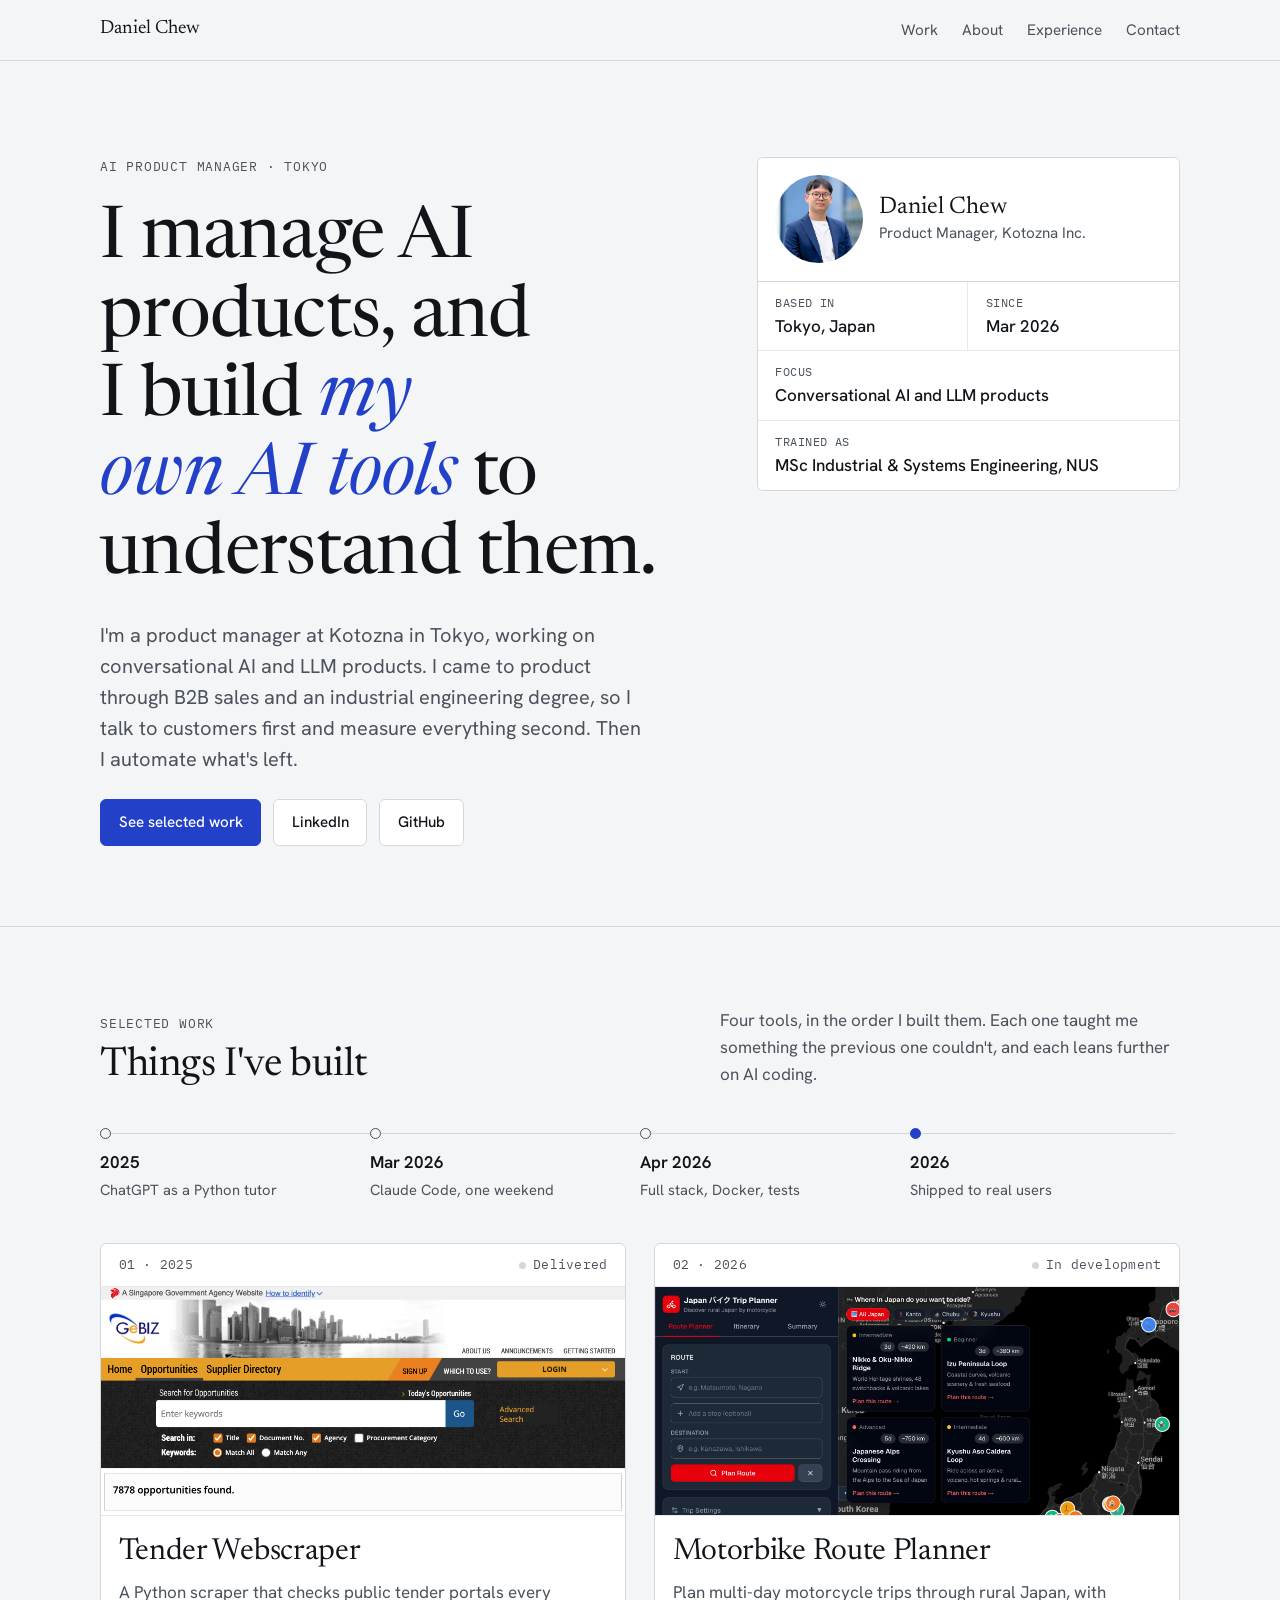
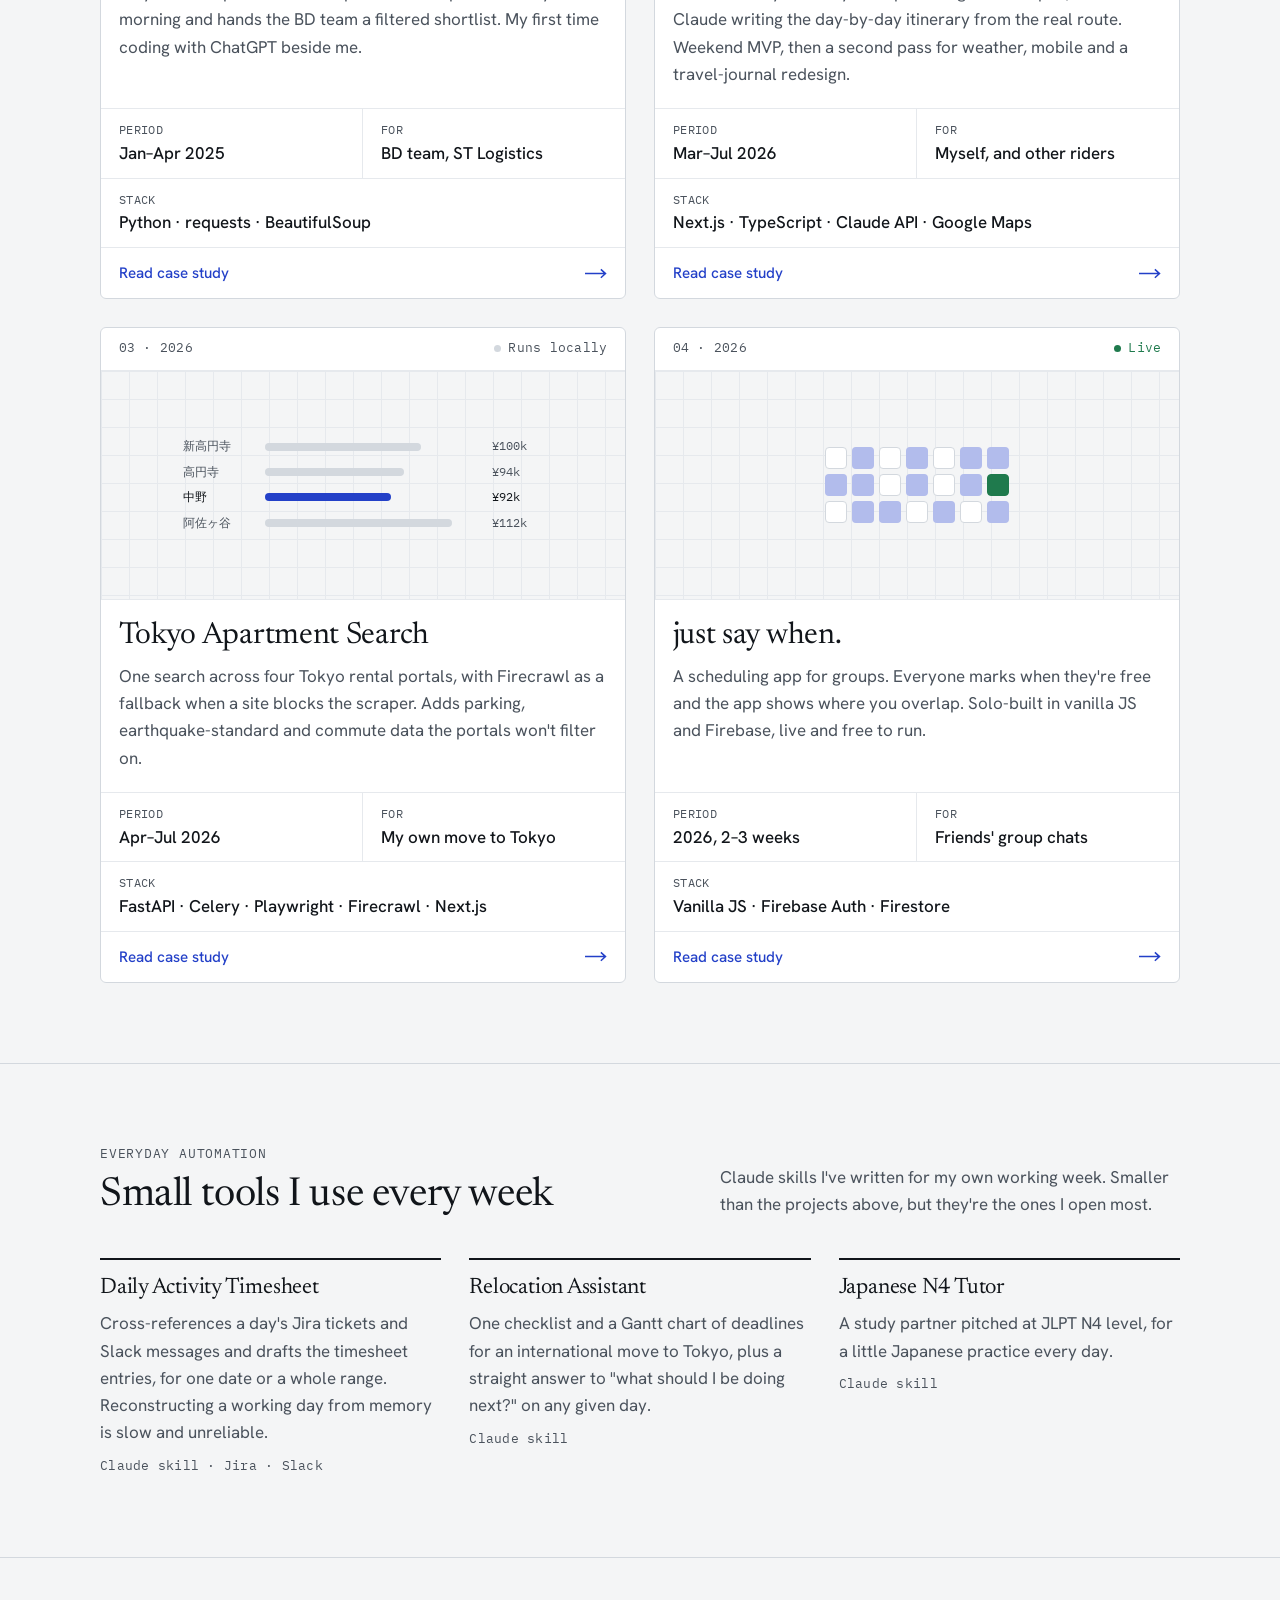
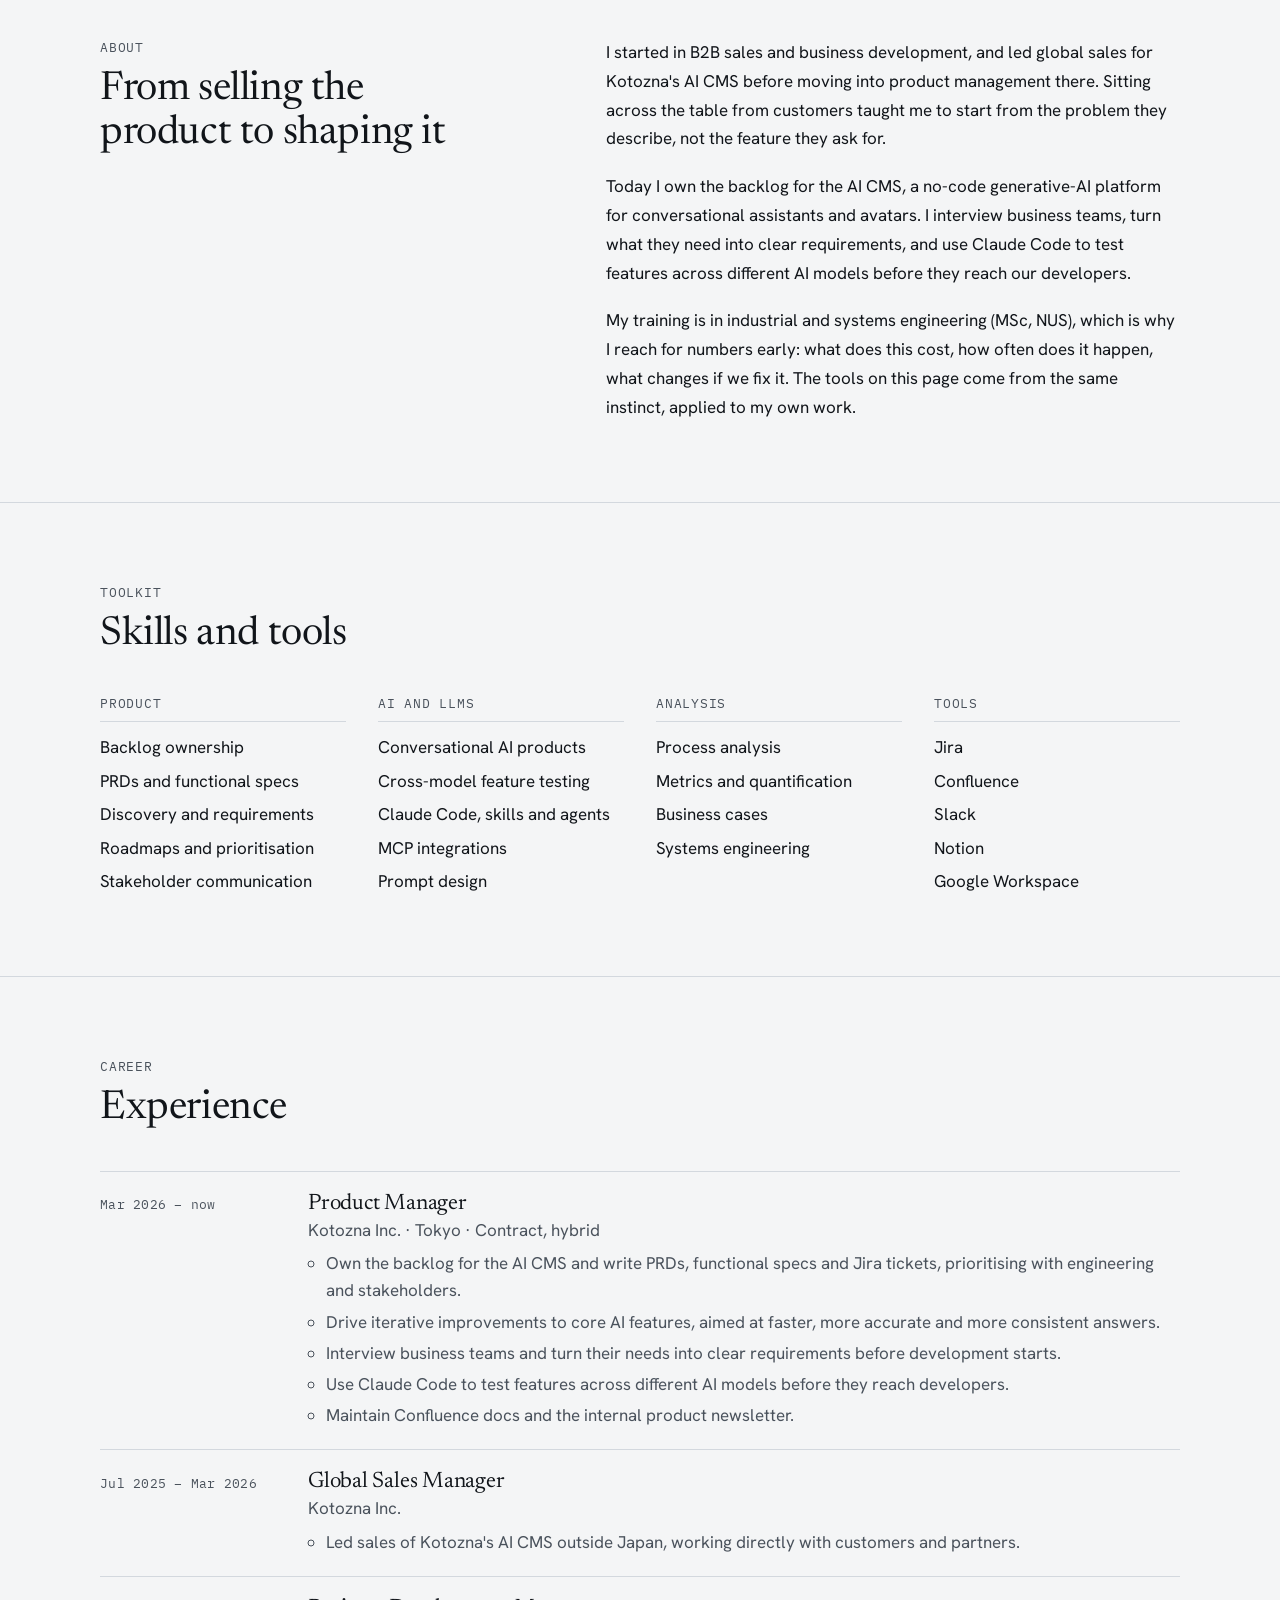
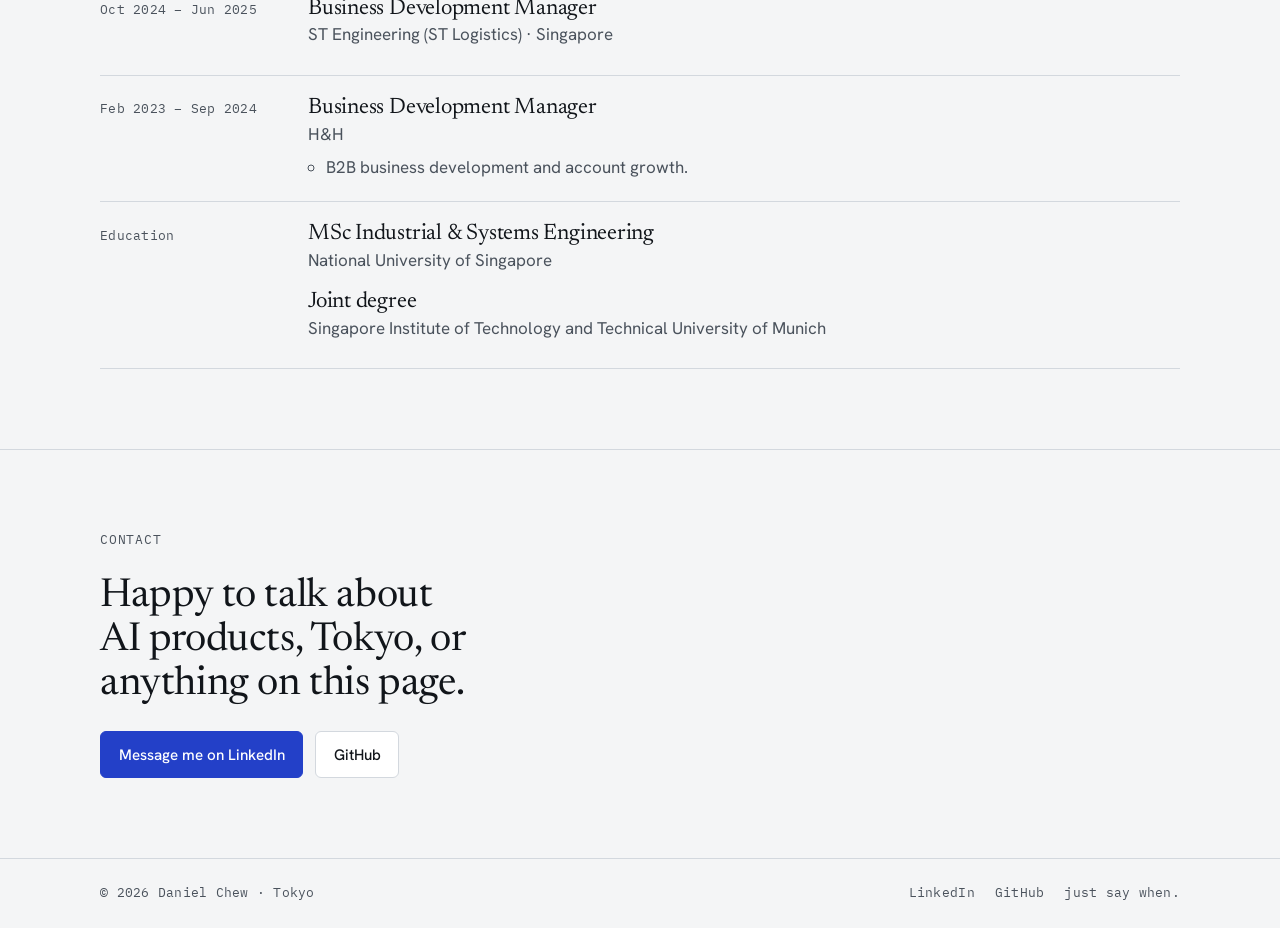
==== commit 95291b59: "Add ST Engineering role; correct Kotozna sales dates - Business Development Manager, ST Engineering " ====
--- a/index.html
+++ b/index.html
@@ -347,13 +347,20 @@
             </div>
           </li>
           <li>
-            <span class="when mono">Until Mar 2026</span>
+            <span class="when mono">Jul 2025 – Mar 2026</span>
             <div>
               <h3>Global Sales Manager</h3>
               <p class="where">Kotozna Inc.</p>
               <ul>
                 <li>Led sales of Kotozna's AI CMS outside Japan, working directly with customers and partners.</li>
               </ul>
+            </div>
+          </li>
+          <li>
+            <span class="when mono">Oct 2024 – Jun 2025</span>
+            <div>
+              <h3>Business Development Manager</h3>
+              <p class="where">ST Engineering (ST Logistics) · Singapore</p>
             </div>
           </li>
           <li>
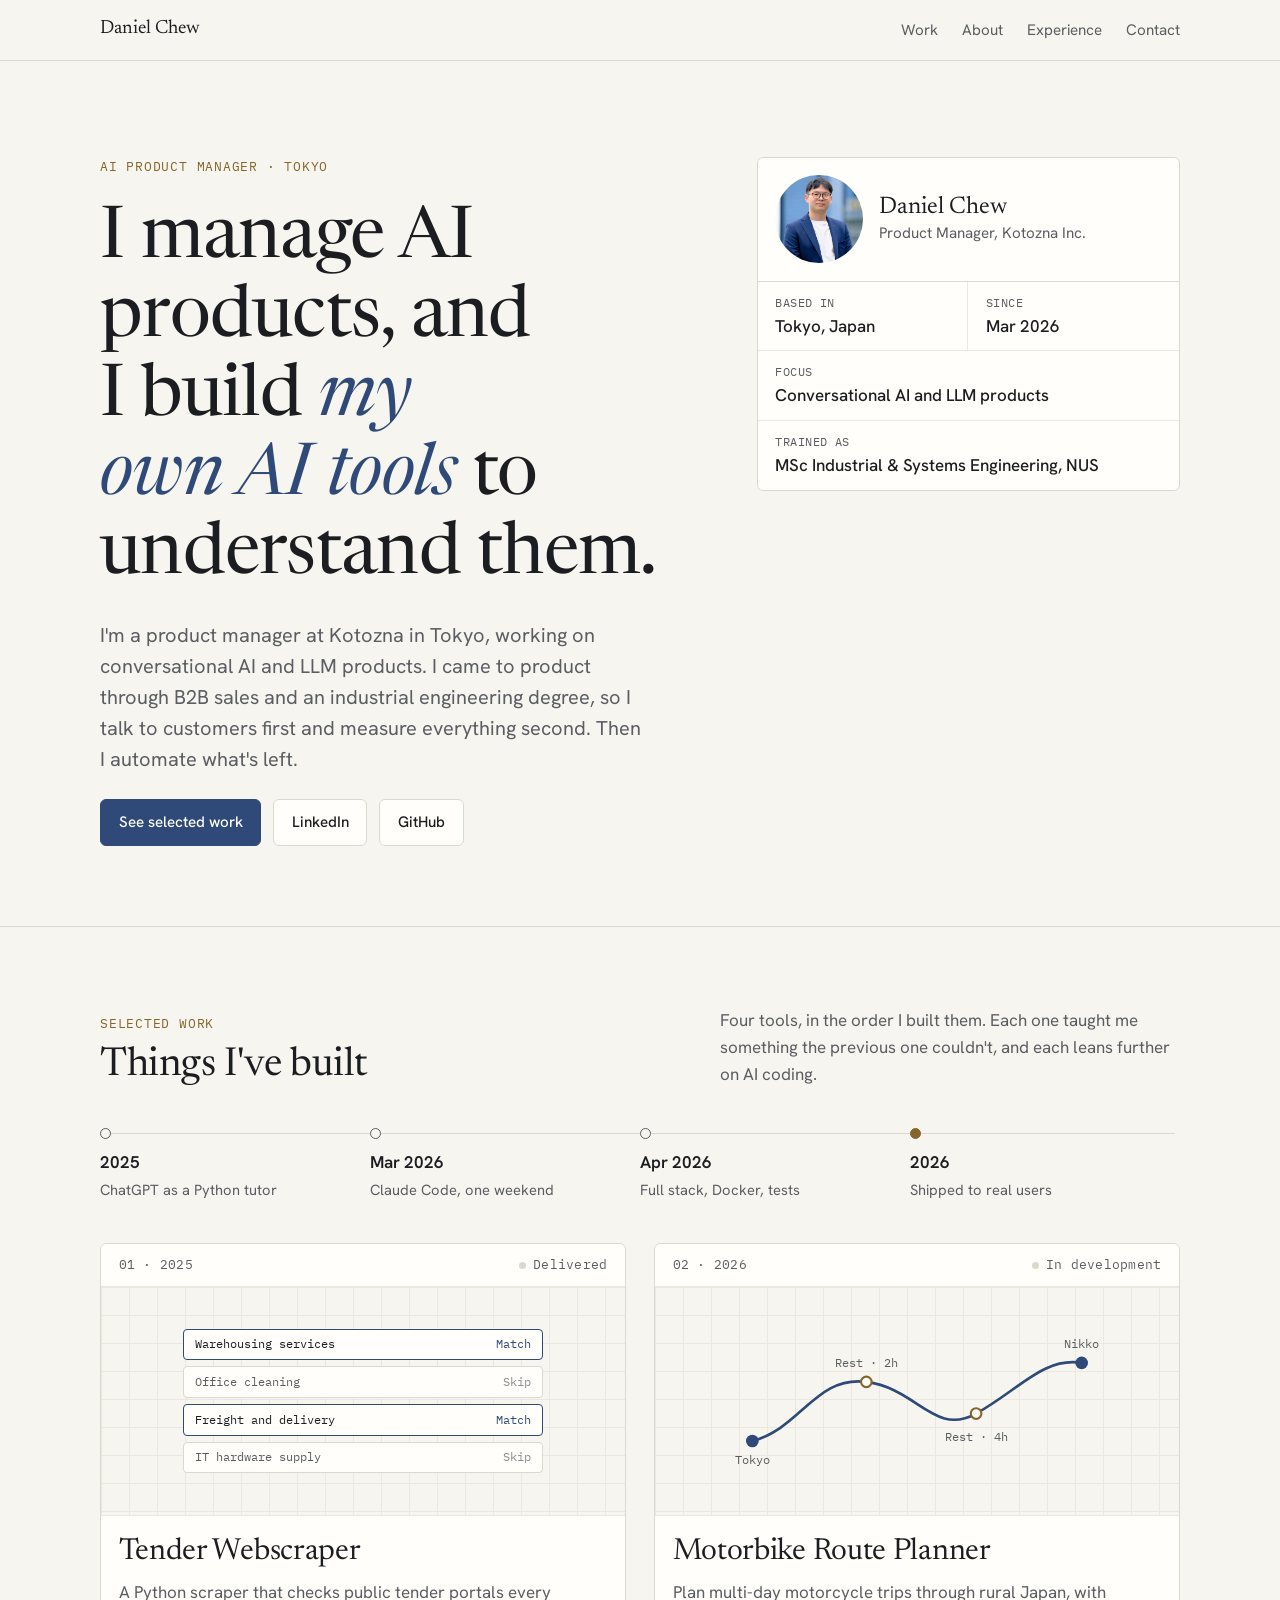
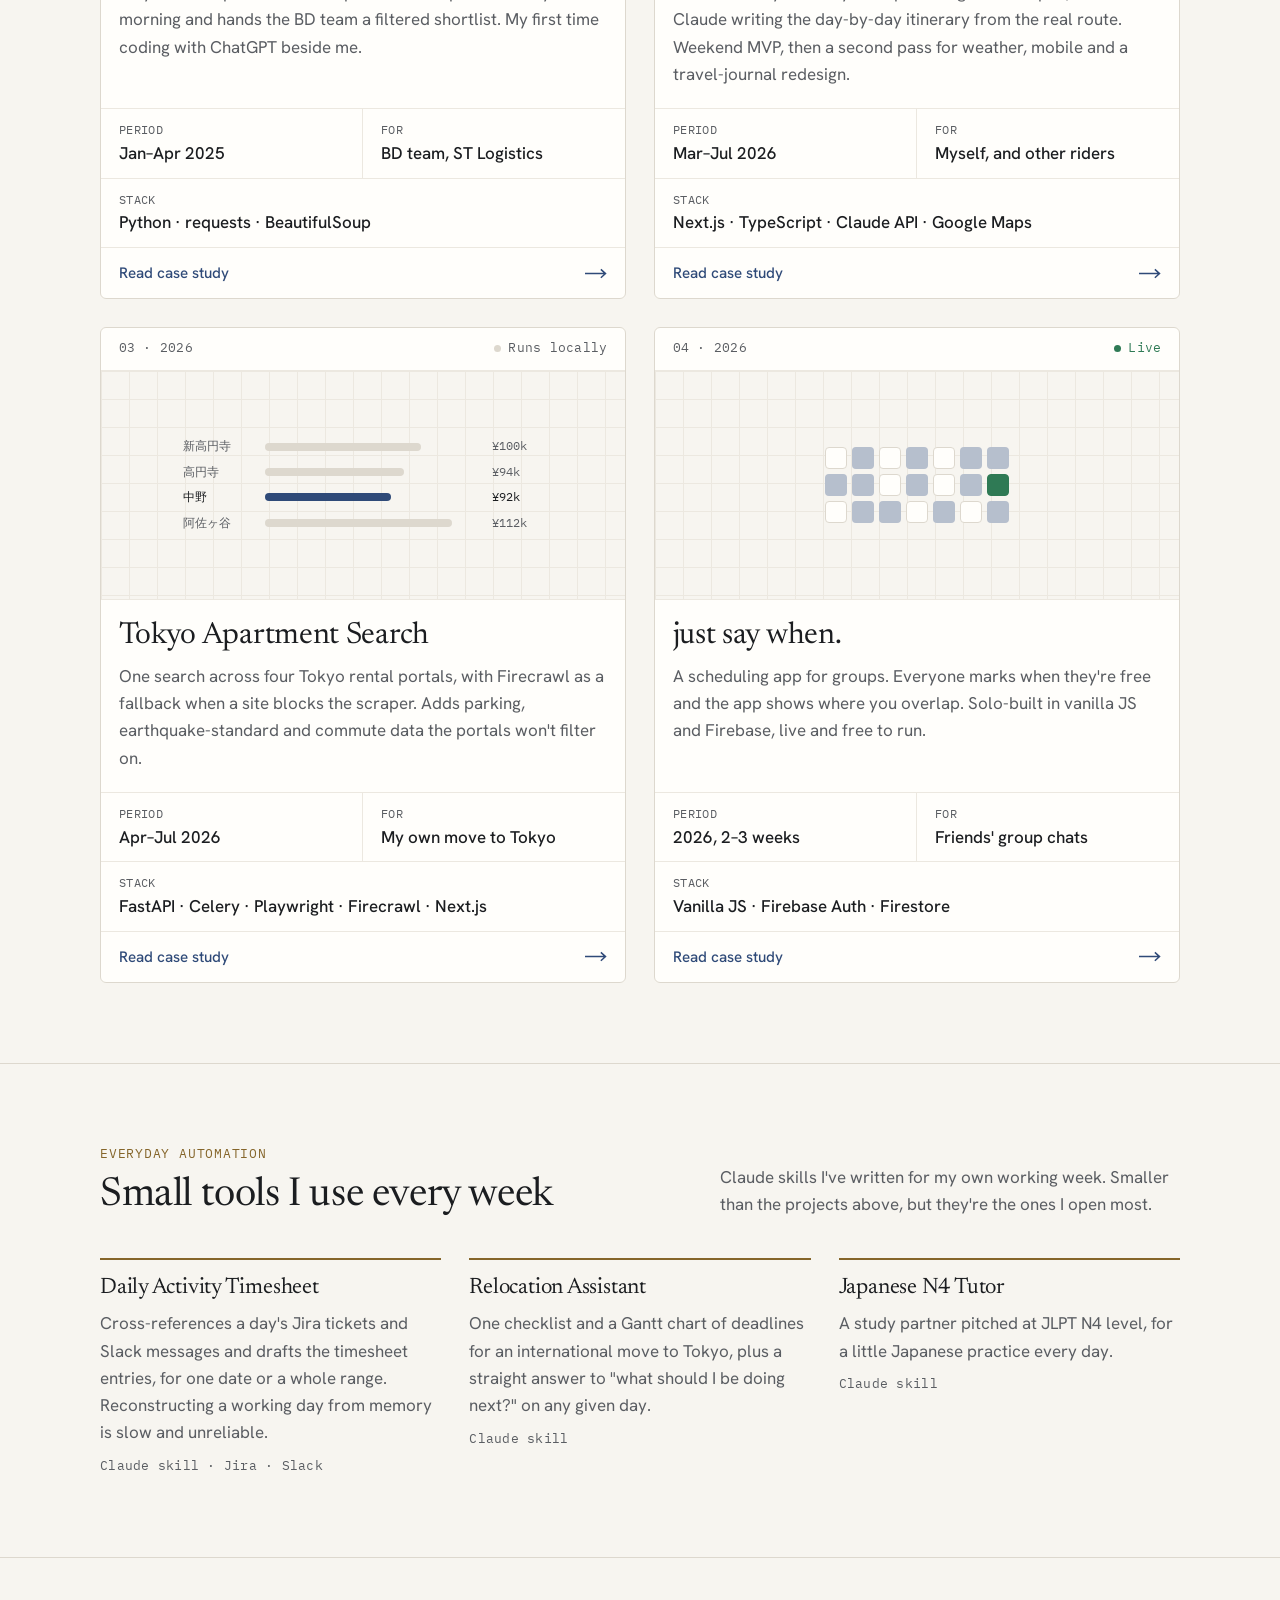
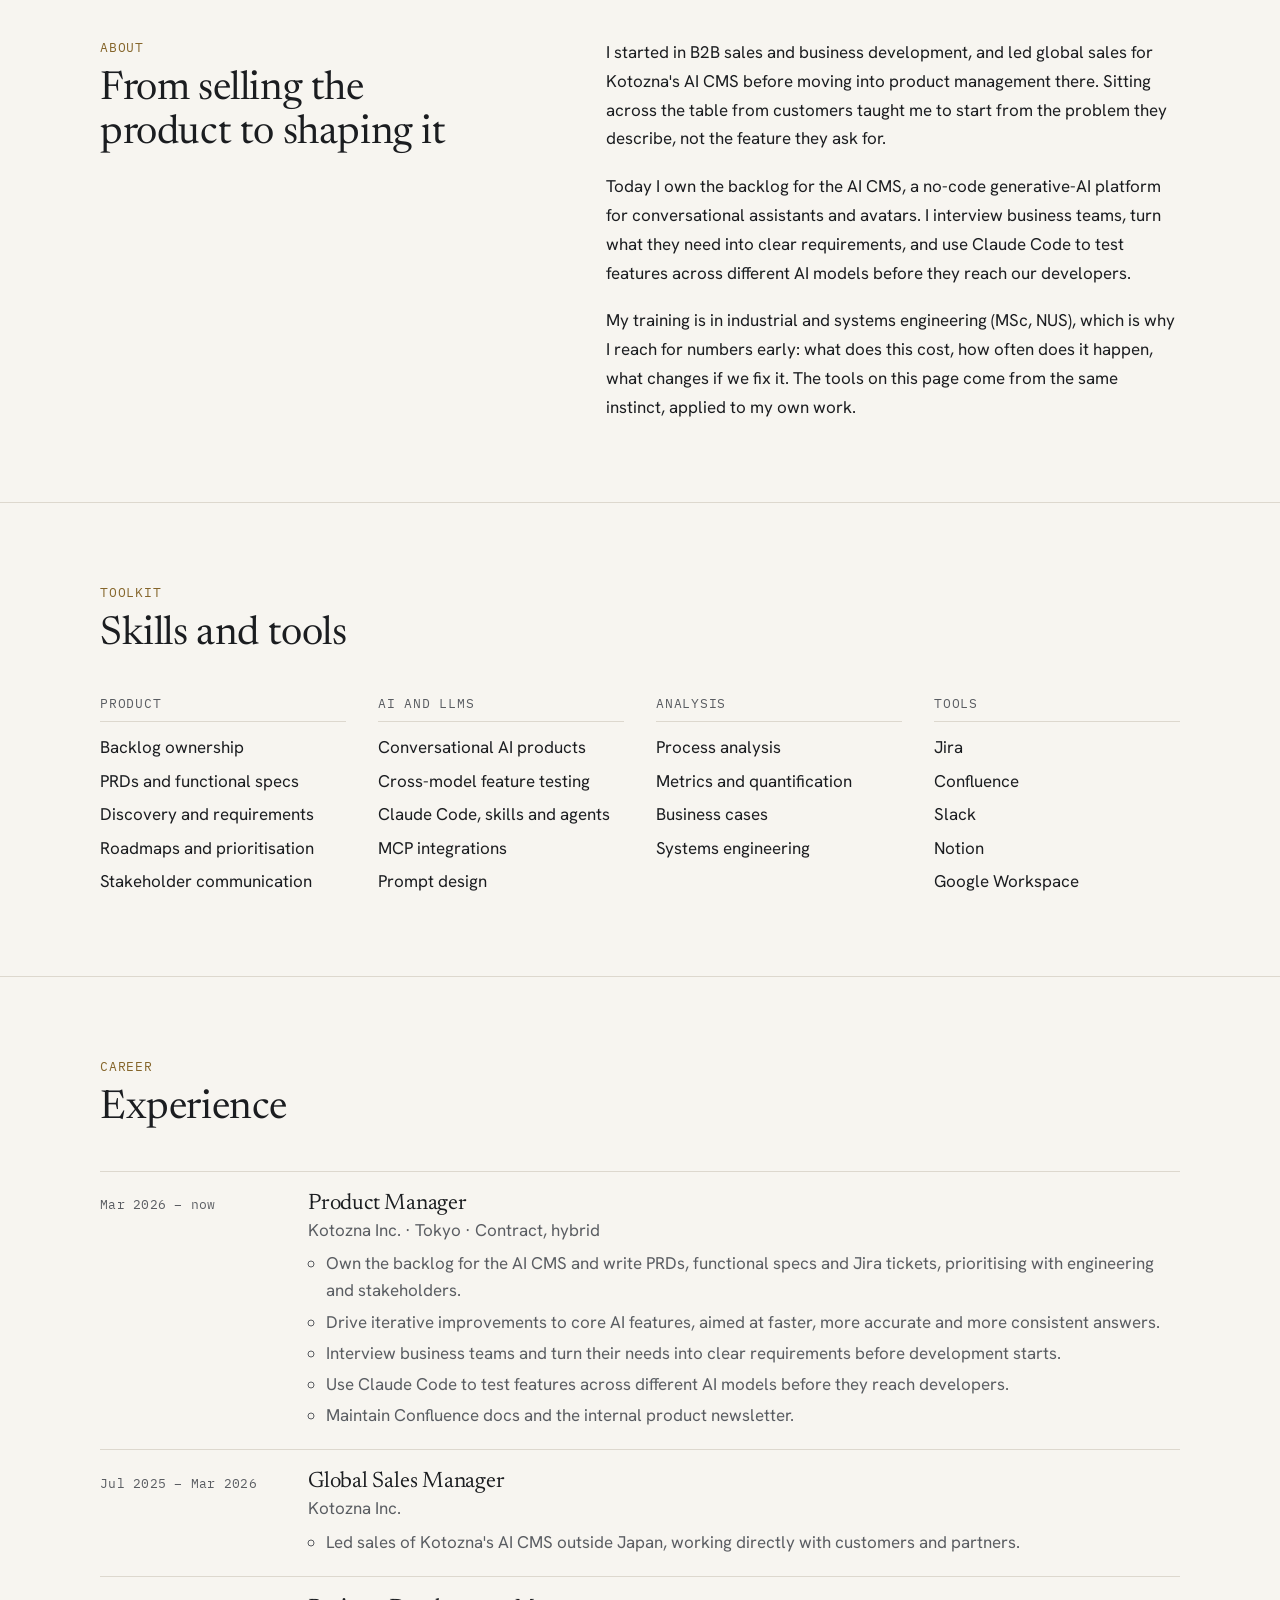
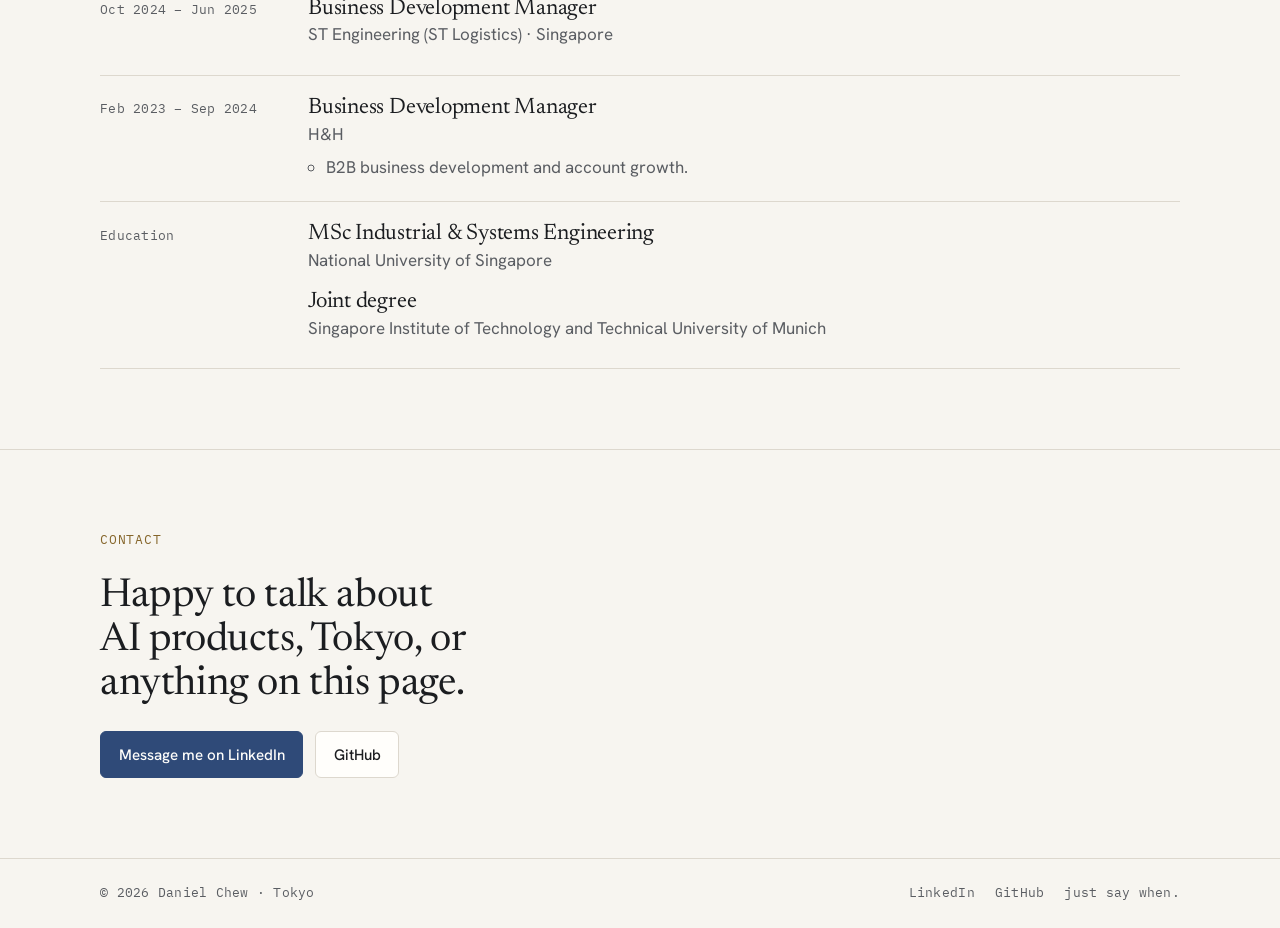
==== commit 7350f979: "Drawn covers for all project cards; screenshots stay in case studies - Tender Webscraper card: filte" ====
--- a/index.html
+++ b/index.html
@@ -90,7 +90,14 @@
               <span class="status">Delivered</span>
             </div>
             <div class="parcel__shot">
-              <img src="img/gebiz-tender-portal.png" alt="GeBIZ tender portal search results" loading="lazy" />
+              <div class="cover" aria-hidden="true">
+                <ul class="cover__list">
+                  <li class="hit"><span>Warehousing services</span><span>Match</span></li>
+                  <li><span>Office cleaning</span><span>Skip</span></li>
+                  <li class="hit"><span>Freight and delivery</span><span>Match</span></li>
+                  <li><span>IT hardware supply</span><span>Skip</span></li>
+                </ul>
+              </div>
             </div>
             <div class="parcel__body">
               <h3 class="parcel__title"><a href="projects/tender-webscraper.html">Tender Webscraper</a></h3>
@@ -116,7 +123,19 @@
               <span class="status">In development</span>
             </div>
             <div class="parcel__shot">
-              <img src="img/japan-trip-planner-routes.png" alt="Route planner showing a map of Japan and pre-built motorcycle routes" loading="lazy" />
+              <div class="cover" aria-hidden="true">
+                <svg class="cover__route" viewBox="0 0 360 140">
+                  <path class="road" d="M24 108 C 70 96, 84 46, 132 52 S 196 104, 236 82 S 300 28, 336 34" />
+                  <circle class="stop" cx="24" cy="108" r="6" />
+                  <circle class="rest" cx="132" cy="52" r="5" />
+                  <circle class="rest" cx="236" cy="82" r="5" />
+                  <circle class="stop" cx="336" cy="34" r="6" />
+                  <text x="24" y="130">Tokyo</text>
+                  <text x="132" y="38">Rest · 2h</text>
+                  <text x="236" y="108">Rest · 4h</text>
+                  <text x="336" y="20">Nikko</text>
+                </svg>
+              </div>
             </div>
             <div class="parcel__body">
               <h3 class="parcel__title"><a href="projects/japan-trip-planner.html">Motorbike Route Planner</a></h3>
--- a/css/style.css
+++ b/css/style.css
@@ -1,19 +1,21 @@
 /* ============================================================
-   Daniel Chew — Cobalt
+   Daniel Chew — Off-white
    Layout: one quiet column. Intro and profile card, selected
    work as labelled project cards, small tools, about, skills,
-   experience, contact. Light, cool greys with one cobalt accent.
+   experience, contact. Warm off-white paper, graphite ink,
+   deep slate-blue accent with a brass second accent for marks.
    ============================================================ */
 :root {
-  --bg:      #F4F5F6;
-  --surface: #FFFFFF;
-  --ink:     #11151A;
-  --ink-2:   #4A525C;
-  --rule:    #D3D8DE;
-  --rule-2:  #E6E9ED;
-  --accent:  #2340C8;
-  --on-accent: #FFFFFF;
-  --live:    #1F7A4D;
+  --bg:      #F7F5F0;
+  --surface: #FFFEFB;
+  --ink:     #1B1D20;
+  --ink-2:   #5A5D62;
+  --rule:    #DDD8CE;
+  --rule-2:  #ECE8E0;
+  --accent:  #2F4A78;
+  --accent-2: #85652A;
+  --on-accent: #FFFEFB;
+  --live:    #2F7A55;
 
   --display: 'Newsreader', Georgia, 'Times New Roman', serif;
   --body:    'Hanken Grotesk', 'Helvetica Neue', Arial, sans-serif;
@@ -32,15 +34,15 @@
 
 @media (prefers-color-scheme: dark) {
   :root:not([data-theme="light"]) {
-    --bg: #101317; --surface: #171B20; --ink: #EDEFF2; --ink-2: #B3BAC3;
-    --rule: #2B323A; --rule-2: #20262C; --accent: #8EA2FF; --on-accent: #101317;
-    --live: #5CC596; color-scheme: dark;
+    --bg: #151514; --surface: #1D1D1B; --ink: #EEEBE4; --ink-2: #B5B1A8;
+    --rule: #33322E; --rule-2: #262624; --accent: #9DB4DE; --accent-2: #D2B072;
+    --on-accent: #151514; --live: #6CC59A; color-scheme: dark;
   }
 }
 :root[data-theme="dark"] {
-  --bg: #101317; --surface: #171B20; --ink: #EDEFF2; --ink-2: #B3BAC3;
-  --rule: #2B323A; --rule-2: #20262C; --accent: #8EA2FF; --on-accent: #101317;
-  --live: #5CC596; color-scheme: dark;
+  --bg: #151514; --surface: #1D1D1B; --ink: #EEEBE4; --ink-2: #B5B1A8;
+  --rule: #33322E; --rule-2: #262624; --accent: #9DB4DE; --accent-2: #D2B072;
+  --on-accent: #151514; --live: #6CC59A; color-scheme: dark;
 }
 
 /* ── Base ───────────────────────────────────── */
@@ -105,7 +107,7 @@
   font-size: var(--step--1);
   letter-spacing: 0.06em;
   text-transform: uppercase;
-  color: var(--ink-2);
+  color: var(--accent-2);
 }
 
 /* ── Top bar ────────────────────────────────── */
@@ -266,6 +268,9 @@
   border-top: 1px solid var(--rule);
 }
 
+/* Keep anchored headings clear of the sticky top bar */
+section[id] { scroll-margin-top: 4.5rem; }
+
 .section__head {
   display: flex;
   justify-content: space-between;
@@ -320,7 +325,7 @@
   background: var(--bg);
 }
 
-.progression li:last-child::before { background: var(--accent); border-color: var(--accent); }
+.progression li:last-child::before { background: var(--accent-2); border-color: var(--accent-2); }
 
 .progression b { display: block; font-weight: 600; }
 
@@ -425,6 +430,52 @@
 .cover__slots i.on { background: color-mix(in srgb, var(--accent) 35%, var(--surface)); border-color: transparent; }
 .cover__slots i.all { background: var(--live); border-color: var(--live); }
 
+.cover__list {
+  list-style: none;
+  margin: 0;
+  padding: 0;
+  display: grid;
+  gap: 6px;
+  width: min(80%, 360px);
+}
+
+.cover__list li {
+  display: flex;
+  justify-content: space-between;
+  gap: 1rem;
+  padding: 0.35rem 0.7rem;
+  border: 1px solid var(--rule);
+  border-radius: 4px;
+  background: var(--surface);
+  font-family: var(--mono);
+  font-size: 0.72rem;
+  color: var(--ink-2);
+}
+
+.cover__list li span:last-child { opacity: 0.7; }
+
+.cover__list li.hit { border-color: var(--accent); color: var(--ink); }
+.cover__list li.hit span:last-child { color: var(--accent); opacity: 1; }
+
+.cover__route { width: min(86%, 380px); height: auto; overflow: visible; }
+
+.cover__route .road {
+  fill: none;
+  stroke: var(--accent);
+  stroke-width: 2.5;
+  stroke-linecap: round;
+}
+
+.cover__route .stop { fill: var(--accent); }
+.cover__route .rest { fill: var(--surface); stroke: var(--accent-2); stroke-width: 2; }
+
+.cover__route text {
+  fill: var(--ink-2);
+  font-family: var(--mono);
+  font-size: 11px;
+  text-anchor: middle;
+}
+
 .cover__rents {
   display: grid;
   gap: 7px;
@@ -503,7 +554,7 @@
   gap: 0.6rem;
   align-content: start;
   padding-top: 1rem;
-  border-top: 2px solid var(--ink);
+  border-top: 2px solid var(--accent-2);
   min-width: 0;
 }
 
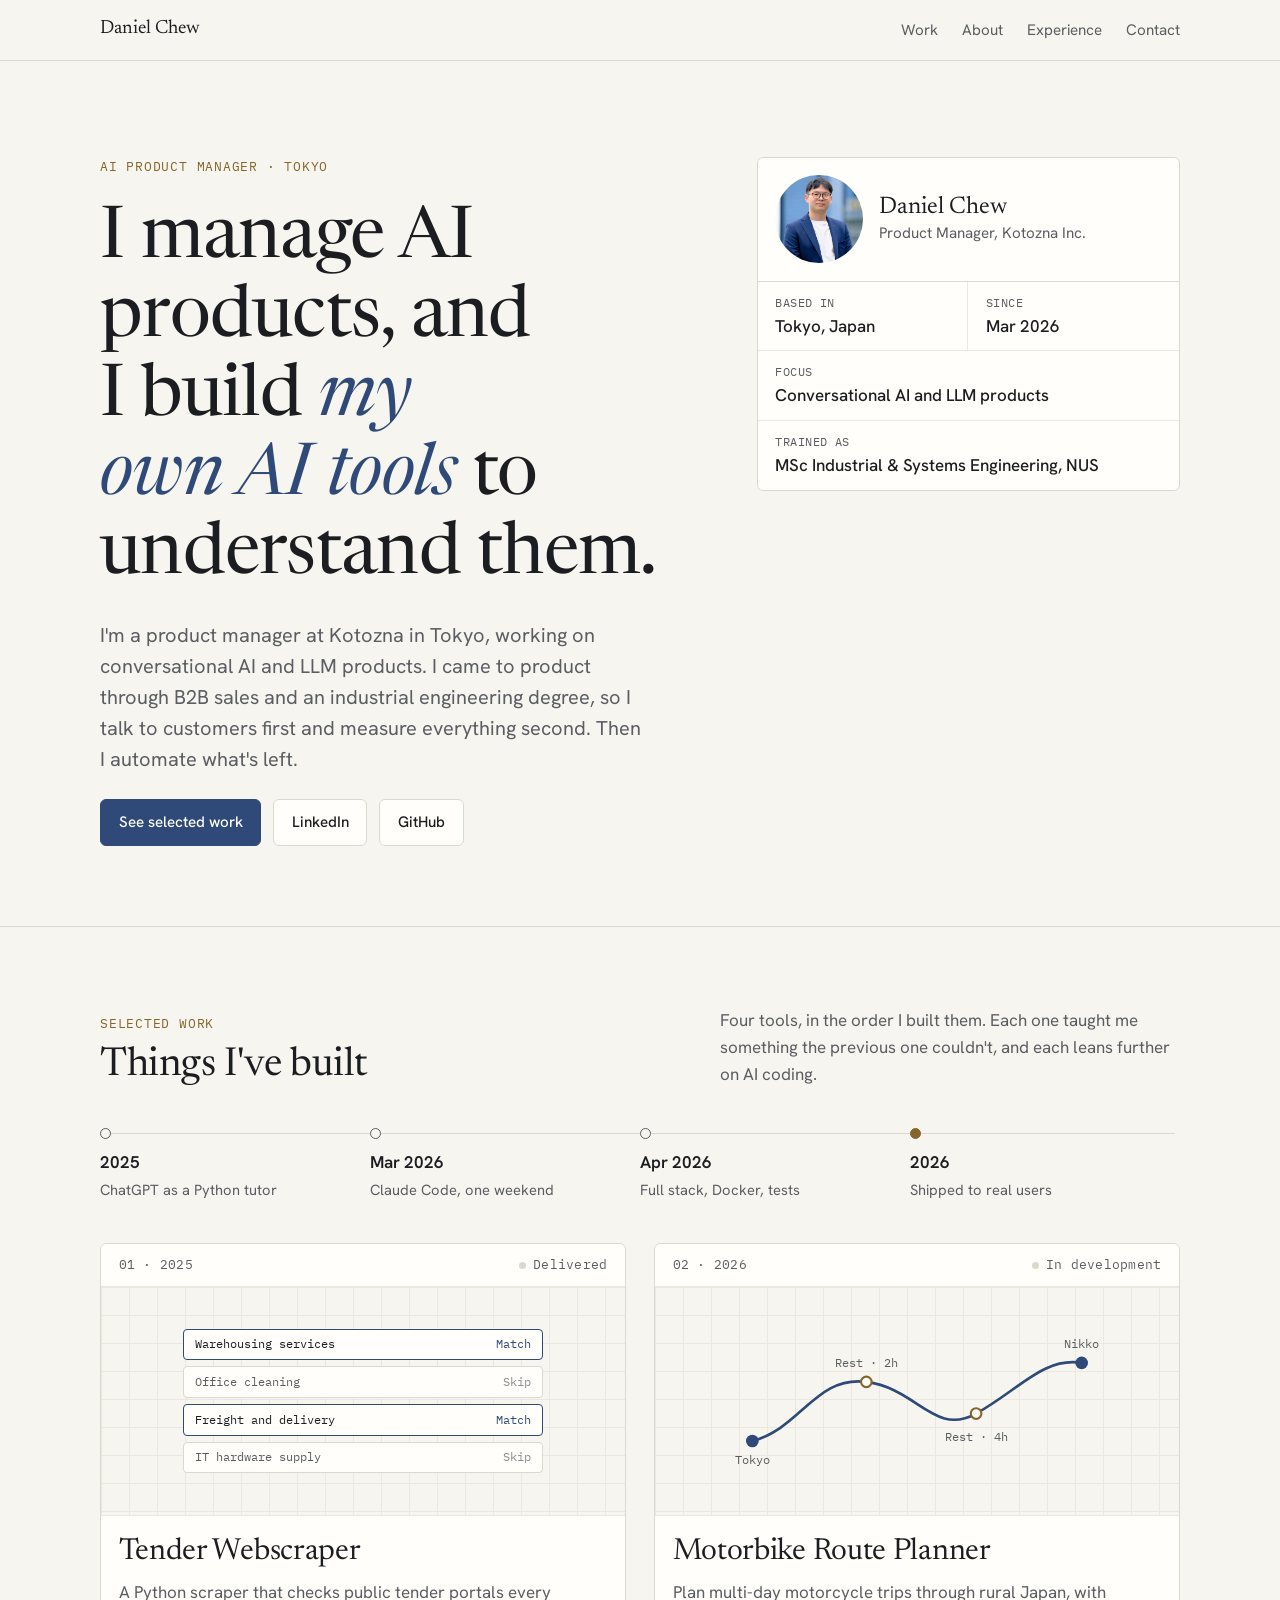
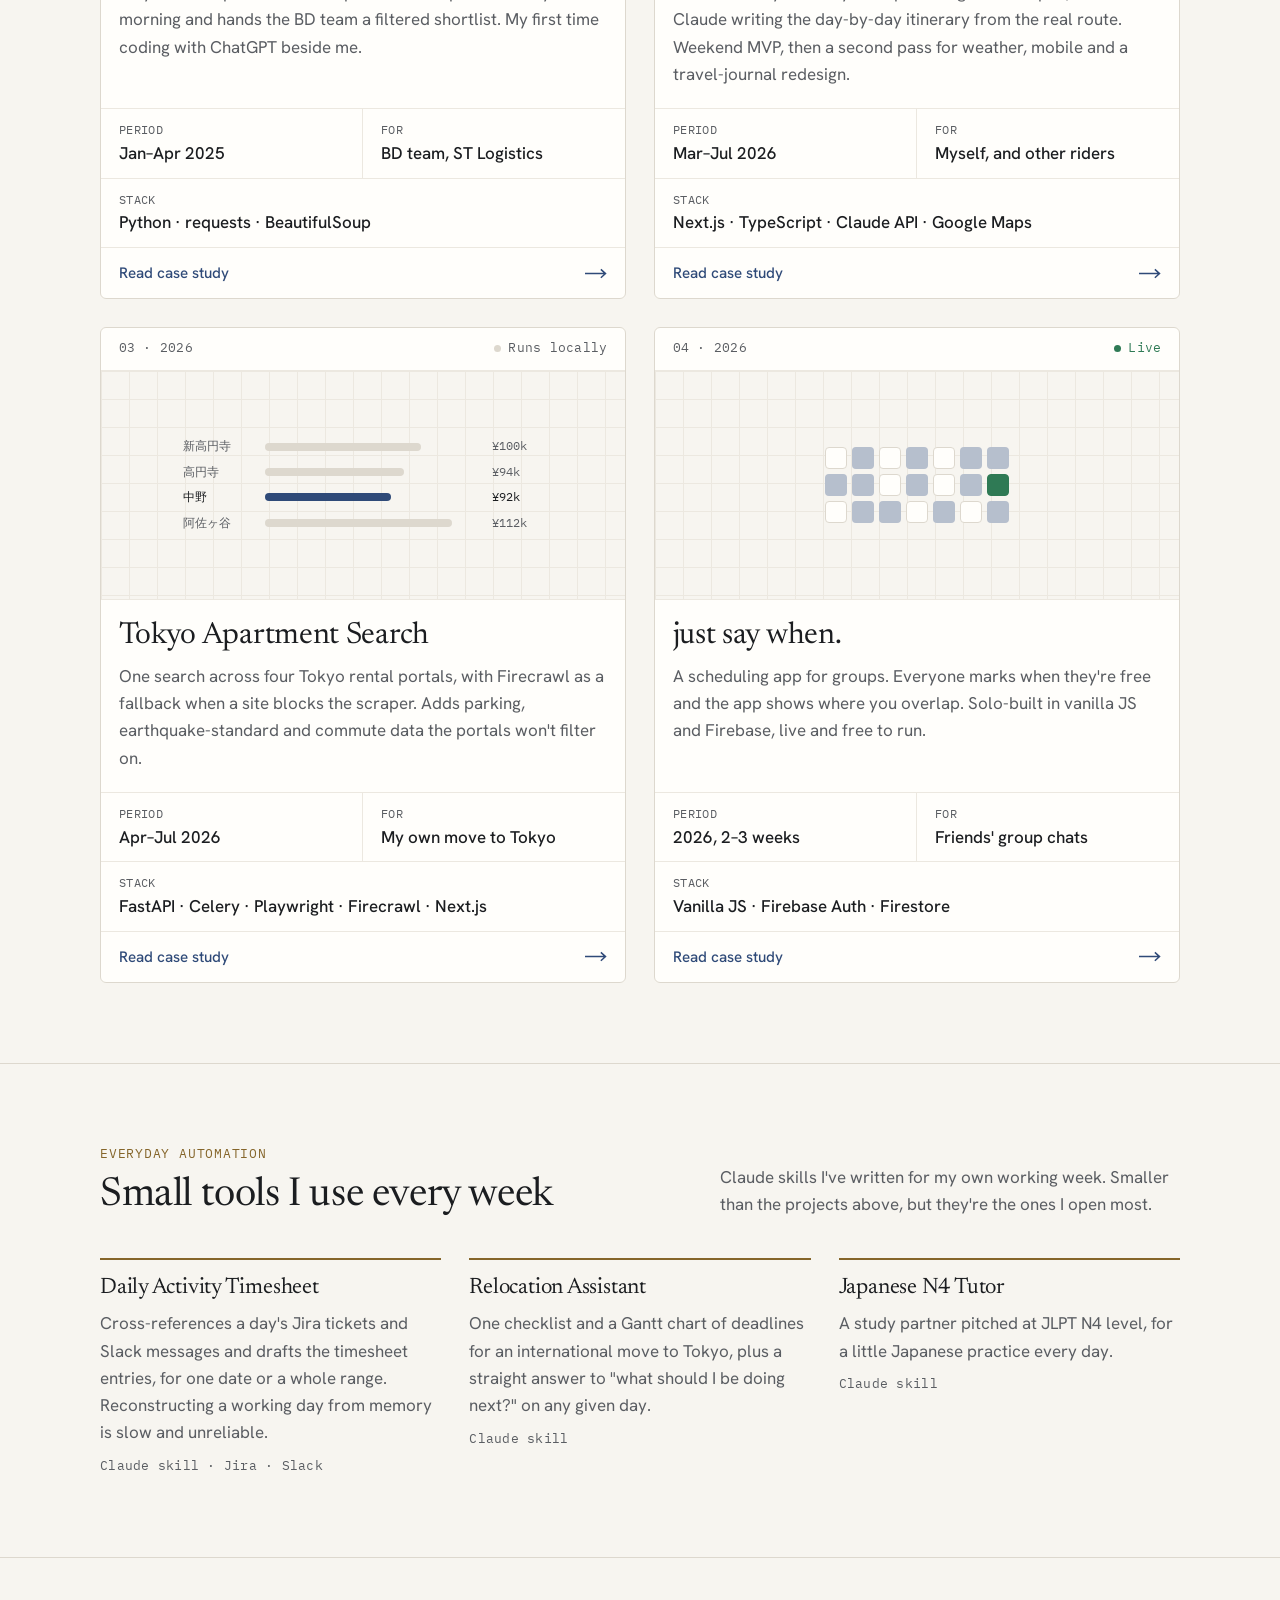
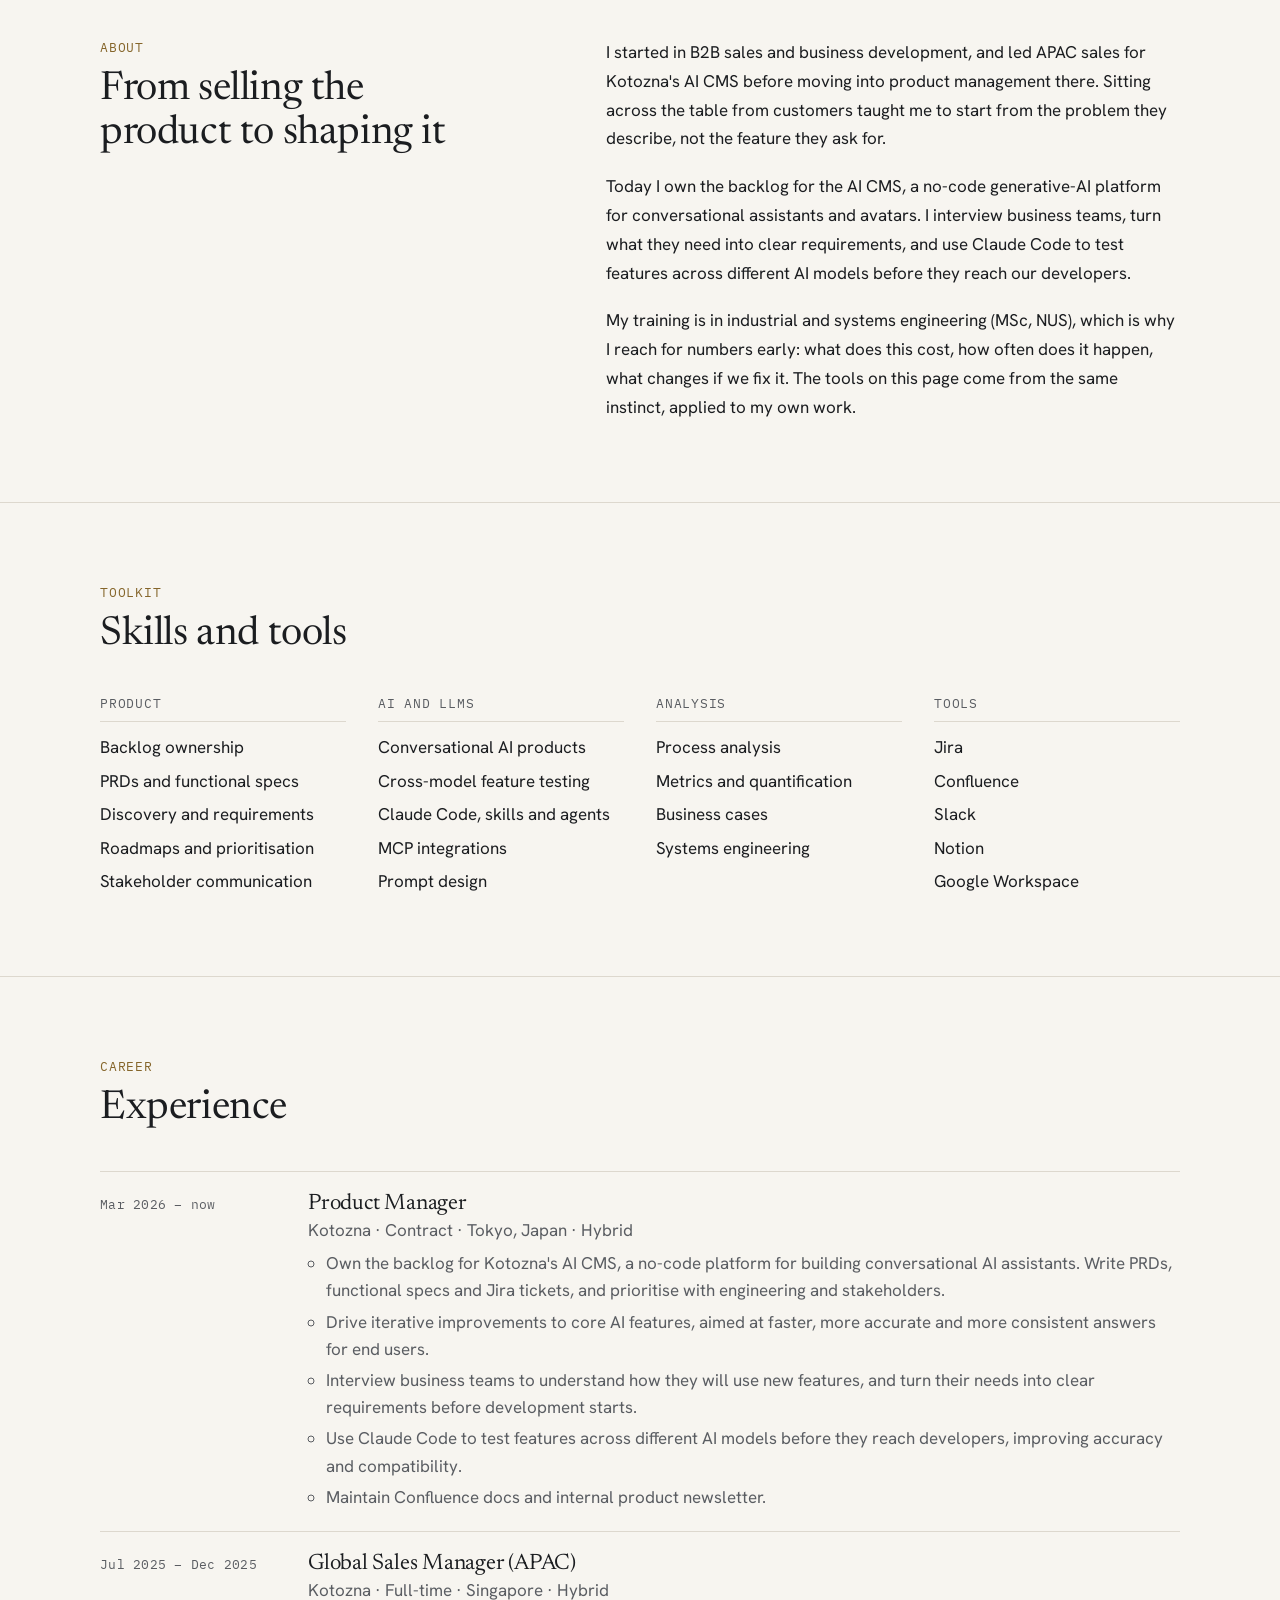
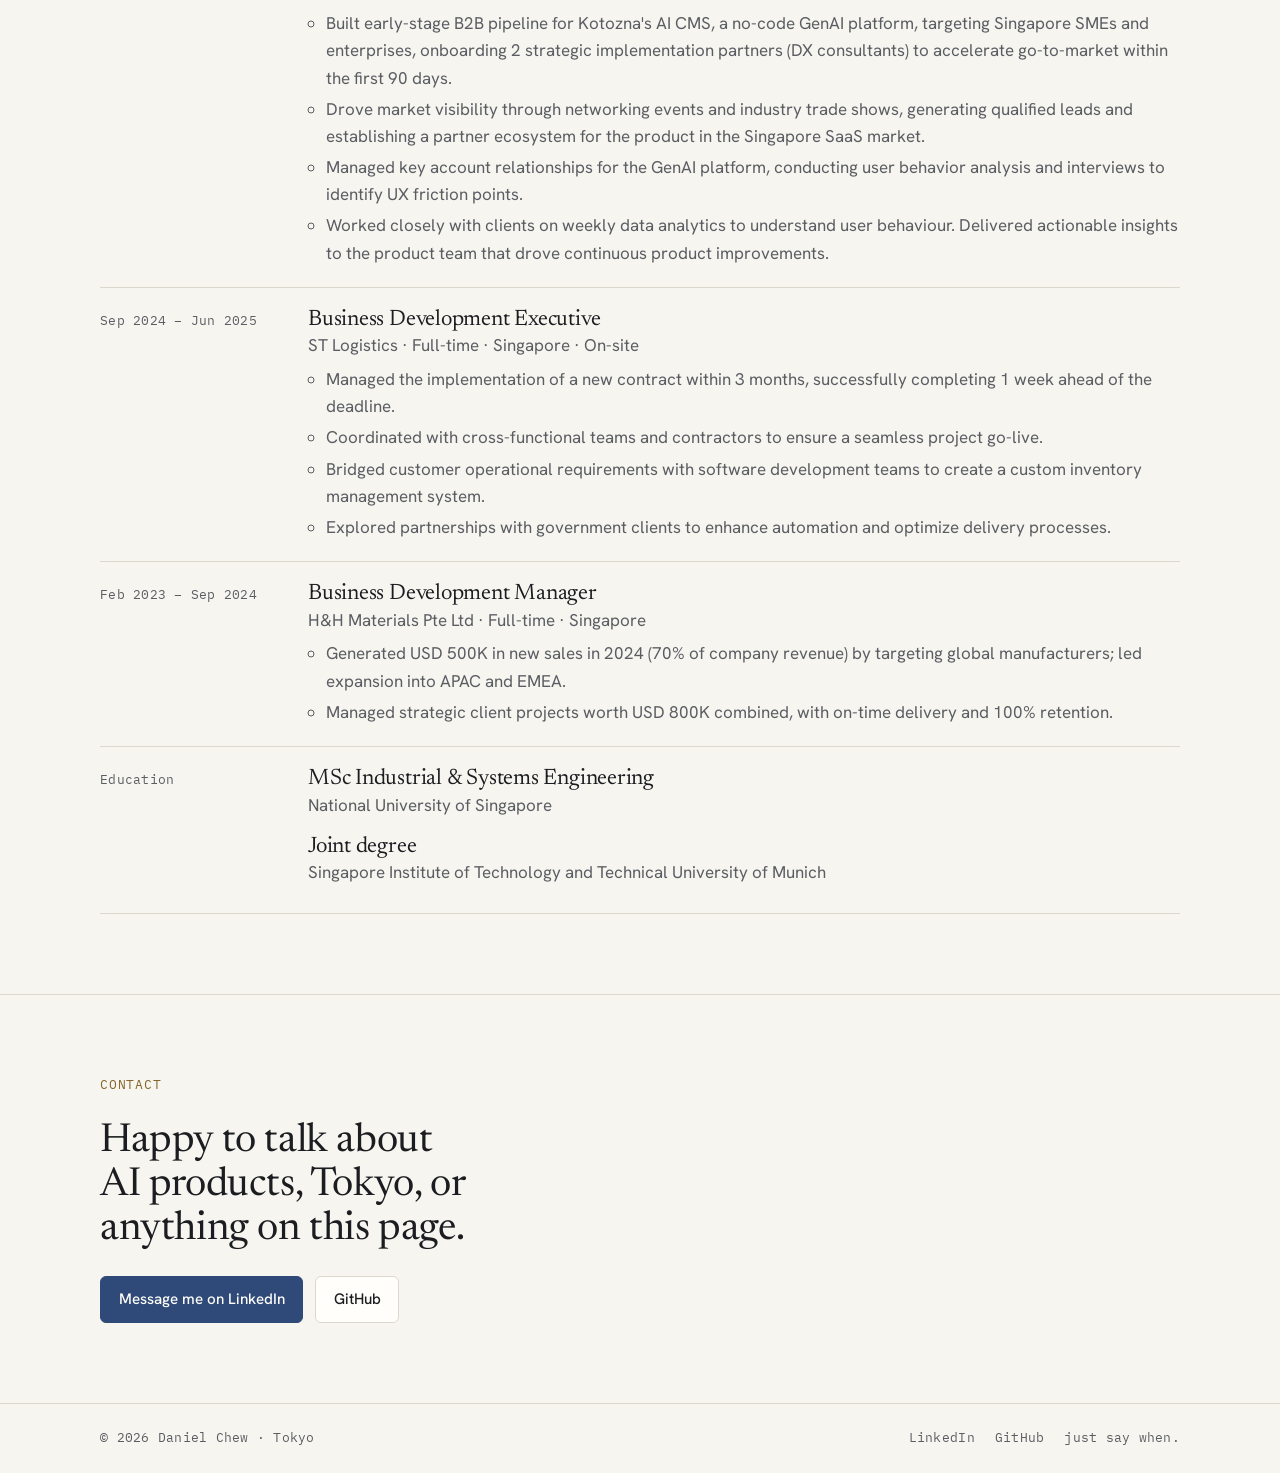
==== commit 307e2bdd: "Experience: match LinkedIn wording and dates - Product Manager, Kotozna: updated bullets - Global Sa" ====
--- a/index.html
+++ b/index.html
@@ -268,7 +268,7 @@
         </div>
         <div class="prose">
           <p>
-            I started in B2B sales and business development, and led global sales for
+            I started in B2B sales and business development, and led APAC sales for
             Kotozna's AI CMS before moving into product management there. Sitting across the
             table from customers taught me to start from the problem they describe, not the
             feature they ask for.
@@ -355,40 +355,50 @@
             <span class="when mono">Mar 2026 – now</span>
             <div>
               <h3>Product Manager</h3>
-              <p class="where">Kotozna Inc. · Tokyo · Contract, hybrid</p>
+              <p class="where">Kotozna · Contract · Tokyo, Japan · Hybrid</p>
               <ul>
-                <li>Own the backlog for the AI CMS and write PRDs, functional specs and Jira tickets, prioritising with engineering and stakeholders.</li>
-                <li>Drive iterative improvements to core AI features, aimed at faster, more accurate and more consistent answers.</li>
-                <li>Interview business teams and turn their needs into clear requirements before development starts.</li>
-                <li>Use Claude Code to test features across different AI models before they reach developers.</li>
-                <li>Maintain Confluence docs and the internal product newsletter.</li>
+                <li>Own the backlog for Kotozna's AI CMS, a no-code platform for building conversational AI assistants. Write PRDs, functional specs and Jira tickets, and prioritise with engineering and stakeholders.</li>
+                <li>Drive iterative improvements to core AI features, aimed at faster, more accurate and more consistent answers for end users.</li>
+                <li>Interview business teams to understand how they will use new features, and turn their needs into clear requirements before development starts.</li>
+                <li>Use Claude Code to test features across different AI models before they reach developers, improving accuracy and compatibility.</li>
+                <li>Maintain Confluence docs and internal product newsletter.</li>
               </ul>
             </div>
           </li>
           <li>
-            <span class="when mono">Jul 2025 – Mar 2026</span>
+            <span class="when mono">Jul 2025 – Dec 2025</span>
             <div>
-              <h3>Global Sales Manager</h3>
-              <p class="where">Kotozna Inc.</p>
+              <h3>Global Sales Manager (APAC)</h3>
+              <p class="where">Kotozna · Full-time · Singapore · Hybrid</p>
               <ul>
-                <li>Led sales of Kotozna's AI CMS outside Japan, working directly with customers and partners.</li>
+                <li>Built early-stage B2B pipeline for Kotozna's AI CMS, a no-code GenAI platform, targeting Singapore SMEs and enterprises, onboarding 2 strategic implementation partners (DX consultants) to accelerate go-to-market within the first 90 days.</li>
+                <li>Drove market visibility through networking events and industry trade shows, generating qualified leads and establishing a partner ecosystem for the product in the Singapore SaaS market.</li>
+                <li>Managed key account relationships for the GenAI platform, conducting user behavior analysis and interviews to identify UX friction points.</li>
+                <li>Worked closely with clients on weekly data analytics to understand user behaviour. Delivered actionable insights to the product team that drove continuous product improvements.</li>
               </ul>
             </div>
           </li>
           <li>
-            <span class="when mono">Oct 2024 – Jun 2025</span>
+            <span class="when mono">Sep 2024 – Jun 2025</span>
             <div>
-              <h3>Business Development Manager</h3>
-              <p class="where">ST Engineering (ST Logistics) · Singapore</p>
+              <h3>Business Development Executive</h3>
+              <p class="where">ST Logistics · Full-time · Singapore · On-site</p>
+              <ul>
+                <li>Managed the implementation of a new contract within 3 months, successfully completing 1 week ahead of the deadline.</li>
+                <li>Coordinated with cross-functional teams and contractors to ensure a seamless project go-live.</li>
+                <li>Bridged customer operational requirements with software development teams to create a custom inventory management system.</li>
+                <li>Explored partnerships with government clients to enhance automation and optimize delivery processes.</li>
+              </ul>
             </div>
           </li>
           <li>
             <span class="when mono">Feb 2023 – Sep 2024</span>
             <div>
               <h3>Business Development Manager</h3>
-              <p class="where">H&amp;H</p>
+              <p class="where">H&amp;H Materials Pte Ltd · Full-time · Singapore</p>
               <ul>
-                <li>B2B business development and account growth.</li>
+                <li>Generated USD 500K in new sales in 2024 (70% of company revenue) by targeting global manufacturers; led expansion into APAC and EMEA.</li>
+                <li>Managed strategic client projects worth USD 800K combined, with on-time delivery and 100% retention.</li>
               </ul>
             </div>
           </li>
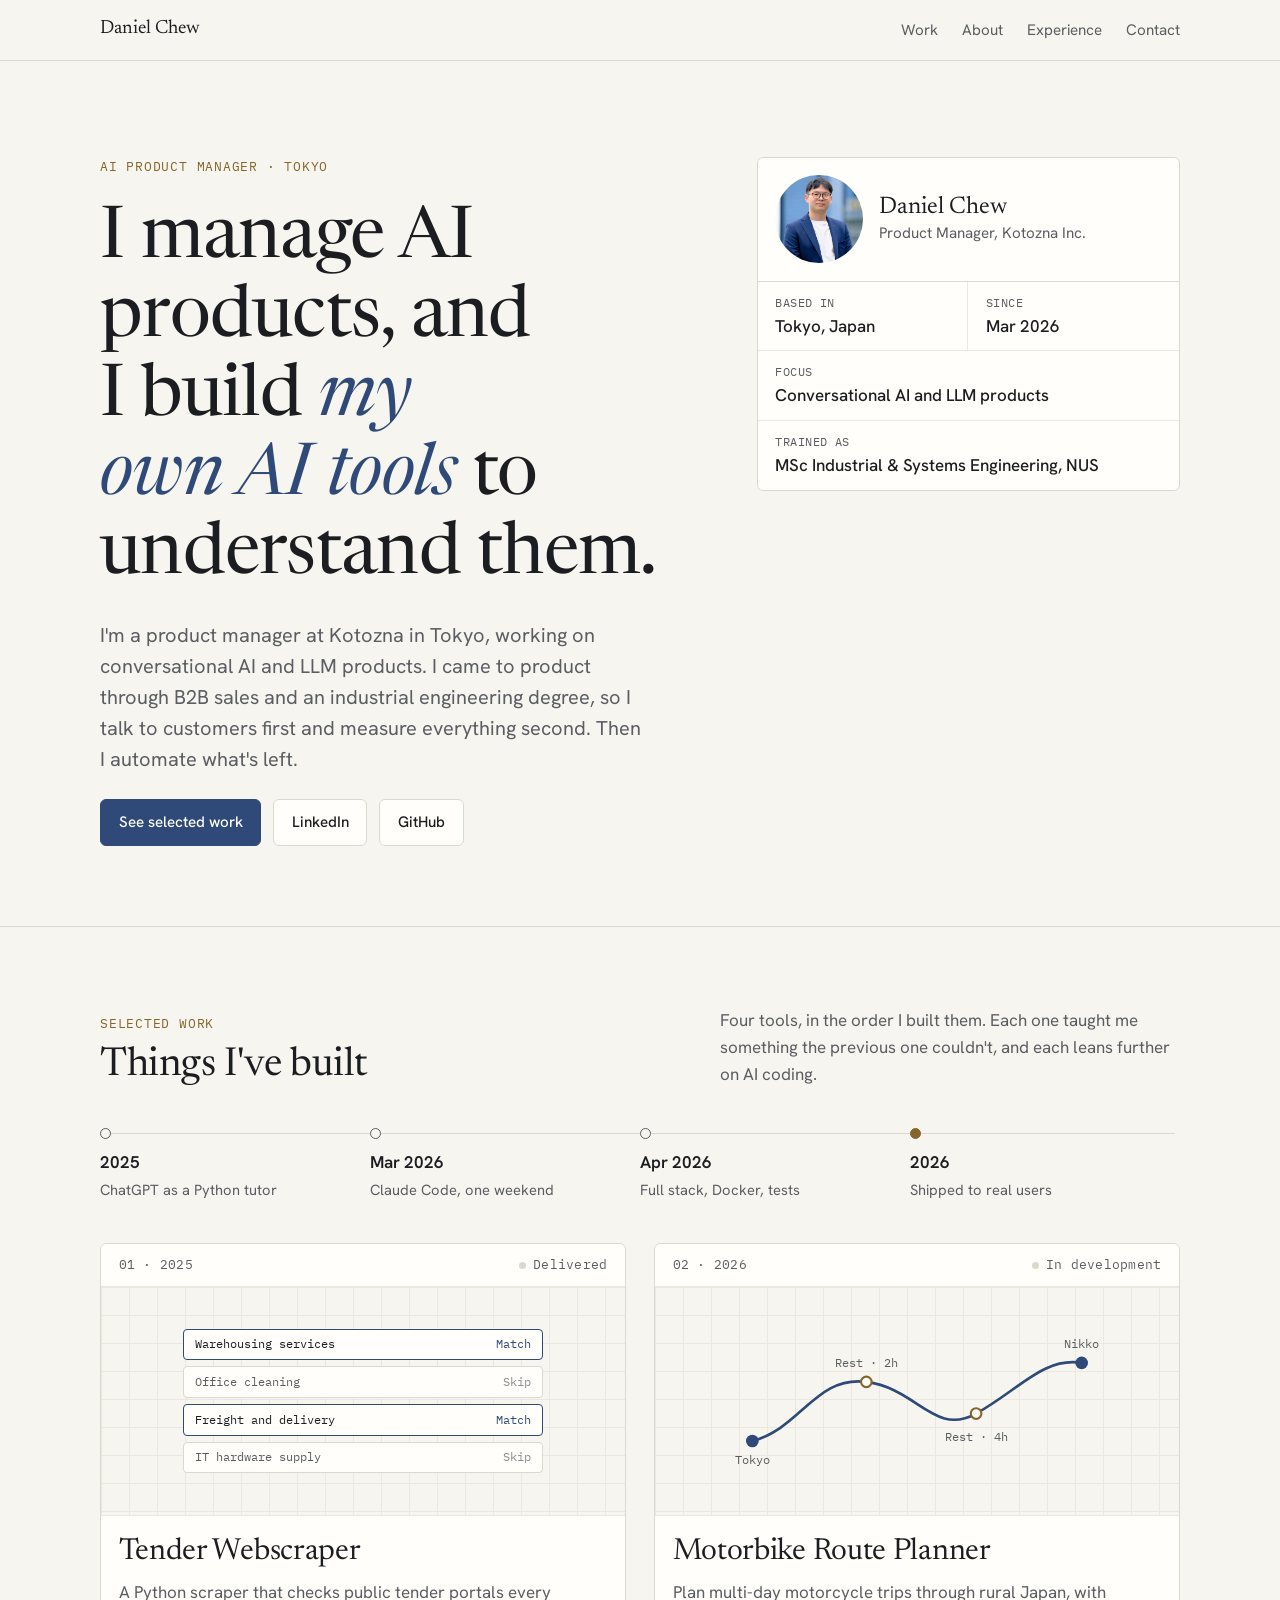
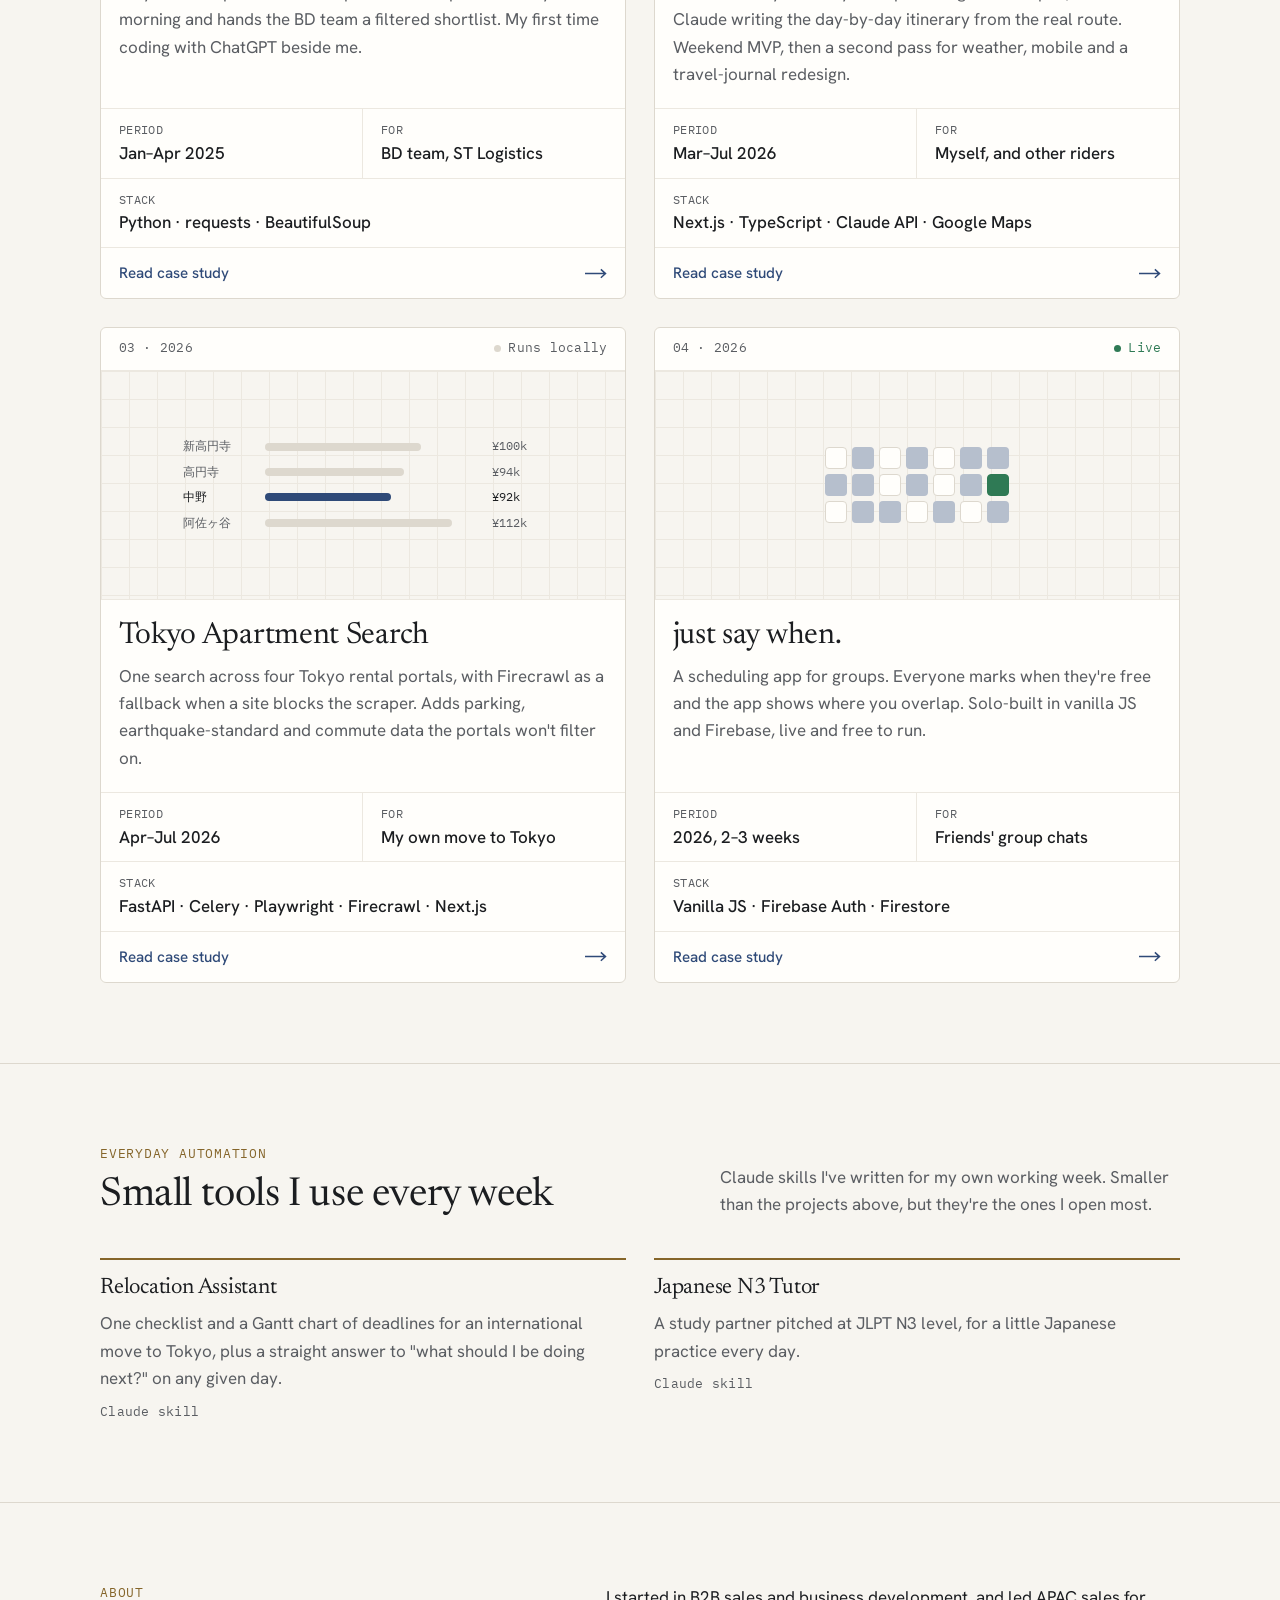
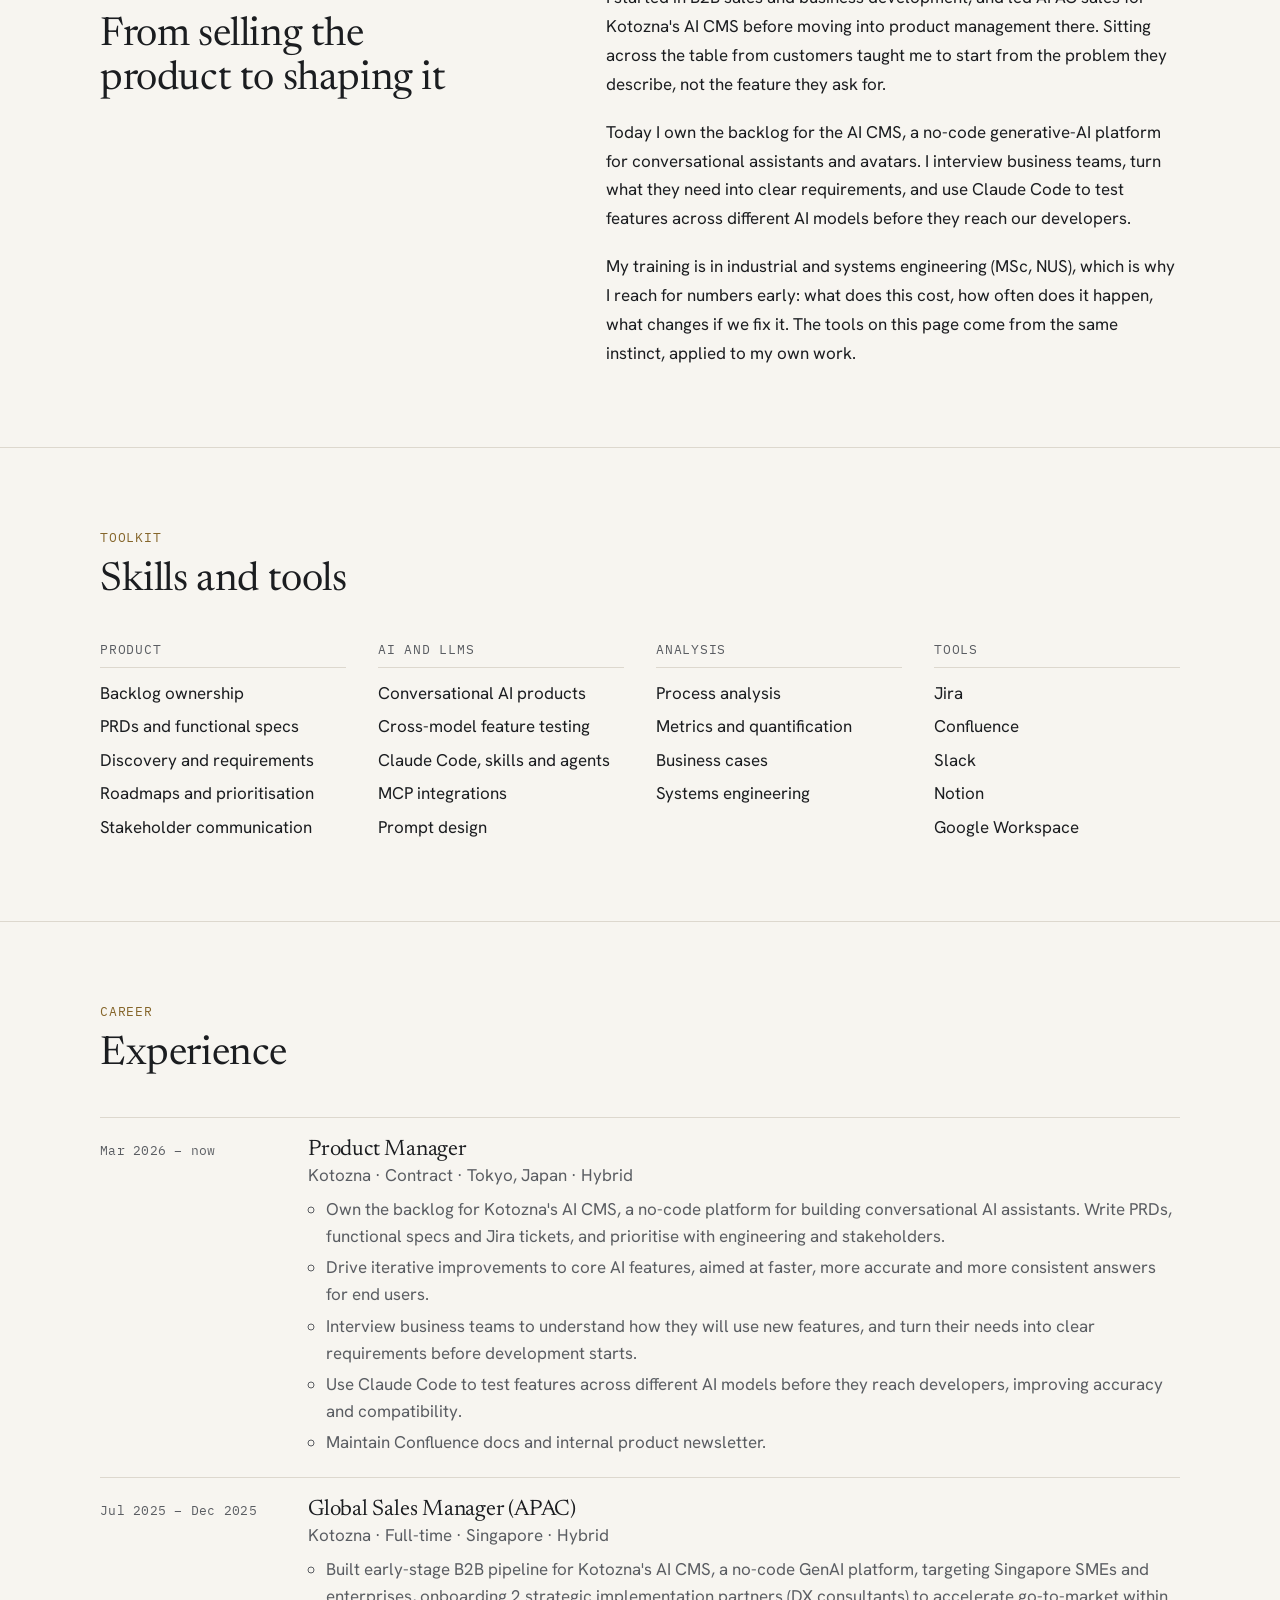
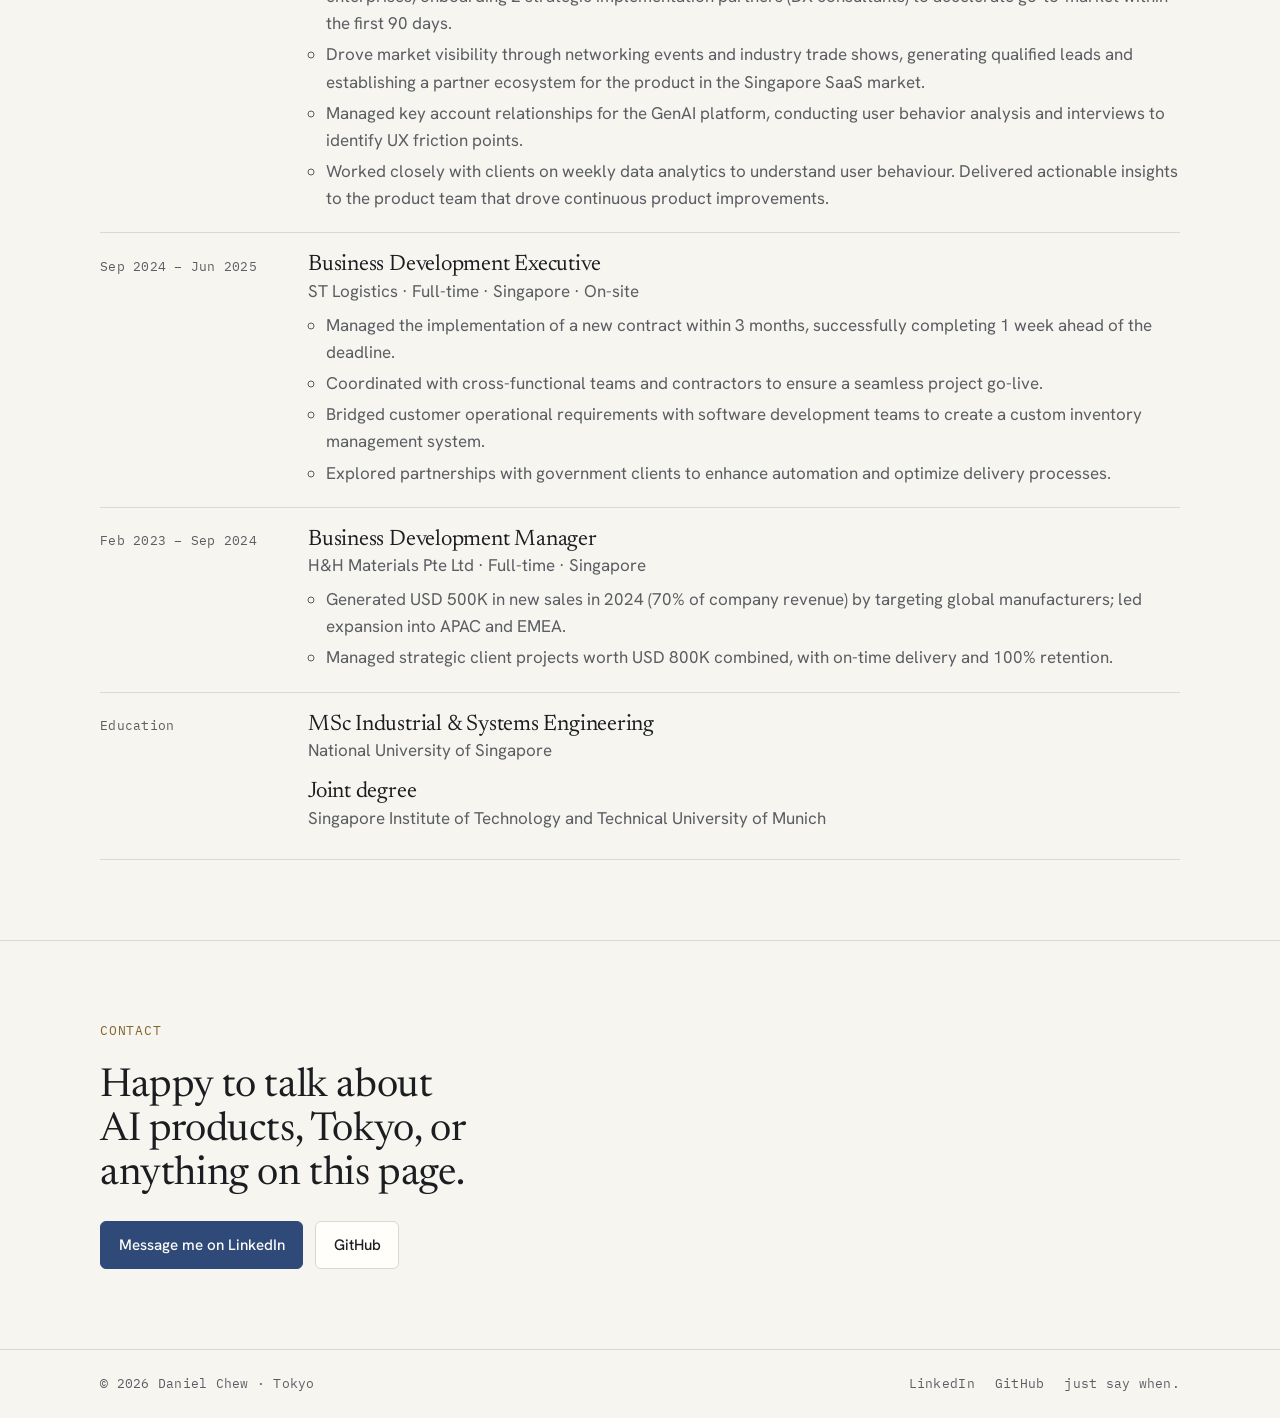
==== commit 0c16d467: "Small tools: drop the timesheet, tutor is now JLPT N3 Co-Authored-By: Claude Opus 5.5 <noreply@anthr" ====
--- a/index.html
+++ b/index.html
@@ -241,18 +241,13 @@
         </div>
         <ul class="tools">
           <li class="tool">
-            <h3>Daily Activity Timesheet</h3>
-            <p>Cross-references a day's Jira tickets and Slack messages and drafts the timesheet entries, for one date or a whole range. Reconstructing a working day from memory is slow and unreliable.</p>
-            <span class="mono">Claude skill · Jira · Slack</span>
-          </li>
-          <li class="tool">
             <h3>Relocation Assistant</h3>
             <p>One checklist and a Gantt chart of deadlines for an international move to Tokyo, plus a straight answer to "what should I be doing next?" on any given day.</p>
             <span class="mono">Claude skill</span>
           </li>
           <li class="tool">
-            <h3>Japanese N4 Tutor</h3>
-            <p>A study partner pitched at JLPT N4 level, for a little Japanese practice every day.</p>
+            <h3>Japanese N3 Tutor</h3>
+            <p>A study partner pitched at JLPT N3 level, for a little Japanese practice every day.</p>
             <span class="mono">Claude skill</span>
           </li>
         </ul>
--- a/css/style.css
+++ b/css/style.css
@@ -542,7 +542,7 @@
 /* ── Small tools ────────────────────────────── */
 .tools {
   display: grid;
-  grid-template-columns: repeat(3, minmax(0, 1fr));
+  grid-template-columns: repeat(2, minmax(0, 1fr));
   gap: clamp(1rem, 2.5vw, 1.75rem);
   margin: 0;
   padding: 0;
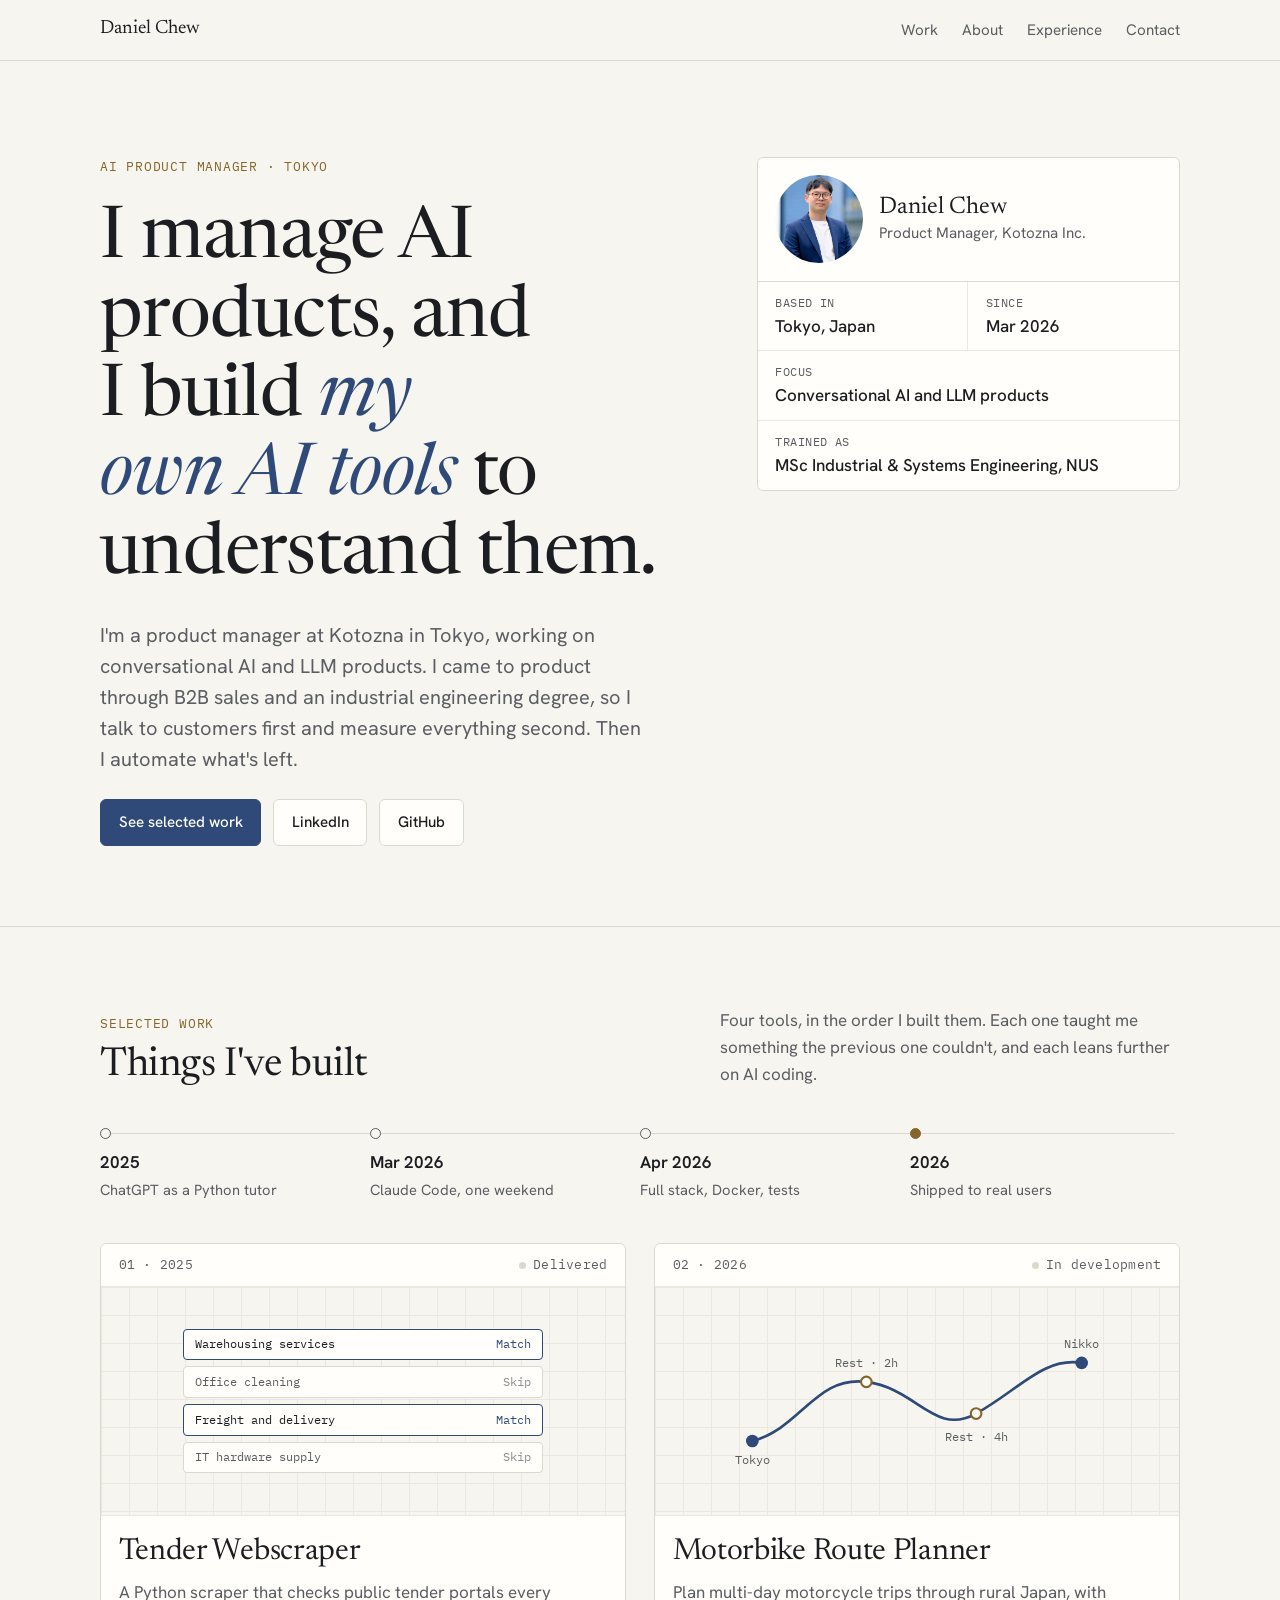
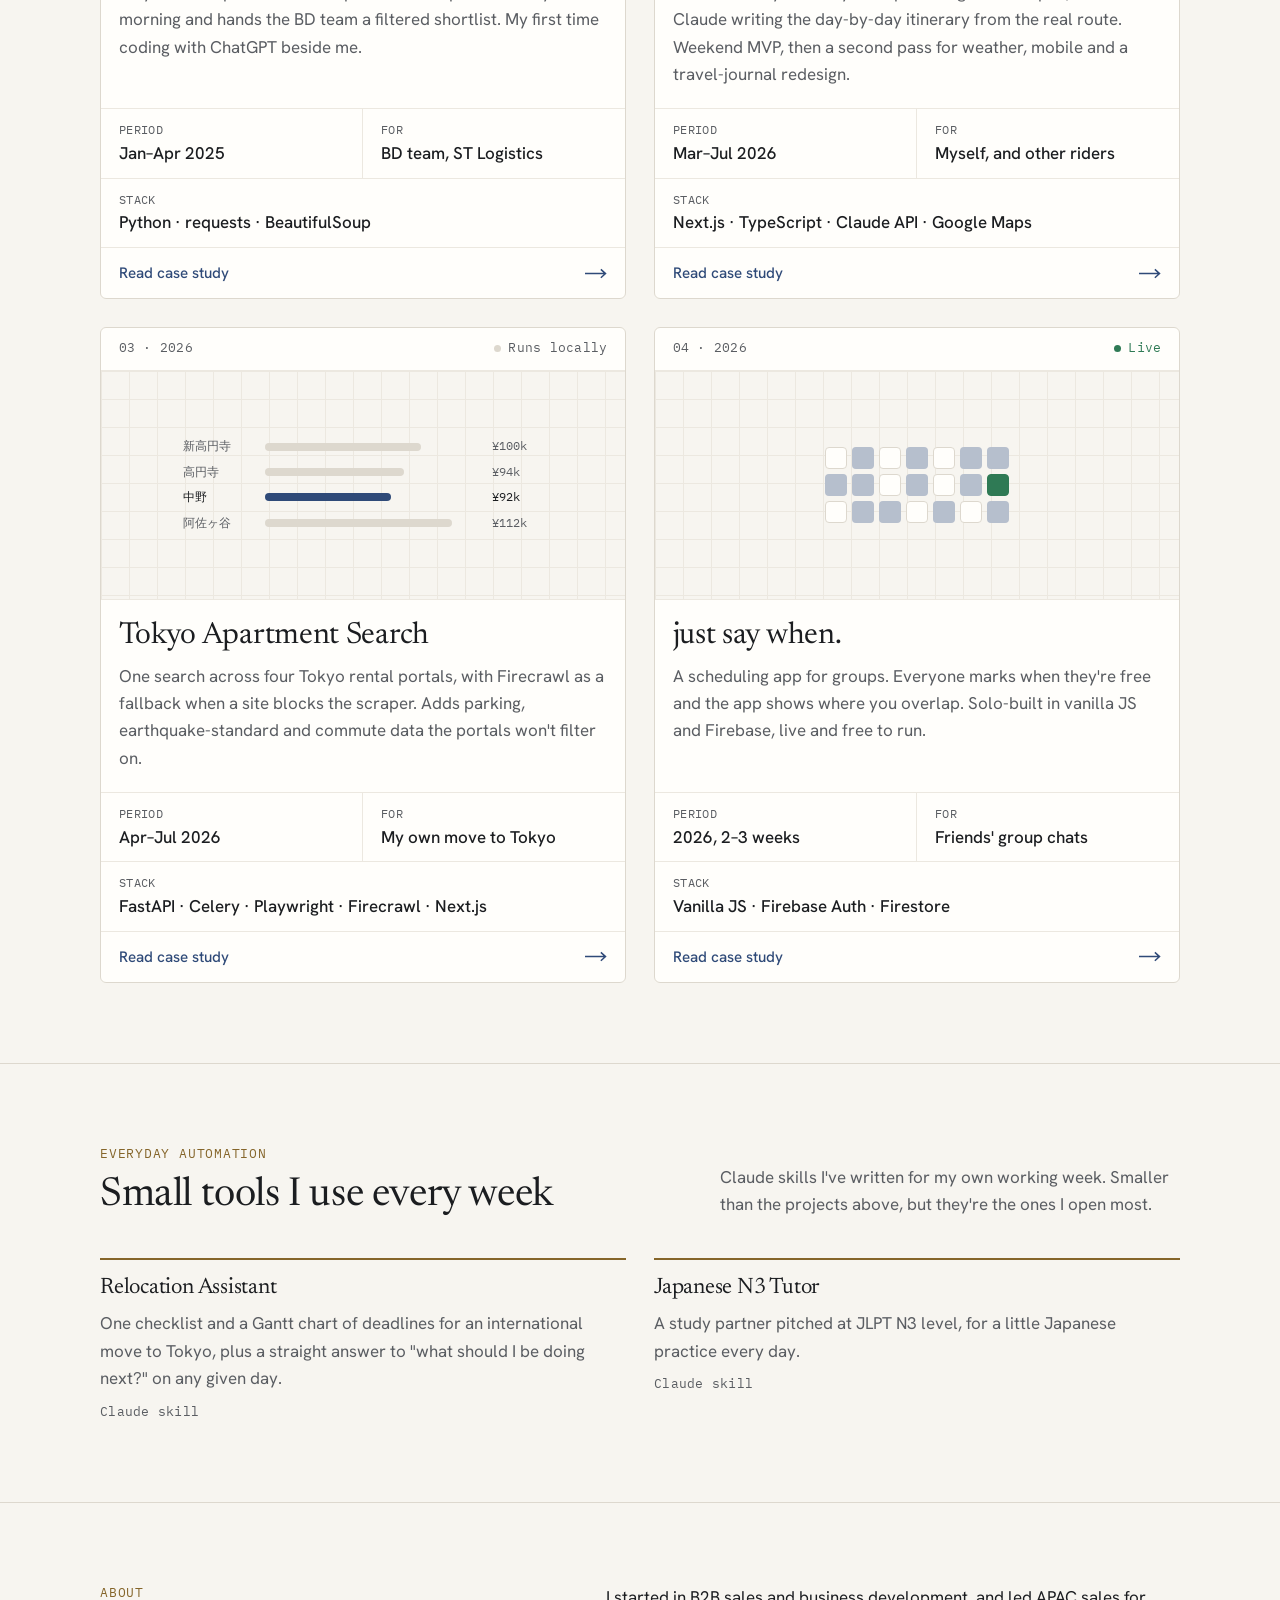
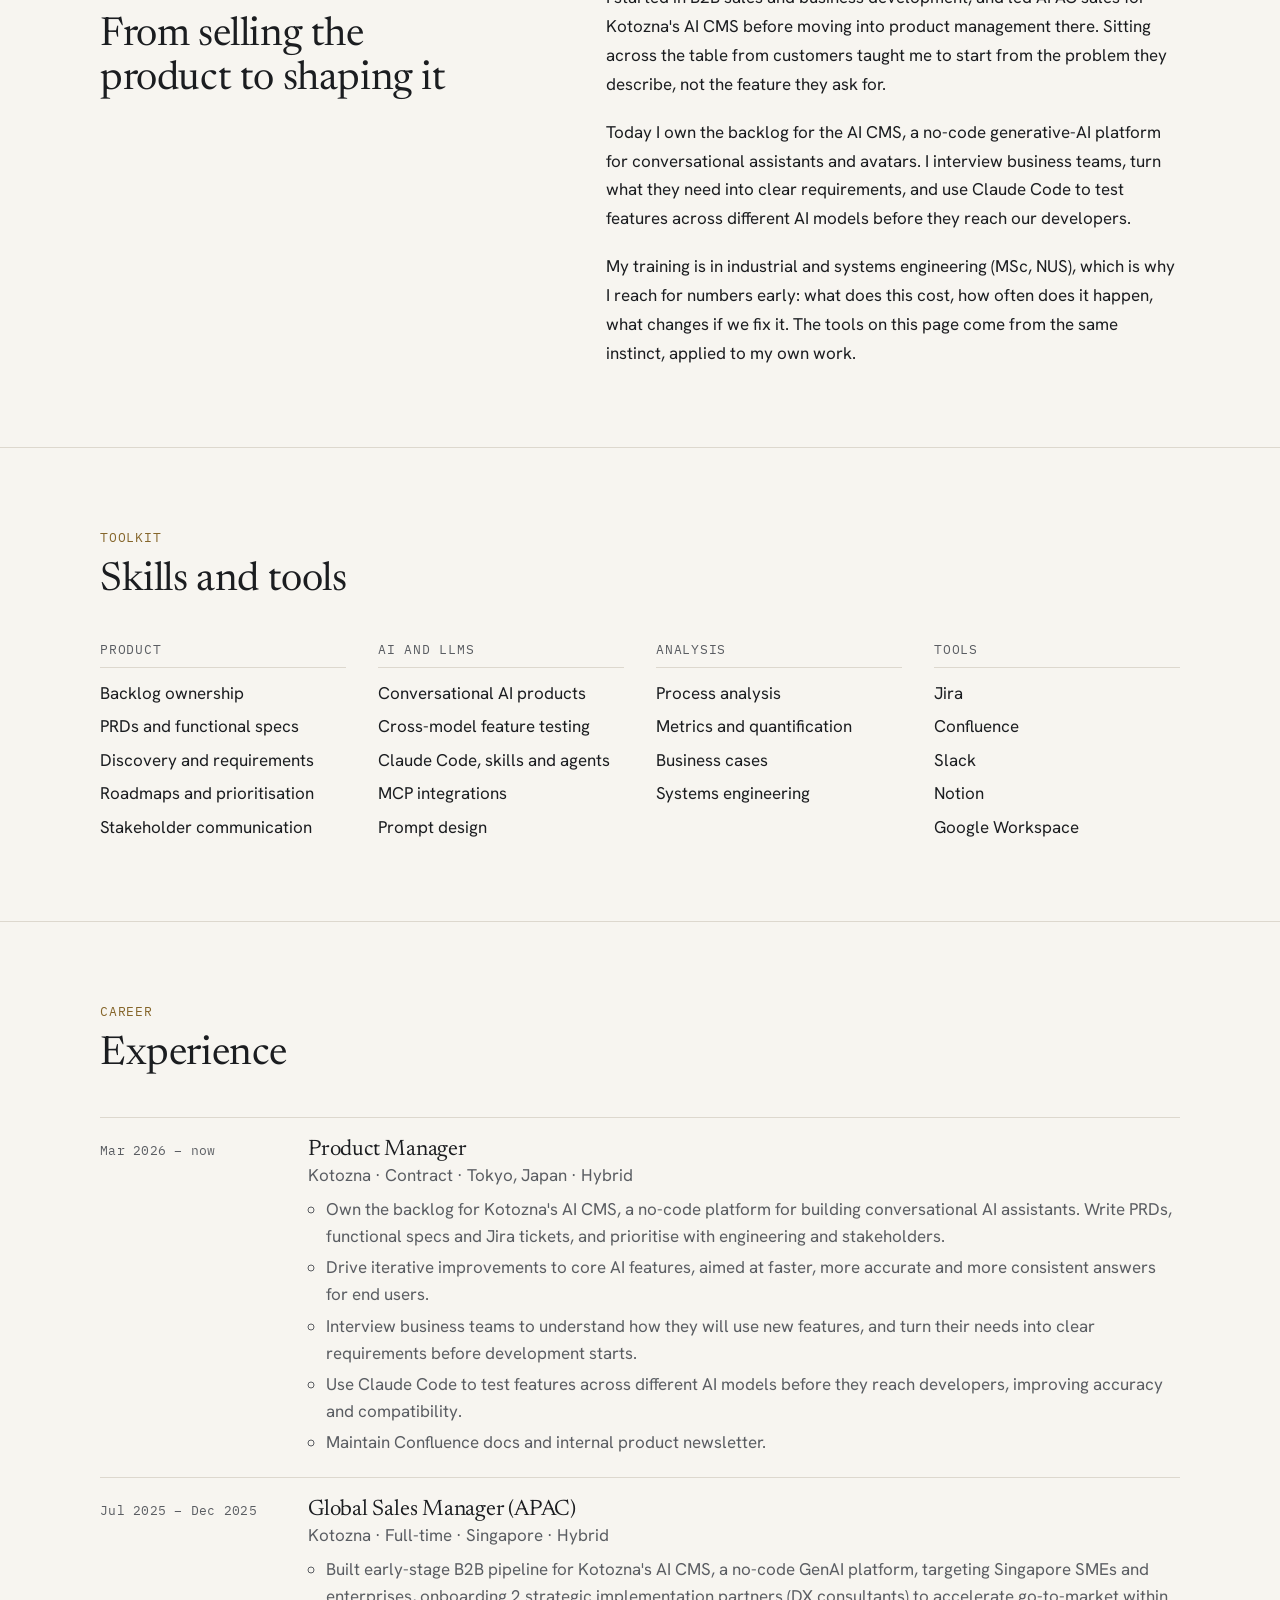
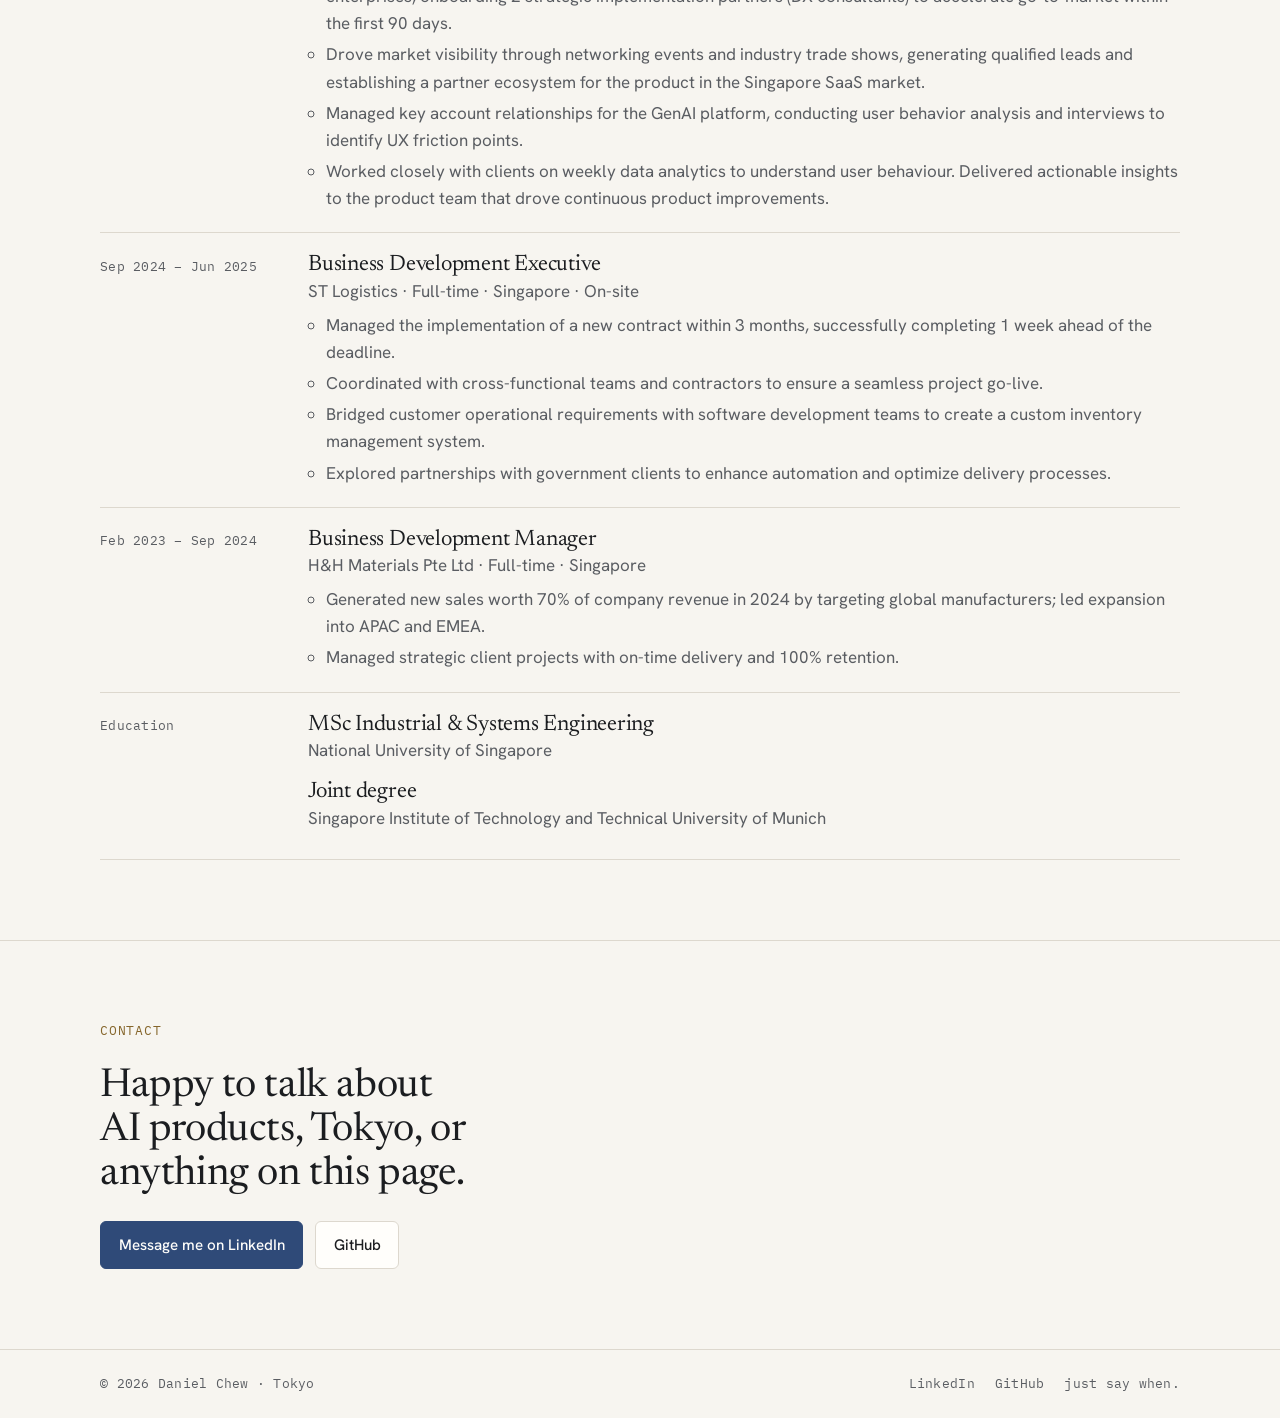
==== commit 183f71fd: "Experience: remove USD figures from the H&H entry Co-Authored-By: Claude Opus 5.5 <noreply@anthropic" ====
--- a/index.html
+++ b/index.html
@@ -392,8 +392,8 @@
               <h3>Business Development Manager</h3>
               <p class="where">H&amp;H Materials Pte Ltd · Full-time · Singapore</p>
               <ul>
-                <li>Generated USD 500K in new sales in 2024 (70% of company revenue) by targeting global manufacturers; led expansion into APAC and EMEA.</li>
-                <li>Managed strategic client projects worth USD 800K combined, with on-time delivery and 100% retention.</li>
+                <li>Generated new sales worth 70% of company revenue in 2024 by targeting global manufacturers; led expansion into APAC and EMEA.</li>
+                <li>Managed strategic client projects with on-time delivery and 100% retention.</li>
               </ul>
             </div>
           </li>
